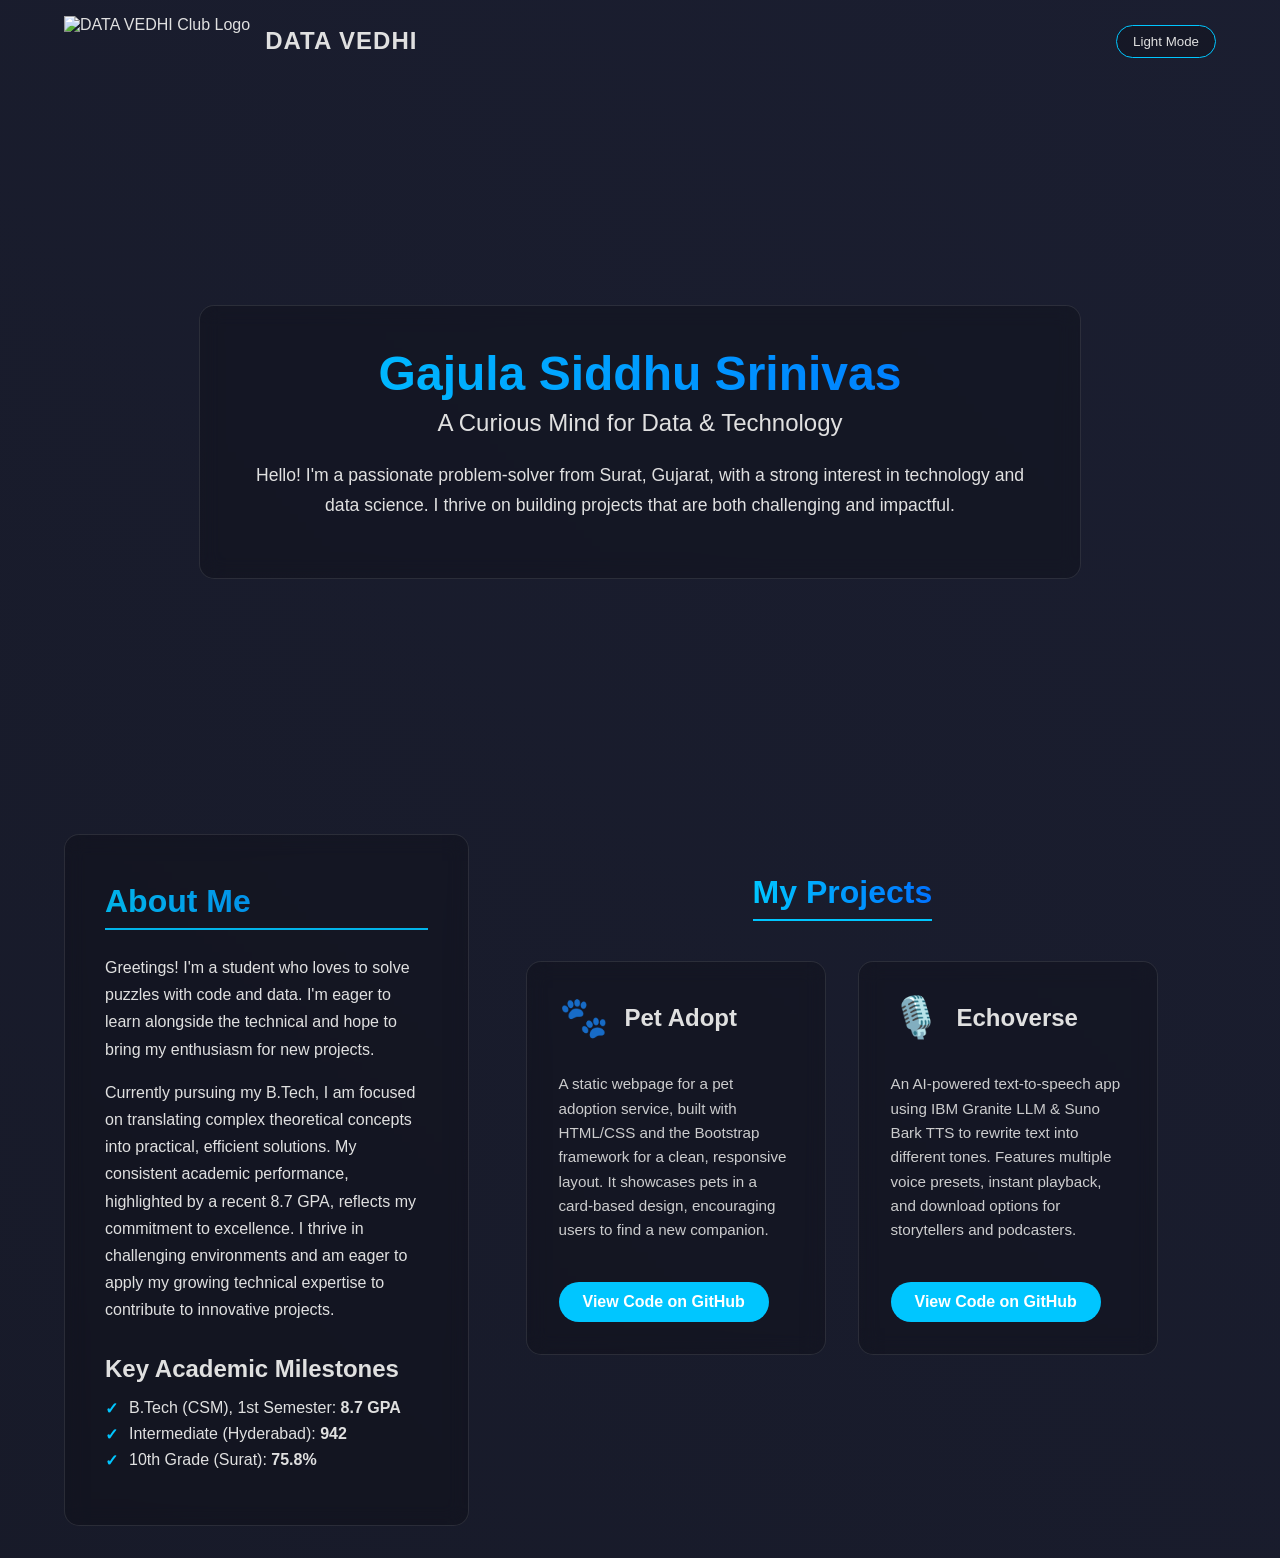
==== codex/index.html @ 25123a6f "Add files via upload" ====
<!DOCTYPE html>
<html lang="en">
<head>
    <meta charset="UTF-8">
    <meta name="viewport" content="width=device-width, initial-scale=1.0">
    <title>Gajula Siddhu Srinivas | Data Vedhi</title>
    <link rel="stylesheet" href="style.css">
</head>
<body>
    <nav>
      <div class="logo">
    <img src="C:\Users\super\Downloads\WhatsApp Image 2025-09-18 at 11.05.47 PM.jpeg" alt="DATA VEDHI Club Logo" class="club-logo">
    <span class="club-name">DATA VEDHI</span>
</div>
        <button id="theme-toggle">Toggle Mode</button>
    </nav>

    <main class="hero">
        <div class="hero-content">
            <h1 class="fade-in-1">Gajula Siddhu Srinivas</h1>
            <h2 class="fade-in-2">A Curious Mind for Data & Technology</h2>
            <p class="fade-in-3">
                Hello! I'm a passionate problem-solver from Surat, Gujarat, with a strong interest in technology and data science. I thrive on building projects that are both challenging and impactful. 
            </p>
        </div>
    </main>
     <section class="about-section">
    <div class="about-content fade-in-4">
        <h2>About Me</h2>
        <p class="fade-in-5">
           Greetings! I'm a student who loves to solve puzzles with code and data. I'm eager to learn alongside the technical and hope to bring my enthusiasm for new projects.
        </p>
        <p class="fade-in-6">
            Currently pursuing my B.Tech, I am focused on translating complex theoretical concepts into practical, efficient solutions. My consistent academic performance, highlighted by a recent 8.7 GPA, reflects my commitment to excellence. I thrive in challenging environments and am eager to apply my growing technical expertise to contribute to innovative projects.
        </p>
        
        <h3 class="fade-in-7">Key Academic Milestones</h3>
        <ul class="milestones fade-in-7">
            <li>B.Tech (CSM), 1st Semester: <strong>8.7 GPA</strong></li>
            <li>Intermediate (Hyderabad): <strong>942</strong></li>
            <li>10th Grade (Surat): <strong>75.8%</strong></li>
        </ul>
    </div>
    <section class="projects-section">
    <h2 class="fade-in-8">My Projects</h2>
    <div class="projects-grid">

        <div class="project-card fade-in-9">
            <div class="project-header">
                <span class="project-icon">🐾</span>
                <h3>Pet Adopt</h3>
            </div>
            <p>A static webpage for a pet adoption service, built with HTML/CSS and the Bootstrap framework for a clean, responsive layout. It showcases pets in a card-based design, encouraging users to find a new companion.</p>
            <div class="project-links">
                <a href="https://github.com/Siddhu-Srinivas/My-Project-.git" target="_blank">View Code on GitHub</a>
            </div>
        </div>

        <div class="project-card fade-in-10">
            <div class="project-header">
                <span class="project-icon">🎙️</span>
                <h3>Echoverse</h3>
            </div>
            <p>An AI-powered text-to-speech app using IBM Granite LLM & Suno Bark TTS to rewrite text into different tones. Features multiple voice presets, instant playback, and download options for storytellers and podcasters.</p>
            <div class="project-links">
                <a href="https://github.com/Siddhu-Srinivas/Echoverse.git" target="_blank">View Code on GitHub</a>
            </div>
        </div>

    </div>
</section>
</section>
    <script src="script.js"></script>
</body>
</html>
---- codex/style.css ----
/* --- CSS Variables for Theming --- */
:root {
    --bg-color-start: #12141d;
    --bg-color-end: #1f233a;
    --text-color: #e0e0e0;
    --primary-color: #00c6ff;
    --secondary-color: #0072ff;
    --card-bg: rgba(0, 0, 0, 0.2);
    --font-family: 'Poppins', sans-serif;
}

.light-mode {
    --bg-color-start: #f2f5f8;
    --bg-color-end: #d0d8e8;
    --text-color: #12141d;
    --primary-color: #0072ff;
    --secondary-color: #00c6ff;
    --card-bg: rgba(255, 255, 255, 0.5);
}

/* --- Base Styles & Animated Background --- */
body {
    margin: 0;
    font-family: var(--font-family);
    color: var(--text-color);
    background: linear-gradient(45deg, var(--bg-color-start), var(--bg-color-end));
    background-size: 400% 400%;
    animation: gradient-animation 15s ease infinite;
    transition: background 0.5s, color 0.5s;
    overflow-x: hidden;
}

@keyframes gradient-animation {
    0% { background-position: 0% 50%; }
    50% { background-position: 100% 50%; }
    100% { background-position: 0% 50%; }
}

/* --- Navbar --- */
nav {
    display: flex;
    justify-content: space-between;
    align-items: center;
    padding: 1rem 5%;
    box-shadow: #0072ff;
}

.logo {
    display: flex;       /* Aligns items in a row */
    align-items: center; /* Vertically centers them */
    gap: 15px;           /* Adds a nice space between the logo and text */
}
.club-name {
    font-size: 1.5rem;
    font-weight: 700;
    letter-spacing: 1px;
    color: var(--text-color); /* Ensures it changes with the theme */
}

.club-logo {
    height: 50px; /* Adjust height as needed for your logo */
    max-width: 100%; /* Ensures logo scales down on smaller screens */
    vertical-align: middle;
}

/* Adjust navbar padding if logo is very large */
nav {
    display: flex;
    justify-content: space-between;
    align-items: center;
    padding: 1rem 5%; /* You might need to adjust this, e.g., 0.5rem 5% if logo is tall */
}

#theme-toggle {
    background-color: var(--card-bg);
    color: var(--text-color);
    border: 1px solid var(--primary-color);
    padding: 0.5rem 1rem;
    border-radius: 20px;
    cursor: pointer;
    font-family: var(--font-family);
    transition: background-color 0.3s, transform 0.2s;
}

#theme-toggle:hover {
    background-color: var(--primary-color);
    color: #fff;
    transform: scale(1.05);
}

/* --- Hero Section --- */
.hero {
    display: flex;
    justify-content: center;
    align-items: center;
    min-height: 80vh;
    padding: 0 5%;
    text-align: center;
}

/* --- About Me Section Styles --- */
.about-section {
    padding: 2rem 5%;
    display: flex;
    justify-content: center;
}

.about-content {
    max-width: 800px;
    background: var(--card-bg);
    padding: 2.5rem;
    border-radius: 15px;
    backdrop-filter: blur(10px);
    border: 1px solid rgba(255, 255, 255, 0.1);
    text-align: left; /* Aligns text to the left for readability */
}

.about-content h2 {
    font-size: 2rem;
    font-weight: 600;
    margin-bottom: 1.5rem;
    background: linear-gradient(90deg, var(--primary-color), var(--secondary-color));
    background-clip: text;
    -webkit-background-clip: text;
    -webkit-text-fill-color: transparent;
    border-bottom: 2px solid var(--primary-color);
    padding-bottom: 0.5rem;
}

.about-content h3 {
    font-size: 1.5rem;
    font-weight: 600;
    margin-top: 2rem;
    margin-bottom: 1rem;
    color: var(--text-color);
}

.about-content p {
    font-size: 1rem;
    margin-bottom: 1rem;
}

/* --- Milestones List Styling --- */
.milestones {
    list-style: none;
    padding-left: 0;
}

.milestones li {
    padding-left: 1.5rem;
    position: relative;
    margin-bottom: 0.5rem;
    font-size: 1rem;
}

.milestones li::before {
    content: '✓'; /* Checkmark icon */
    position: absolute;
    left: 0;
    color: var(--primary-color);
    font-weight: bold;
}
/* --- Projects Section Styles --- */
.projects-section {
    padding: 2rem 5% 4rem 5%; /* Added more bottom padding */
    display: flex;
    flex-direction: column;
    align-items: center;
}

.projects-section h2 {
    font-size: 2rem;
    font-weight: 600;
    margin-bottom: 2.5rem;
    background: linear-gradient(90deg, var(--primary-color), var(--secondary-color));
    background-clip: text;
    -webkit-background-clip: text;
    -webkit-text-fill-color: transparent;
    border-bottom: 2px solid var(--primary-color);
    padding-bottom: 0.5rem;
    text-align: center;
}

.projects-grid {
    display: grid;
    grid-template-columns: repeat(auto-fit, minmax(300px, 1fr));
    gap: 2rem;
    width: 100%;
    max-width: 1200px;
}

.project-card {
    background: var(--card-bg);
    padding: 2rem;
    border-radius: 15px;
    backdrop-filter: blur(10px);
    border: 1px solid rgba(255, 255, 255, 0.1);
    display: flex;
    flex-direction: column;
    transition: transform 0.3s ease, box-shadow 0.3s ease;
}

.project-card:hover {
    transform: translateY(-10px);
    box-shadow: 0 10px 20px rgba(0, 0, 0, 0.2);
}

.project-header {
    display: flex;
    align-items: center;
    gap: 1rem;
    margin-bottom: 1rem;
}

.project-icon {
    font-size: 2.5rem;
}

.project-card h3 {
    font-size: 1.5rem;
    margin: 0;
    color: var(--text-color);
}

.project-card p {
    flex-grow: 1; /* Pushes the button to the bottom */
    line-height: 1.6;
    font-size: 0.95rem;
    opacity: 0.9;
}

.project-links {
    margin-top: 1.5rem;
}

.project-links a {
    display: inline-block;
    background: var(--primary-color);
    color: #fff;
    padding: 0.7rem 1.5rem;
    border-radius: 25px;
    text-decoration: none;
    font-weight: 600;
    transition: background 0.3s, transform 0.2s;
}

.project-links a:hover {
    background: var(--secondary-color);
    transform: scale(1.05);
}


/* --- Add new Fade-in Animation Classes --- */
.fade-in-8, .fade-in-9, .fade-in-10 {
    opacity: 0;
    animation: fadeIn 0.8s forwards;
}
.fade-in-8 { animation-delay: 0.2s; }
.fade-in-9 { animation-delay: 0.4s; }
.fade-in-10 { animation-delay: 0.6s; }

/* --- Add new Fade-in Animation Classes --- */
.fade-in-4, .fade-in-5, .fade-in-6, .fade-in-7 {
    opacity: 0;
    animation: fadeIn 0.8s forwards;
}
.fade-in-4 { animation-delay: 0.2s; } /* Adjust delay as you like */
.fade-in-5 { animation-delay: 0.4s; }
.fade-in-6 { animation-delay: 0.6s; }
.fade-in-7 { animation-delay: 0.8s; }

/* Adjust padding on mobile */
@media (max-width: 768px) {
    .about-content {
        padding: 2rem;
    }
    .about-content h2 {
        font-size: 1.8rem;
    }
}

.hero-content {
    max-width: 800px;
    background: var(--card-bg);
    padding: 2.5rem;
    border-radius: 15px;
    backdrop-filter: blur(10px);
    border: 1px solid rgba(255, 255, 255, 0.1);
}

h1 {
    font-size: 3rem;
    font-weight: 700;
    margin: 0;
    background: linear-gradient(90deg, var(--primary-color), var(--secondary-color));
    background-clip: text;
    -webkit-background-clip: text;
    color: transparent;
    -webkit-text-fill-color: transparent;
}

h2 {
    font-size: 1.5rem;
    font-weight: 400;
    margin: 0.5rem 0 1.5rem 0;
    color: var(--text-color);
    opacity: 0.9;
}

p {
    font-size: 1.1rem;
    font-weight: 300;
    line-height: 1.7;
}

/* --- Fade-in Animations --- */
.fade-in-1, .fade-in-2, .fade-in-3 {
    opacity: 0;
    animation: fadeIn 0.8s forwards;
}
.fade-in-1 { animation-delay: 0.2s; }
.fade-in-2 { animation-delay: 0.5s; }
.fade-in-3 { animation-delay: 0.8s; }

@keyframes fadeIn {
    from {
        opacity: 0;
        transform: translateY(20px);
    }
    to {
        opacity: 1;
        transform: translateY(0);
    }
}

/* --- Responsive Design for Mobile --- */
@media (max-width: 768px) {
    h1 {
        font-size: 2.2rem;
    }
    h2 {
        font-size: 1.2rem;
    }
    p {
        font-size: 1rem;
    }
    .hero-content {
        padding: 2rem;
    }
}
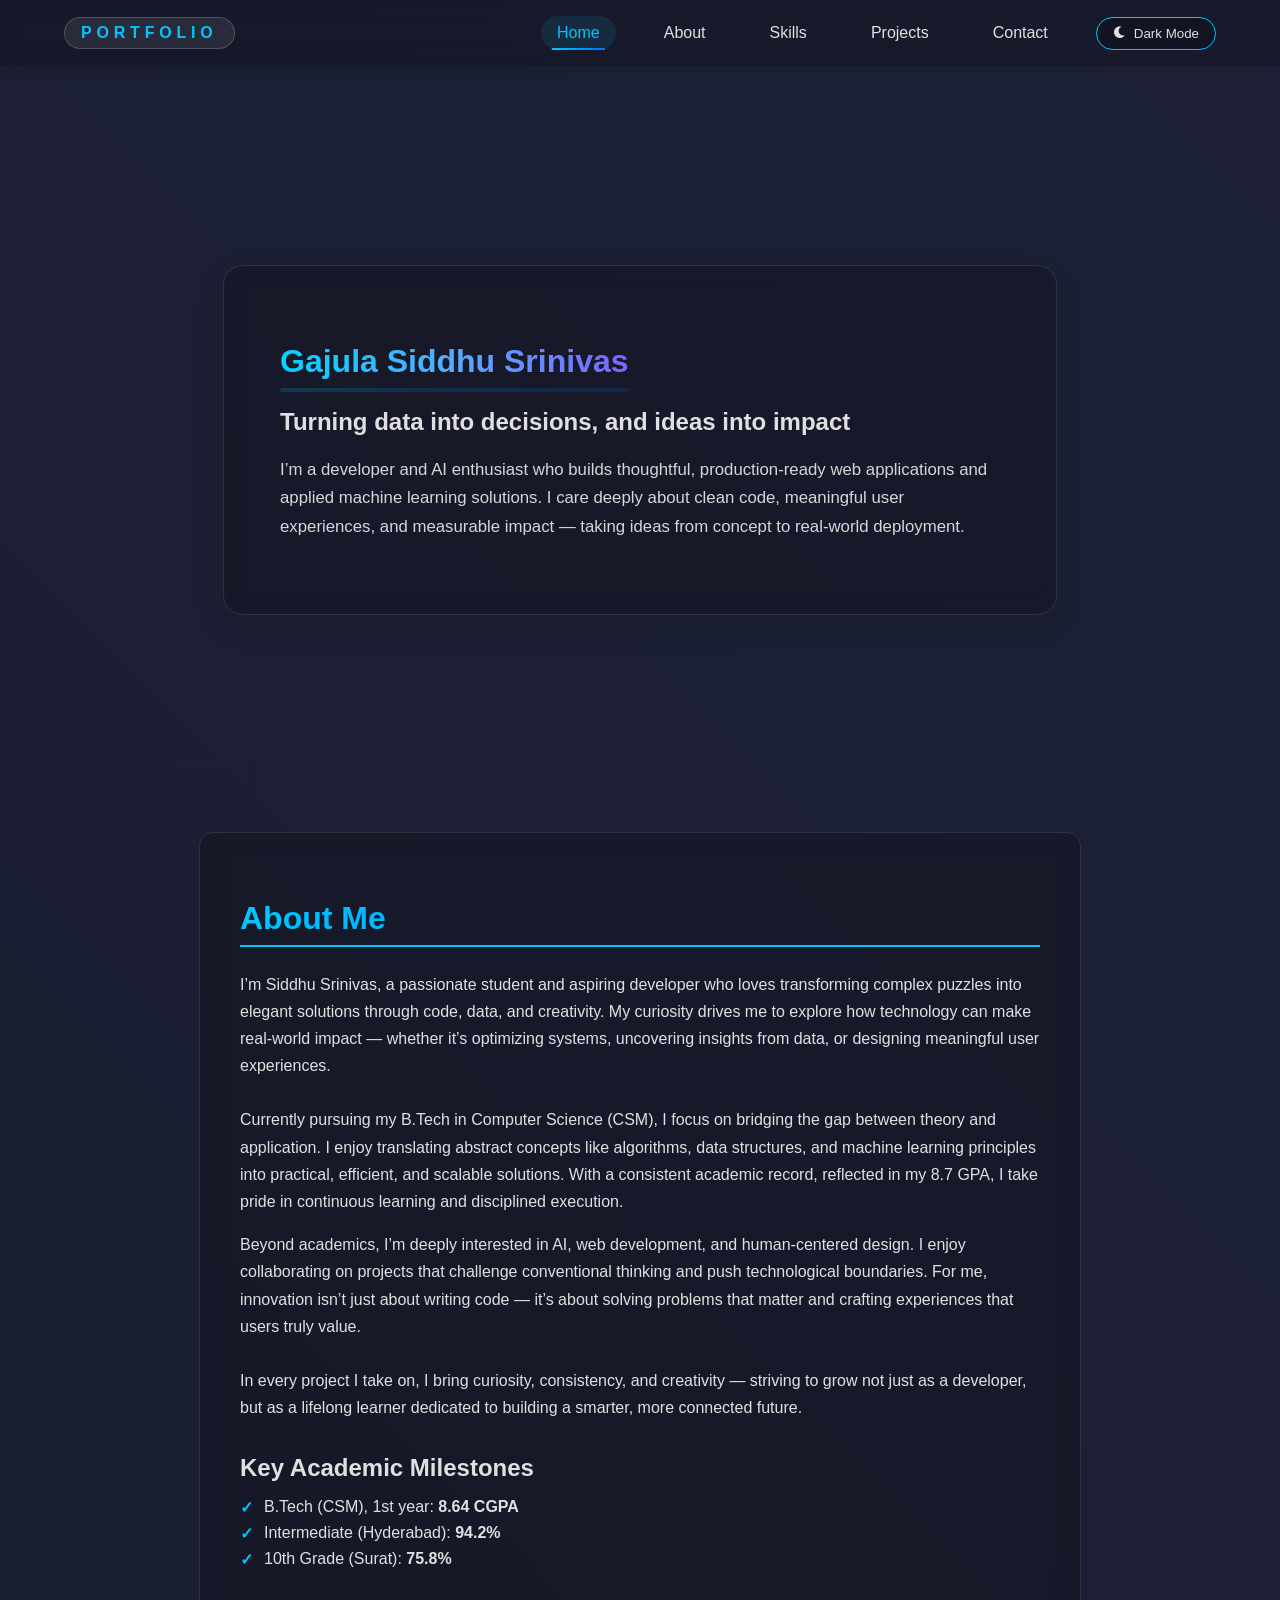
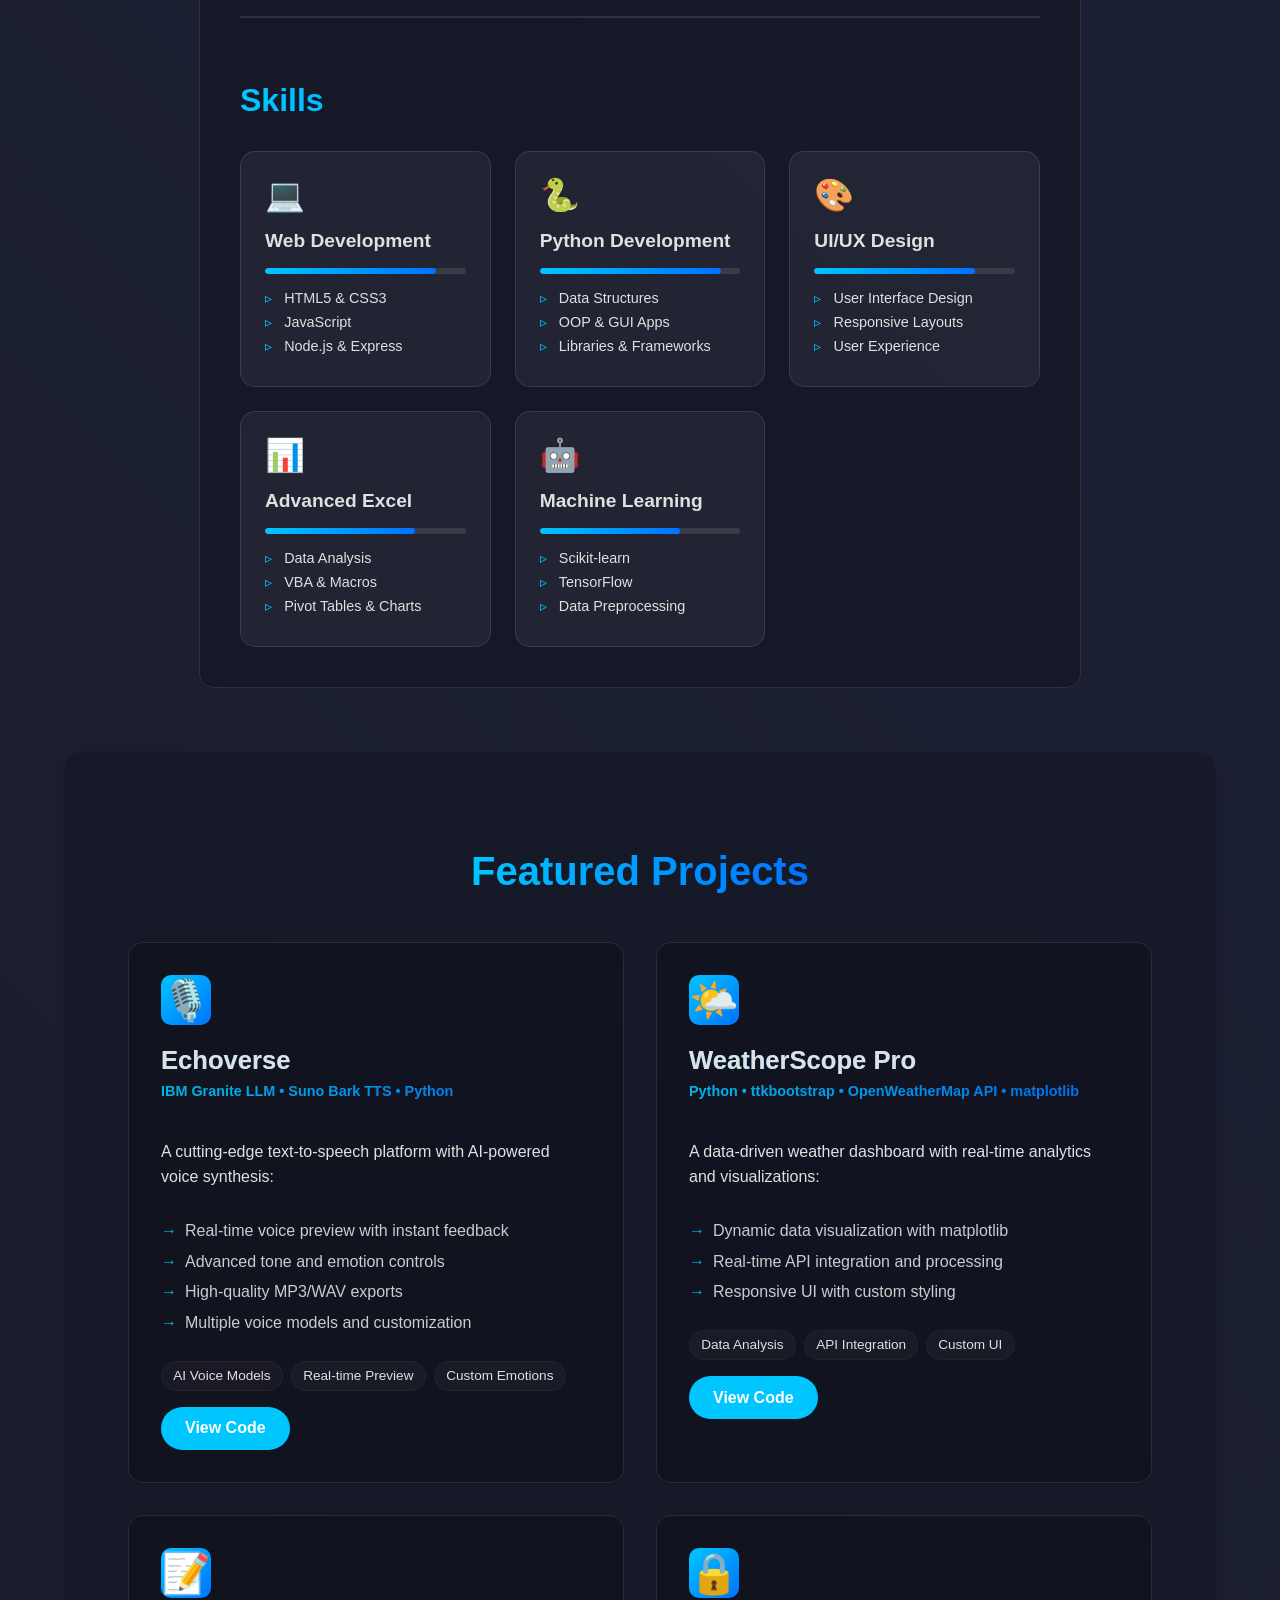
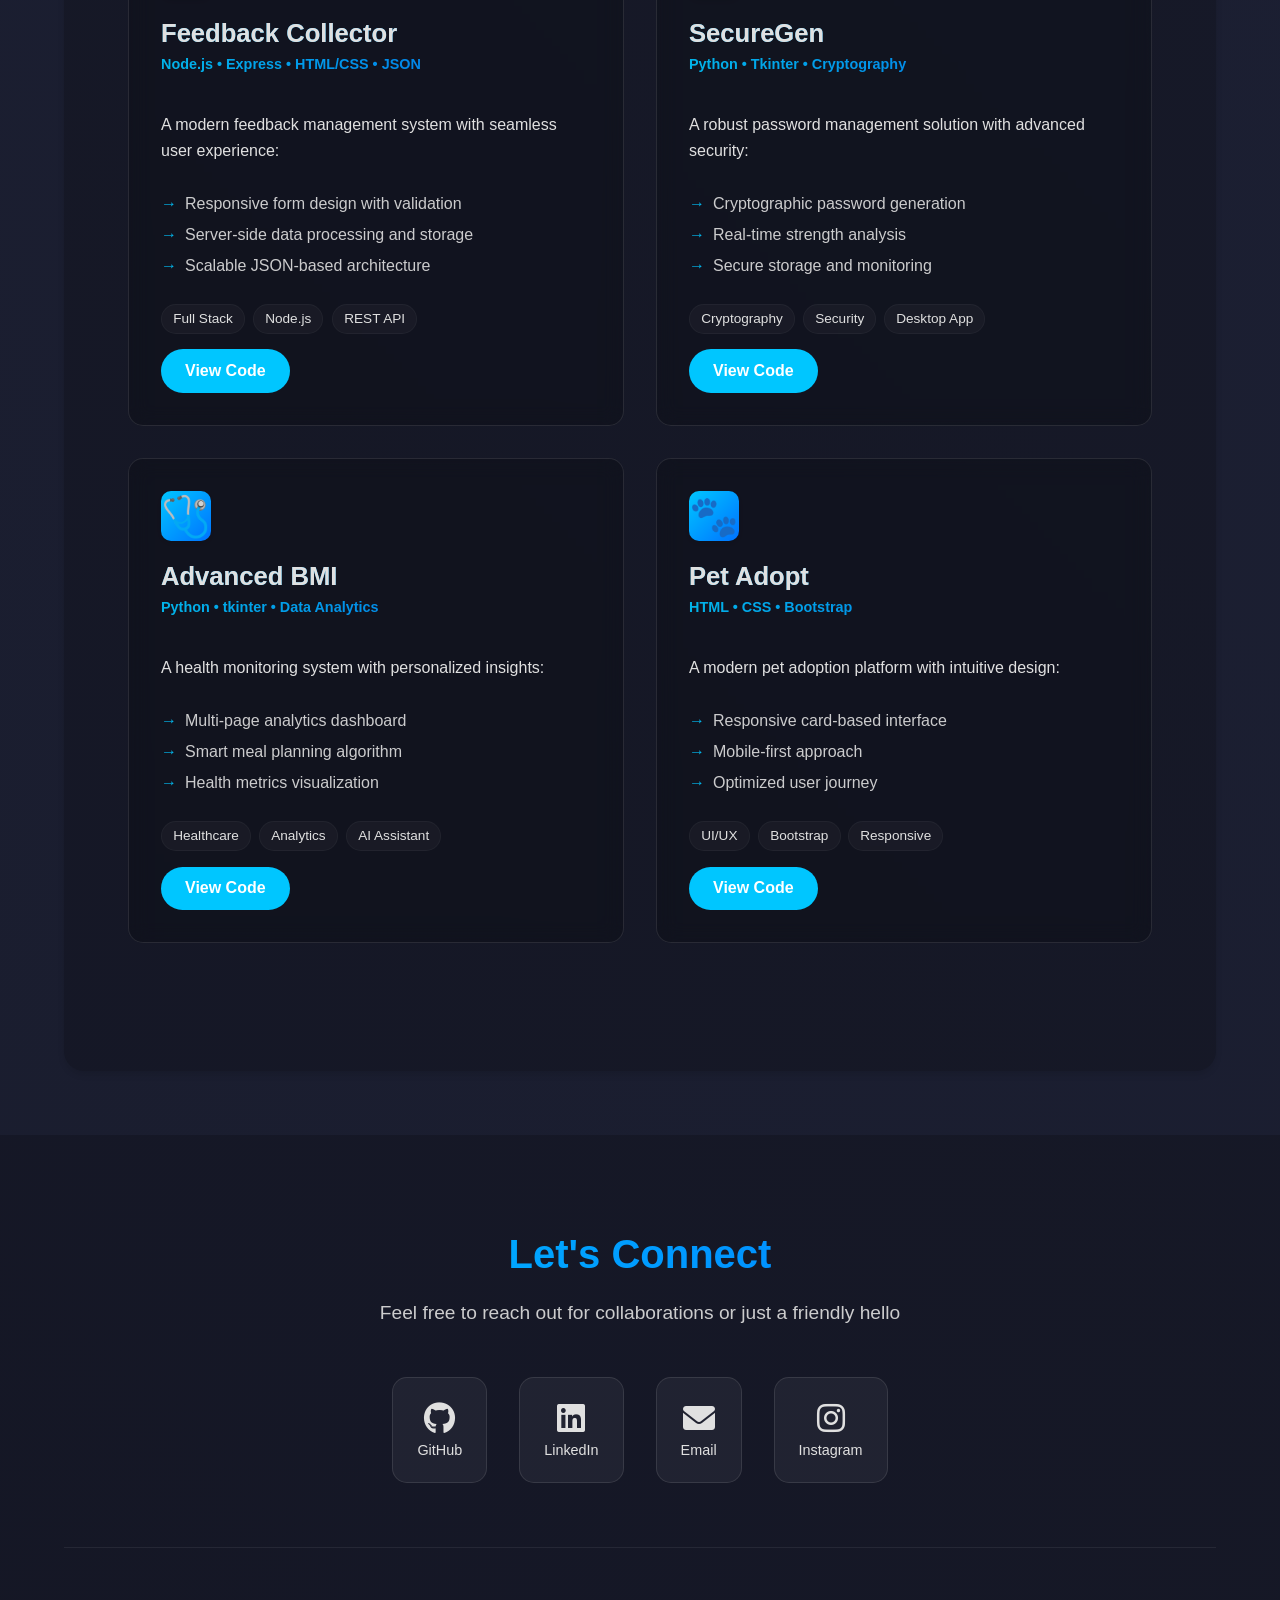
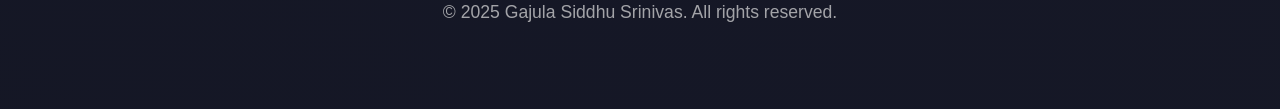
==== commit 7802d1a6: "Modify and improve a ui/ux and add additional feature" ====
--- a/codex/index.html
+++ b/codex/index.html
@@ -8,68 +8,361 @@
 </head>
 <body>
     <nav>
-      <div class="logo">
-    <img src="C:\Users\super\Downloads\WhatsApp Image 2025-09-18 at 11.05.47 PM.jpeg" alt="DATA VEDHI Club Logo" class="club-logo">
-    <span class="club-name">DATA VEDHI</span>
-</div>
-        <button id="theme-toggle">Toggle Mode</button>
+        <div class="logo">
+            
+            <span class="club-name">PORTFOLIO</span>
+        </div>
+        <div class="nav-links">
+            <a href="#" class="nav-item active">Home</a>
+            <a href="#about" class="nav-item">About</a>
+            <a href="#skills" class="nav-item">Skills</a>
+            <a href="#projects" class="nav-item">Projects</a>
+            <a href="#contact" class="nav-item">Contact</a>
+            <button id="theme-toggle">
+                <i class="fas fa-moon"></i>
+                <span class="toggle-text">Dark Mode</span>
+            </button>
+        </div>
+        <div class="menu-toggle">
+            <i class="fas fa-bars"></i>
+        </div>
     </nav>
 
     <main class="hero">
         <div class="hero-content">
-            <h1 class="fade-in-1">Gajula Siddhu Srinivas</h1>
-            <h2 class="fade-in-2">A Curious Mind for Data & Technology</h2>
-            <p class="fade-in-3">
-                Hello! I'm a passionate problem-solver from Surat, Gujarat, with a strong interest in technology and data science. I thrive on building projects that are both challenging and impactful. 
+            <h1 class="fade-in-1"><span class="name-highlight">Gajula Siddhu Srinivas</span></h1>
+            <h2 class="fade-in-2">Turning data into decisions, and ideas into impact</h2>
+            <p class="fade-in-3 hero-bio">
+               I’m a developer and AI enthusiast who builds thoughtful, production-ready web applications and applied machine learning solutions. I care deeply about clean code, meaningful user experiences, and measurable impact — taking ideas from concept to real-world deployment.
             </p>
         </div>
     </main>
-     <section class="about-section">
+    <section id="about" class="about-section">
     <div class="about-content fade-in-4">
         <h2>About Me</h2>
         <p class="fade-in-5">
-           Greetings! I'm a student who loves to solve puzzles with code and data. I'm eager to learn alongside the technical and hope to bring my enthusiasm for new projects.
+           I’m Siddhu Srinivas, a passionate student and aspiring developer who loves transforming complex puzzles into elegant solutions through code, data, and creativity. My curiosity drives me to explore how technology can make real-world impact — whether it’s optimizing systems, uncovering insights from data, or designing meaningful user experiences.<br><br>Currently pursuing my B.Tech in Computer Science (CSM), I focus on bridging the gap between theory and application. I enjoy translating abstract concepts like algorithms, data structures, and machine learning principles into practical, efficient, and scalable solutions. With a consistent academic record, reflected in my 8.7 GPA, I take pride in continuous learning and disciplined execution.<br>
         </p>
         <p class="fade-in-6">
-            Currently pursuing my B.Tech, I am focused on translating complex theoretical concepts into practical, efficient solutions. My consistent academic performance, highlighted by a recent 8.7 GPA, reflects my commitment to excellence. I thrive in challenging environments and am eager to apply my growing technical expertise to contribute to innovative projects.
+            Beyond academics, I’m deeply interested in AI, web development, and human-centered design. I enjoy collaborating on projects that challenge conventional thinking and push technological boundaries. For me, innovation isn’t just about writing code — it’s about solving problems that matter and crafting experiences that users truly value.<br><br>In every project I take on, I bring curiosity, consistency, and creativity — striving to grow not just as a developer, but as a lifelong learner dedicated to building a smarter, more connected future.<br>
         </p>
-        
         <h3 class="fade-in-7">Key Academic Milestones</h3>
         <ul class="milestones fade-in-7">
-            <li>B.Tech (CSM), 1st Semester: <strong>8.7 GPA</strong></li>
-            <li>Intermediate (Hyderabad): <strong>942</strong></li>
+            <li>B.Tech (CSM), 1st year: <strong>8.64 CGPA</strong></li>
+            <li>Intermediate (Hyderabad): <strong>94.2%</strong></li>
             <li>10th Grade (Surat): <strong>75.8%</strong></li>
         </ul>
-    </div>
-    <section class="projects-section">
-    <h2 class="fade-in-8">My Projects</h2>
-    <div class="projects-grid">
-
-        <div class="project-card fade-in-9">
-            <div class="project-header">
-                <span class="project-icon">🐾</span>
-                <h3>Pet Adopt</h3>
-            </div>
-            <p>A static webpage for a pet adoption service, built with HTML/CSS and the Bootstrap framework for a clean, responsive layout. It showcases pets in a card-based design, encouraging users to find a new companion.</p>
-            <div class="project-links">
-                <a href="https://github.com/Siddhu-Srinivas/My-Project-.git" target="_blank">View Code on GitHub</a>
-            </div>
-        </div>
-
-        <div class="project-card fade-in-10">
-            <div class="project-header">
-                <span class="project-icon">🎙️</span>
-                <h3>Echoverse</h3>
-            </div>
-            <p>An AI-powered text-to-speech app using IBM Granite LLM & Suno Bark TTS to rewrite text into different tones. Features multiple voice presets, instant playback, and download options for storytellers and podcasters.</p>
-            <div class="project-links">
-                <a href="https://github.com/Siddhu-Srinivas/Echoverse.git" target="_blank">View Code on GitHub</a>
-            </div>
-        </div>
-
+
+        <div id="skills" class="skills-section fade-in-8">
+            <h3>Skills</h3>
+            <div class="skills-grid">
+                <div class="skill-card" data-skill="web">
+                    <div class="skill-icon">💻</div>
+                    <h4>Web Development</h4>
+                    <div class="skill-bar">
+                        <div class="skill-level" style="width: 85%;"></div>
+                    </div>
+                    <ul class="skill-details">
+                        <li>HTML5 & CSS3</li>
+                        <li>JavaScript</li>
+                        <li>Node.js & Express</li>
+                    </ul>
+                </div>
+
+                <div class="skill-card" data-skill="python">
+                    <div class="skill-icon">🐍</div>
+                    <h4>Python Development</h4>
+                    <div class="skill-bar">
+                        <div class="skill-level" style="width: 90%;"></div>
+                    </div>
+                    <ul class="skill-details">
+                        <li>Data Structures</li>
+                        <li>OOP & GUI Apps</li>
+                        <li>Libraries & Frameworks</li>
+                    </ul>
+                </div>
+
+                <div class="skill-card" data-skill="ui">
+                    <div class="skill-icon">🎨</div>
+                    <h4>UI/UX Design</h4>
+                    <div class="skill-bar">
+                        <div class="skill-level" style="width: 80%;"></div>
+                    </div>
+                    <ul class="skill-details">
+                        <li>User Interface Design</li>
+                        <li>Responsive Layouts</li>
+                        <li>User Experience</li>
+                    </ul>
+                </div>
+
+                <div class="skill-card" data-skill="excel">
+                    <div class="skill-icon">📊</div>
+                    <h4>Advanced Excel</h4>
+                    <div class="skill-bar">
+                        <div class="skill-level" style="width: 75%;"></div>
+                    </div>
+                    <ul class="skill-details">
+                        <li>Data Analysis</li>
+                        <li>VBA & Macros</li>
+                        <li>Pivot Tables & Charts</li>
+                    </ul>
+                </div>
+
+                <div class="skill-card" data-skill="ml">
+                    <div class="skill-icon">🤖</div>
+                    <h4>Machine Learning</h4>
+                    <div class="skill-bar">
+                        <div class="skill-level" style="width: 70%;"></div>
+                    </div>
+                    <ul class="skill-details">
+                        <li>Scikit-learn</li>
+                        <li>TensorFlow</li>
+                        <li>Data Preprocessing</li>
+                    </ul>
+                </div>
+            </div>
+        </div>
     </div>
 </section>
-</section>
-    <script src="script.js"></script>
+    <section id="projects" class="projects-section">
+    <h2 class="fade-in-8">Featured Projects</h2>
+    
+    <div class="projects-grid">
+            <!-- AI & Machine Learning -->
+            <div class="project-card fade-in-9 hover-lift">
+    <div class="project-header animate-gradient">
+        <span class="project-icon pulse">🎙️</span>
+        <h3>Echoverse</h3>
+        <span class="tech-stack">IBM Granite LLM • Suno Bark TTS • Python</span>
+    </div>
+    <p>A cutting-edge text-to-speech platform with AI-powered voice synthesis:</p>
+    <ul class="project-features slide-in">
+        <li>Real-time voice preview with instant feedback</li>
+        <li>Advanced tone and emotion controls</li>
+        <li>High-quality MP3/WAV exports</li>
+        <li>Multiple voice models and customization</li>
+    </ul>
+    <div class="project-meta">
+        <div class="project-chips">
+            <span class="project-chip">AI Voice Models</span>
+            <span class="project-chip">Real-time Preview</span>
+            <span class="project-chip">Custom Emotions</span>
+        </div>
+        <div class="project-links">
+            <a href="https://github.com/Siddhu-Srinivas/Echoverse.git" target="_blank" class="github-link shimmer">View Code</a>
+        </div>
+    </div>
+</div>
+
+
+            <!-- Data Analytics -->
+            <div class="project-card fade-in-10 hover-lift">
+                <div class="project-header animate-gradient">
+                    <span class="project-icon pulse">🌤️</span>
+                    <h3> WeatherScope Pro</h3>
+                    <span class="tech-stack">Python • ttkbootstrap • OpenWeatherMap API • matplotlib</span>
+                </div>
+                <p>A data-driven weather dashboard with real-time analytics and visualizations:</p>
+                <ul class="project-features slide-in">
+                    <li>Dynamic data visualization with matplotlib</li>
+                    <li>Real-time API integration and processing</li>
+                    <li>Responsive UI with custom styling</li>
+                </ul>
+                <div class="project-meta">
+                    <div class="project-chips">
+                        <span class="project-chip">Data Analysis</span>
+                        <span class="project-chip">API Integration</span>
+                        <span class="project-chip">Custom UI</span>
+                    </div>
+                    <div class="project-links">
+                        <a href="https://github.com/Siddhu-Srinivas/OIBSIP_Python-Programming_task-4.git" target="_blank" class="github-link shimmer">View Code</a>
+                    </div>
+                </div>
+            </div>
+
+            <!-- Web Development -->
+            <div class="project-card fade-in-11 hover-lift">
+                <div class="project-header animate-gradient">
+                    <span class="project-icon pulse">📝</span>
+                    <h3> Feedback Collector</h3>
+                    <span class="tech-stack">Node.js • Express • HTML/CSS • JSON</span>
+                </div>
+                <p>A modern feedback management system with seamless user experience:</p>
+                <ul class="project-features slide-in">
+                    <li>Responsive form design with validation</li>
+                    <li>Server-side data processing and storage</li>
+                    <li>Scalable JSON-based architecture</li>
+                </ul>
+                <div class="project-meta">
+                    <div class="project-chips">
+                        <span class="project-chip">Full Stack</span>
+                        <span class="project-chip">Node.js</span>
+                        <span class="project-chip">REST API</span>
+                    </div>
+                    <div class="project-links">
+                        <a href="https://github.com/Siddhu-Srinivas/feedback-collector.git" target="_blank" class="github-link shimmer">View Code</a>
+                    </div>
+                </div>
+            </div>
+
+            <!-- Security -->
+            <div class="project-card fade-in-12 hover-lift">
+                <div class="project-header animate-gradient">
+                    <span class="project-icon pulse">🔒</span>
+                    <h3> SecureGen</h3>
+                    <span class="tech-stack">Python • Tkinter • Cryptography</span>
+                </div>
+                <p>A robust password management solution with advanced security:</p>
+                <ul class="project-features slide-in">
+                    <li>Cryptographic password generation</li>
+                    <li>Real-time strength analysis</li>
+                    <li>Secure storage and monitoring</li>
+                </ul>
+                <div class="project-meta">
+                    <div class="project-chips">
+                        <span class="project-chip">Cryptography</span>
+                        <span class="project-chip">Security</span>
+                        <span class="project-chip">Desktop App</span>
+                    </div>
+                    <div class="project-links">
+                        <a href="https://github.com/Siddhu-Srinivas/OIBSIP_Python-Programming_task-3.git" target="_blank" class="github-link shimmer">View Code</a>
+                    </div>
+                </div>
+            </div>
+
+            <!-- Healthcare -->
+            <div class="project-card fade-in-13 hover-lift">
+                <div class="project-header animate-gradient">
+                    <span class="project-icon pulse">🩺</span>
+                    <h3> Advanced BMI</h3>
+                    <span class="tech-stack">Python • tkinter • Data Analytics</span>
+                </div>
+                <p>A health monitoring system with personalized insights:</p>
+                <ul class="project-features slide-in">
+                    <li>Multi-page analytics dashboard</li>
+                    <li>Smart meal planning algorithm</li>
+                    <li>Health metrics visualization</li>
+                </ul>
+                <div class="project-meta">
+                    <div class="project-chips">
+                        <span class="project-chip">Healthcare</span>
+                        <span class="project-chip">Analytics</span>
+                        <span class="project-chip">AI Assistant</span>
+                    </div>
+                    <div class="project-links">
+                        <a href="https://github.com/Siddhu-Srinivas/OIBSIP_Python-Programming_task-2.git" target="_blank" class="github-link shimmer">View Code</a>
+                    </div>
+                </div>
+            </div>
+
+            <!-- UI/UX Design -->
+            <div class="project-card fade-in-14 hover-lift">
+                <div class="project-header animate-gradient">
+                    <span class="project-icon pulse">🐾</span>
+                    <h3> Pet Adopt</h3>
+                    <span class="tech-stack">HTML • CSS • Bootstrap</span>
+                </div>
+                <p>A modern pet adoption platform with intuitive design:</p>
+                <ul class="project-features slide-in">
+                    <li>Responsive card-based interface</li>
+                    <li>Mobile-first approach</li>
+                    <li>Optimized user journey</li>
+                </ul>
+                <div class="project-meta">
+                    <div class="project-chips">
+                        <span class="project-chip">UI/UX</span>
+                        <span class="project-chip">Bootstrap</span>
+                        <span class="project-chip">Responsive</span>
+                    </div>
+                    <div class="project-links">
+                        <a href="https://github.com/Siddhu-Srinivas/My-Project-.git" target="_blank" class="github-link shimmer">View Code</a>
+                    </div>
+                </div>
+            </div>
+    </div>
+    </section>
+
+    <!-- Social Media Section -->
+    <footer id="contact" class="social-section">
+        <div class="social-container fade-in-15">
+            <h2>Let's Connect</h2>
+            <p class="social-text">Feel free to reach out for collaborations or just a friendly hello</p>
+            <div class="social-icons">
+                <a href="https://github.com/Siddhu-Srinivas" class="social-icon github hover-lift" target="_blank">
+                    <i class="fab fa-github"></i>
+                    <span>GitHub</span>
+                </a>
+                <a href="https://www.linkedin.com/in/gajula-siddhu-srinivas-611439322/" class="social-icon linkedin hover-lift" target="_blank">
+                    <i class="fab fa-linkedin"></i>
+                    <span>LinkedIn</span>
+                </a>
+                <a href="mailto:gajulasiddhu06@gmail.com" class="social-icon email hover-lift">
+                    <i class="fas fa-envelope"></i>
+                    <span>Email</span>
+                </a>
+                <a href="https://www.instagram.com/itz_me_siddhu_6351?igsh=MXY0cGJlNTJtOTZmYQ==" class="social-icon instagram hover-lift" target="_blank">
+                    <i class="fab fa-instagram"></i>
+                    <span>Instagram</span>
+                </a>
+              
+            </div>
+        </div>
+        <div class="footer-bottom">
+            <p>© 2025 Gajula Siddhu Srinivas. All rights reserved.</p>
+        </div>
+    </footer>
+
+    <!-- Font Awesome for social icons -->
+    <link rel="stylesheet" href="https://cdnjs.cloudflare.com/ajax/libs/font-awesome/6.0.0/css/all.min.css">
+    <script>
+        // Theme toggle functionality
+        const themeToggle = document.getElementById('theme-toggle');
+        const toggleIcon = themeToggle.querySelector('i');
+        const toggleText = themeToggle.querySelector('.toggle-text');
+        
+        themeToggle.addEventListener('click', () => {
+            document.body.classList.toggle('light-mode');
+            if (document.body.classList.contains('light-mode')) {
+                toggleIcon.className = 'fas fa-sun';
+                toggleText.textContent = 'Light Mode';
+            } else {
+                toggleIcon.className = 'fas fa-moon';
+                toggleText.textContent = 'Dark Mode';
+            }
+        });
+
+        // Mobile menu toggle
+        const menuToggle = document.querySelector('.menu-toggle');
+        const navLinks = document.querySelector('.nav-links');
+        
+        menuToggle.addEventListener('click', () => {
+            navLinks.classList.toggle('active');
+        });
+
+        // Active nav item
+        const navItems = document.querySelectorAll('.nav-item');
+        navItems.forEach(item => {
+            item.addEventListener('click', () => {
+                navItems.forEach(i => i.classList.remove('active'));
+                item.classList.add('active');
+                navLinks.classList.remove('active'); // Close mobile menu when item is clicked
+            });
+        });
+
+        // Hide mobile menu on scroll
+        let lastScroll = 0;
+        window.addEventListener('scroll', () => {
+            const currentScroll = window.pageYOffset;
+            const nav = document.querySelector('nav');
+            
+            if (currentScroll > lastScroll && currentScroll > 100) {
+                nav.style.transform = 'translateY(-100%)';
+                navLinks.classList.remove('active');
+            } else {
+                nav.style.transform = 'translateY(0)';
+            }
+            lastScroll = currentScroll;
+        });
+    </script>
 </body>
 </html>
--- a/codex/style.css
+++ b/codex/style.css
@@ -1,350 +1,1550 @@
-/* --- CSS Variables for Theming --- */
-:root {
-    --bg-color-start: #12141d;
-    --bg-color-end: #1f233a;
-    --text-color: #e0e0e0;
-    --primary-color: #00c6ff;
-    --secondary-color: #0072ff;
-    --card-bg: rgba(0, 0, 0, 0.2);
-    --font-family: 'Poppins', sans-serif;
-}
-
-.light-mode {
-    --bg-color-start: #f2f5f8;
-    --bg-color-end: #d0d8e8;
-    --text-color: #12141d;
-    --primary-color: #0072ff;
-    --secondary-color: #00c6ff;
-    --card-bg: rgba(255, 255, 255, 0.5);
-}
-
-/* --- Base Styles & Animated Background --- */
-body {
-    margin: 0;
-    font-family: var(--font-family);
-    color: var(--text-color);
-    background: linear-gradient(45deg, var(--bg-color-start), var(--bg-color-end));
-    background-size: 400% 400%;
-    animation: gradient-animation 15s ease infinite;
-    transition: background 0.5s, color 0.5s;
-    overflow-x: hidden;
-}
-
-@keyframes gradient-animation {
-    0% { background-position: 0% 50%; }
-    50% { background-position: 100% 50%; }
-    100% { background-position: 0% 50%; }
-}
-
-/* --- Navbar --- */
-nav {
-    display: flex;
-    justify-content: space-between;
-    align-items: center;
-    padding: 1rem 5%;
-    box-shadow: #0072ff;
-}
-
-.logo {
-    display: flex;       /* Aligns items in a row */
-    align-items: center; /* Vertically centers them */
-    gap: 15px;           /* Adds a nice space between the logo and text */
-}
-.club-name {
-    font-size: 1.5rem;
-    font-weight: 700;
-    letter-spacing: 1px;
-    color: var(--text-color); /* Ensures it changes with the theme */
-}
-
-.club-logo {
-    height: 50px; /* Adjust height as needed for your logo */
-    max-width: 100%; /* Ensures logo scales down on smaller screens */
-    vertical-align: middle;
-}
-
-/* Adjust navbar padding if logo is very large */
-nav {
-    display: flex;
-    justify-content: space-between;
-    align-items: center;
-    padding: 1rem 5%; /* You might need to adjust this, e.g., 0.5rem 5% if logo is tall */
-}
-
-#theme-toggle {
-    background-color: var(--card-bg);
-    color: var(--text-color);
-    border: 1px solid var(--primary-color);
-    padding: 0.5rem 1rem;
-    border-radius: 20px;
-    cursor: pointer;
-    font-family: var(--font-family);
-    transition: background-color 0.3s, transform 0.2s;
-}
-
-#theme-toggle:hover {
-    background-color: var(--primary-color);
-    color: #fff;
-    transform: scale(1.05);
-}
-
-/* --- Hero Section --- */
-.hero {
-    display: flex;
-    justify-content: center;
-    align-items: center;
-    min-height: 80vh;
-    padding: 0 5%;
-    text-align: center;
-}
-
-/* --- About Me Section Styles --- */
-.about-section {
-    padding: 2rem 5%;
-    display: flex;
-    justify-content: center;
-}
-
-.about-content {
-    max-width: 800px;
-    background: var(--card-bg);
-    padding: 2.5rem;
-    border-radius: 15px;
-    backdrop-filter: blur(10px);
-    border: 1px solid rgba(255, 255, 255, 0.1);
-    text-align: left; /* Aligns text to the left for readability */
-}
-
-.about-content h2 {
-    font-size: 2rem;
-    font-weight: 600;
-    margin-bottom: 1.5rem;
-    background: linear-gradient(90deg, var(--primary-color), var(--secondary-color));
-    background-clip: text;
-    -webkit-background-clip: text;
-    -webkit-text-fill-color: transparent;
-    border-bottom: 2px solid var(--primary-color);
-    padding-bottom: 0.5rem;
-}
-
-.about-content h3 {
-    font-size: 1.5rem;
-    font-weight: 600;
-    margin-top: 2rem;
-    margin-bottom: 1rem;
-    color: var(--text-color);
-}
-
-.about-content p {
-    font-size: 1rem;
-    margin-bottom: 1rem;
-}
-
-/* --- Milestones List Styling --- */
-.milestones {
-    list-style: none;
-    padding-left: 0;
-}
-
-.milestones li {
-    padding-left: 1.5rem;
-    position: relative;
-    margin-bottom: 0.5rem;
-    font-size: 1rem;
-}
-
-.milestones li::before {
-    content: '✓'; /* Checkmark icon */
-    position: absolute;
-    left: 0;
-    color: var(--primary-color);
-    font-weight: bold;
-}
-/* --- Projects Section Styles --- */
-.projects-section {
-    padding: 2rem 5% 4rem 5%; /* Added more bottom padding */
-    display: flex;
-    flex-direction: column;
-    align-items: center;
-}
-
-.projects-section h2 {
-    font-size: 2rem;
-    font-weight: 600;
-    margin-bottom: 2.5rem;
-    background: linear-gradient(90deg, var(--primary-color), var(--secondary-color));
-    background-clip: text;
-    -webkit-background-clip: text;
-    -webkit-text-fill-color: transparent;
-    border-bottom: 2px solid var(--primary-color);
-    padding-bottom: 0.5rem;
-    text-align: center;
-}
-
-.projects-grid {
-    display: grid;
-    grid-template-columns: repeat(auto-fit, minmax(300px, 1fr));
-    gap: 2rem;
-    width: 100%;
-    max-width: 1200px;
-}
-
-.project-card {
-    background: var(--card-bg);
-    padding: 2rem;
-    border-radius: 15px;
-    backdrop-filter: blur(10px);
-    border: 1px solid rgba(255, 255, 255, 0.1);
-    display: flex;
-    flex-direction: column;
-    transition: transform 0.3s ease, box-shadow 0.3s ease;
-}
-
-.project-card:hover {
-    transform: translateY(-10px);
-    box-shadow: 0 10px 20px rgba(0, 0, 0, 0.2);
-}
-
-.project-header {
-    display: flex;
-    align-items: center;
-    gap: 1rem;
-    margin-bottom: 1rem;
-}
-
-.project-icon {
-    font-size: 2.5rem;
-}
-
-.project-card h3 {
-    font-size: 1.5rem;
-    margin: 0;
-    color: var(--text-color);
-}
-
-.project-card p {
-    flex-grow: 1; /* Pushes the button to the bottom */
-    line-height: 1.6;
-    font-size: 0.95rem;
-    opacity: 0.9;
-}
-
-.project-links {
-    margin-top: 1.5rem;
-}
-
-.project-links a {
-    display: inline-block;
-    background: var(--primary-color);
-    color: #fff;
-    padding: 0.7rem 1.5rem;
-    border-radius: 25px;
-    text-decoration: none;
-    font-weight: 600;
-    transition: background 0.3s, transform 0.2s;
-}
-
-.project-links a:hover {
-    background: var(--secondary-color);
-    transform: scale(1.05);
-}
-
-
-/* --- Add new Fade-in Animation Classes --- */
-.fade-in-8, .fade-in-9, .fade-in-10 {
-    opacity: 0;
-    animation: fadeIn 0.8s forwards;
-}
-.fade-in-8 { animation-delay: 0.2s; }
-.fade-in-9 { animation-delay: 0.4s; }
-.fade-in-10 { animation-delay: 0.6s; }
-
-/* --- Add new Fade-in Animation Classes --- */
-.fade-in-4, .fade-in-5, .fade-in-6, .fade-in-7 {
-    opacity: 0;
-    animation: fadeIn 0.8s forwards;
-}
-.fade-in-4 { animation-delay: 0.2s; } /* Adjust delay as you like */
-.fade-in-5 { animation-delay: 0.4s; }
-.fade-in-6 { animation-delay: 0.6s; }
-.fade-in-7 { animation-delay: 0.8s; }
-
-/* Adjust padding on mobile */
-@media (max-width: 768px) {
-    .about-content {
-        padding: 2rem;
-    }
-    .about-content h2 {
-        font-size: 1.8rem;
-    }
-}
-
-.hero-content {
-    max-width: 800px;
-    background: var(--card-bg);
-    padding: 2.5rem;
-    border-radius: 15px;
-    backdrop-filter: blur(10px);
-    border: 1px solid rgba(255, 255, 255, 0.1);
-}
-
-h1 {
-    font-size: 3rem;
-    font-weight: 700;
-    margin: 0;
-    background: linear-gradient(90deg, var(--primary-color), var(--secondary-color));
-    background-clip: text;
-    -webkit-background-clip: text;
-    color: transparent;
-    -webkit-text-fill-color: transparent;
-}
-
-h2 {
-    font-size: 1.5rem;
-    font-weight: 400;
-    margin: 0.5rem 0 1.5rem 0;
-    color: var(--text-color);
-    opacity: 0.9;
-}
-
-p {
-    font-size: 1.1rem;
-    font-weight: 300;
-    line-height: 1.7;
-}
-
-/* --- Fade-in Animations --- */
-.fade-in-1, .fade-in-2, .fade-in-3 {
-    opacity: 0;
-    animation: fadeIn 0.8s forwards;
-}
-.fade-in-1 { animation-delay: 0.2s; }
-.fade-in-2 { animation-delay: 0.5s; }
-.fade-in-3 { animation-delay: 0.8s; }
-
-@keyframes fadeIn {
-    from {
-        opacity: 0;
-        transform: translateY(20px);
-    }
-    to {
-        opacity: 1;
-        transform: translateY(0);
-    }
-}
-
-/* --- Responsive Design for Mobile --- */
-@media (max-width: 768px) {
-    h1 {
-        font-size: 2.2rem;
-    }
-    h2 {
-        font-size: 1.2rem;
-    }
-    p {
-        font-size: 1rem;
-    }
-    .hero-content {
-        padding: 2rem;
-    }
+/* --- CSS Variables for Theming --- */
+:root {
+    --bg-color-start: #12141d;
+    --bg-color-end: #1f233a;
+    --text-color: #e0e0e0;
+    --primary-color: #00c6ff;
+    --secondary-color: #0072ff;
+    --primary-color-rgb: 0, 198, 255;
+    --card-bg: rgba(0, 0, 0, 0.2);
+    --font-family: 'Poppins', sans-serif;
+}
+
+.light-mode {
+    --bg-color-start: #f2f5f8;
+    --bg-color-end: #d0d8e8;
+    --text-color: #12141d;
+    --primary-color: #0072ff;
+    --secondary-color: #00c6ff;
+    --primary-color-rgb: 0, 114, 255;
+    --card-bg: rgba(255, 255, 255, 0.5);
+}
+
+.light-mode .hero-bio {
+    color: #12141d;
+}
+
+/* --- Base Styles & Animated Background --- */
+body {
+    margin: 0;
+    font-family: var(--font-family);
+    color: var(--text-color);
+    background: linear-gradient(45deg, var(--bg-color-start), var(--bg-color-end));
+    background-size: 400% 400%;
+    animation: gradient-animation 15s ease infinite;
+    transition: background 0.5s, color 0.5s;
+    overflow-x: hidden;
+    padding-top: 80px; /* Add padding to prevent content from being hidden under fixed navbar */
+    scroll-behavior: smooth; /* Enable smooth scrolling */
+}
+
+@keyframes gradient-animation {
+    0% { background-position: 0% 50%; }
+    50% { background-position: 100% 50%; }
+    100% { background-position: 0% 50%; }
+}
+
+/* --- Navbar --- */
+nav {
+    display: flex;
+    justify-content: space-between;
+    align-items: center;
+    padding: 1rem 5%;
+    background: var(--card-bg);
+    backdrop-filter: blur(10px);
+    position: fixed;
+    top: 0;
+    left: 0;
+    right: 0;
+    z-index: 1000;
+    box-shadow: 0 2px 10px rgba(0, 0, 0, 0.1);
+    transition: all 0.3s ease;
+}
+
+.logo {
+    display: flex;
+    align-items: center;
+    gap: 15px;
+}
+
+.logo-text {
+    font-size: 1.8rem;
+    font-weight: 800;
+    background: linear-gradient(135deg, var(--primary-color), var(--secondary-color));
+    -webkit-background-clip: text;
+    background-clip: text;
+    -webkit-text-fill-color: transparent;
+    letter-spacing: -1px;
+}
+
+.club-name {
+    display: inline-flex;
+    align-items: center;
+    gap: 0.6rem;
+    padding: 0.4rem 1rem;
+    font-size: 1rem;
+    font-weight: 700;
+    letter-spacing: 0.3rem;
+    text-transform: uppercase;
+    color: var(--primary-color);
+    background: rgba(255, 255, 255, 0.08);
+    border-radius: 999px;
+    border: 1px solid rgba(255, 255, 255, 0.18);
+    position: relative;
+    overflow: hidden;
+}
+
+.club-name::after {
+    content: '';
+    position: absolute;
+    inset: 0;
+    background: linear-gradient(120deg, rgba(0, 198, 255, 0.25), rgba(0, 114, 255, 0.15));
+    opacity: 0;
+    transition: opacity 0.4s ease;
+}
+
+.light-mode .club-name::after {
+    background: linear-gradient(120deg, rgba(0, 114, 255, 0.18), rgba(0, 198, 255, 0.22));
+}
+
+.club-name span {
+    position: relative;
+    z-index: 1;
+}
+
+.logo:hover .club-name::after {
+    opacity: 1;
+}
+
+.nav-links {
+    display: flex;
+    align-items: center;
+    gap: 2rem;
+    position: relative;
+}
+
+.nav-item {
+    color: var(--text-color);
+    text-decoration: none;
+    font-weight: 500;
+    font-size: 1rem;
+    padding: 0.5rem 1rem;
+    border-radius: 20px;
+    transition: all 0.3s ease;
+    position: relative;
+    z-index: 1;
+}
+
+.nav-indicator {
+    position: absolute;
+    bottom: -0.4rem;
+    left: 0;
+    height: 3px;
+    width: 0;
+    border-radius: 999px;
+    background: linear-gradient(90deg, var(--primary-color), var(--secondary-color));
+    transition: transform 0.4s ease, width 0.4s ease, opacity 0.3s ease;
+    opacity: 0;
+    pointer-events: none;
+    transform: translateX(0);
+}
+
+.nav-item::after {
+    content: '';
+    position: absolute;
+    bottom: 0;
+    left: 50%;
+    transform: translateX(-50%);
+    width: 0;
+    height: 2px;
+    background: linear-gradient(90deg, var(--primary-color), var(--secondary-color));
+    transition: width 0.3s ease;
+}
+
+.nav-item:hover::after,
+.nav-item.active::after {
+    width: 70%;
+}
+
+.nav-item:hover,
+.nav-item.active {
+    color: var(--primary-color);
+    background: rgba(0, 198, 255, 0.1);
+}
+
+#theme-toggle {
+    display: flex;
+    align-items: center;
+    gap: 0.5rem;
+    background: var(--card-bg);
+    color: var(--text-color);
+    border: 1px solid var(--primary-color);
+    padding: 0.5rem 1rem;
+    border-radius: 20px;
+    cursor: pointer;
+    font-family: var(--font-family);
+    transition: all 0.3s ease;
+}
+
+#theme-toggle:hover {
+    background: var(--primary-color);
+    color: #fff;
+    transform: scale(1.05);
+}
+
+.menu-toggle {
+    display: none;
+    font-size: 1.5rem;
+    cursor: pointer;
+    color: var(--text-color);
+}
+
+/* Responsive navbar */
+@media (max-width: 768px) {
+    .nav-links {
+        display: none;
+        position: absolute;
+        top: 100%;
+        left: 0;
+        right: 0;
+        background: var(--card-bg);
+        padding: 1rem;
+        flex-direction: column;
+        gap: 1rem;
+        box-shadow: 0 2px 10px rgba(0, 0, 0, 0.1);
+    }
+
+    .nav-links.active {
+        display: flex;
+    }
+
+    .nav-indicator {
+        display: none;
+    }
+
+    .menu-toggle {
+        display: block;
+    }
+    
+    .logo-text {
+        font-size: 1.5rem;
+    }
+    
+    .club-name {
+        font-size: 1rem;
+    }
+
+    #theme-toggle {
+        width: 100%;
+        justify-content: center;
+    }
+}
+
+.club-logo {
+    height: 50px; /* Adjust height as needed for your logo */
+    max-width: 100%; /* Ensures logo scales down on smaller screens */
+    vertical-align: middle;
+}
+
+/* Adjust navbar padding if logo is very large */
+nav {
+    display: flex;
+    justify-content: space-between;
+    align-items: center;
+    padding: 1rem 5%; /* You might need to adjust this, e.g., 0.5rem 5% if logo is tall */
+}
+
+#theme-toggle {
+    background-color: var(--card-bg);
+    color: var(--text-color);
+    border: 1px solid var(--primary-color);
+    padding: 0.5rem 1rem;
+    border-radius: 20px;
+    cursor: pointer;
+    font-family: var(--font-family);
+    transition: background-color 0.3s, transform 0.2s;
+}
+
+#theme-toggle:hover {
+    background-color: var(--primary-color);
+    color: #fff;
+    transform: scale(1.05);
+}
+
+/* --- Hero Section --- */
+.hero {
+    display: flex;
+    justify-content: center;
+    align-items: center;
+    min-height: 80vh;
+    padding: 0 5%;
+    text-align: center;
+}
+
+/* --- About Me Section Styles --- */
+.about-section {
+    padding: 2rem 5%;
+    display: flex;
+    justify-content: center;
+}
+
+.about-content {
+    max-width: 800px;
+    background: var(--card-bg);
+    padding: 2.5rem;
+    border-radius: 15px;
+    backdrop-filter: blur(10px);
+    border: 1px solid rgba(255, 255, 255, 0.1);
+    text-align: left; /* Aligns text to the left for readability */
+}
+
+.about-content h2 {
+    font-size: 2rem;
+    font-weight: 600;
+    margin-bottom: 1.5rem;
+    background: linear-gradient(90deg, var(--primary-color), var(--secondary-color));
+    background-clip: text;
+    -webkit-background-clip: text;
+    -webkit-text-fill-color: transparent;
+    border-bottom: 2px solid var(--primary-color);
+    padding-bottom: 0.5rem;
+}
+
+.about-content h3 {
+    font-size: 1.5rem;
+    font-weight: 600;
+    margin-top: 2rem;
+    margin-bottom: 1rem;
+    color: var(--text-color);
+}
+
+.about-content p {
+    font-size: 1rem;
+    margin-bottom: 1rem;
+}
+
+/* --- Milestones List Styling --- */
+.milestones {
+    list-style: none;
+    padding-left: 0;
+}
+
+.milestones li {
+    padding-left: 1.5rem;
+    position: relative;
+    margin-bottom: 0.5rem;
+    font-size: 1rem;
+}
+
+.milestones li::before {
+    content: '✓'; /* Checkmark icon */
+    position: absolute;
+    left: 0;
+    color: var(--primary-color);
+    font-weight: bold;
+}
+
+/* --- Skills Section Styling --- */
+.skills-section {
+    margin-top: 3rem;
+    padding-top: 2rem;
+    border-top: 2px solid rgba(255, 255, 255, 0.1);
+}
+
+.skills-section h3 {
+    font-size: 2rem;
+    margin-bottom: 2rem;
+    background: linear-gradient(90deg, var(--primary-color), var(--secondary-color));
+    background-clip: text;
+    -webkit-background-clip: text;
+    -webkit-text-fill-color: transparent;
+}
+
+.skills-grid {
+    display: grid;
+    grid-template-columns: repeat(auto-fit, minmax(250px, 1fr));
+    gap: 1.5rem;
+}
+
+.skill-card {
+    background: rgba(255, 255, 255, 0.05);
+    border-radius: 15px;
+    padding: 1.5rem;
+    transition: all 0.3s ease;
+    position: relative;
+    overflow: hidden;
+    border: 1px solid rgba(255, 255, 255, 0.1);
+}
+
+.skill-card::before {
+    content: '';
+    position: absolute;
+    top: 0;
+    left: 0;
+    width: 100%;
+    height: 100%;
+    background: linear-gradient(45deg, transparent, rgba(255, 255, 255, 0.05), transparent);
+    transform: translateX(-100%);
+    transition: transform 0.6s;
+}
+
+.skill-card:hover::before {
+    transform: translateX(100%);
+}
+
+.skill-card:hover {
+    transform: translateY(-5px);
+    box-shadow: 0 10px 20px rgba(0, 0, 0, 0.2);
+    border-color: var(--primary-color);
+}
+
+.skill-icon {
+    font-size: 2rem;
+    margin-bottom: 1rem;
+    animation: float 3s ease-in-out infinite;
+}
+
+@keyframes float {
+    0% { transform: translateY(0px); }
+    50% { transform: translateY(-10px); }
+    100% { transform: translateY(0px); }
+}
+
+.skill-card h4 {
+    font-size: 1.2rem;
+    margin: 0 0 1rem 0;
+    color: var(--text-color);
+}
+
+.skill-bar {
+    background: rgba(255, 255, 255, 0.1);
+    height: 6px;
+    border-radius: 3px;
+    margin-bottom: 1rem;
+    overflow: hidden;
+}
+
+.skill-level {
+    height: 100%;
+    background: linear-gradient(90deg, var(--primary-color), var(--secondary-color));
+    border-radius: 3px;
+    transform-origin: left;
+    animation: skillFill 1.5s ease-out forwards;
+}
+
+@keyframes skillFill {
+    from { transform: scaleX(0); }
+    to { transform: scaleX(1); }
+}
+
+.skill-details {
+    list-style: none;
+    padding: 0;
+    margin: 0;
+}
+
+.skill-details li {
+    font-size: 0.9rem;
+    margin-bottom: 0.5rem;
+    padding-left: 1.2rem;
+    position: relative;
+    opacity: 0;
+    animation: fadeInUp 0.5s ease forwards;
+}
+
+.skill-details li::before {
+    content: "▹";
+    position: absolute;
+    left: 0;
+    color: var(--primary-color);
+}
+
+.skill-details li:nth-child(1) { animation-delay: 0.2s; }
+.skill-details li:nth-child(2) { animation-delay: 0.4s; }
+.skill-details li:nth-child(3) { animation-delay: 0.6s; }
+
+@keyframes fadeInUp {
+    from {
+        opacity: 0;
+        transform: translateY(10px);
+    }
+    to {
+        opacity: 1;
+        transform: translateY(0);
+    }
+}
+
+/* Responsive adjustments for skills section */
+@media (max-width: 768px) {
+    .skills-grid {
+        grid-template-columns: 1fr;
+    }
+    
+    .skill-card {
+        margin: 0 1rem;
+    }
+}
+
+/* Social Media Section Styles */
+.social-section {
+    padding: 4rem 5%;
+    background: var(--card-bg);
+    margin-top: 4rem;
+}
+
+.social-container {
+    max-width: 1200px;
+    margin: 0 auto;
+    text-align: center;
+}
+
+.social-section h2 {
+    font-size: 2.5rem;
+    margin-bottom: 1rem;
+    background: linear-gradient(90deg, var(--primary-color), var(--secondary-color));
+    background-clip: text;
+    -webkit-background-clip: text;
+    -webkit-text-fill-color: transparent;
+}
+
+.social-text {
+    font-size: 1.2rem;
+    color: var(--text-color);
+    margin-bottom: 3rem;
+    opacity: 0.9;
+}
+
+.social-icons {
+    display: flex;
+    justify-content: center;
+    gap: 2rem;
+    flex-wrap: wrap;
+}
+
+.social-icon {
+    display: flex;
+    flex-direction: column;
+    align-items: center;
+    color: var(--text-color);
+    text-decoration: none;
+    padding: 1.5rem;
+    border-radius: 15px;
+    background: rgba(255, 255, 255, 0.05);
+    transition: all 0.3s ease;
+    border: 1px solid rgba(255, 255, 255, 0.1);
+}
+
+.social-icon i {
+    font-size: 2rem;
+    margin-bottom: 0.5rem;
+    transition: transform 0.3s ease;
+}
+
+.social-icon span {
+    font-size: 0.9rem;
+    font-weight: 500;
+}
+
+.social-icon:hover {
+    transform: translateY(-5px);
+    border-color: var(--primary-color);
+}
+
+.social-icon:hover i {
+    transform: scale(1.1);
+}
+
+/* Social Icon Specific Colors */
+.social-icon.github:hover {
+    background: #24292e;
+    color: #fff;
+}
+
+.social-icon.linkedin:hover {
+    background: #0077b5;
+    color: #fff;
+}
+
+.social-icon.email:hover {
+    background: #ea4335;
+    color: #fff;
+}
+
+.social-icon.instagram:hover {
+    background: linear-gradient(45deg, #405de6, #5851db, #833ab4, #c13584, #e1306c, #fd1d1d);
+    color: #fff;
+}
+
+.social-icon.twitter:hover {
+    background: #1da1f2;
+    color: #fff;
+}
+
+.footer-bottom {
+    margin-top: 4rem;
+    padding-top: 2rem;
+    border-top: 1px solid rgba(255, 255, 255, 0.1);
+    text-align: center;
+    color: var(--text-color);
+    opacity: 0.7;
+    font-size: 0.9rem;
+}
+
+/* Responsive adjustments for social section */
+@media (max-width: 768px) {
+    .social-section {
+        padding: 3rem 1rem;
+    }
+
+    .social-icons {
+        gap: 1rem;
+    }
+
+    .social-icon {
+        padding: 1rem;
+    }
+
+    .social-icon i {
+        font-size: 1.5rem;
+    }
+
+    .social-section h2 {
+        font-size: 2rem;
+    }
+
+    .social-text {
+        font-size: 1rem;
+        margin-bottom: 2rem;
+    }
+}
+/* --- Projects Section Styles --- */
+.projects-section {
+    padding: 4rem 5%;
+    display: flex;
+    flex-direction: column;
+    align-items: center;
+    background: var(--card-bg);
+    margin: 2rem 5%;
+    border-radius: 20px;
+    box-shadow: 0 4px 6px rgba(0, 0, 0, 0.1);
+}
+
+.projects-section h2 {
+    font-size: 2.5rem;
+    font-weight: 700;
+    margin-bottom: 3rem;
+    background: linear-gradient(90deg, var(--primary-color), var(--secondary-color));
+    background-clip: text;
+    -webkit-background-clip: text;
+    -webkit-text-fill-color: transparent;
+    text-align: center;
+}
+
+.project-categories {
+    width: 100%;
+    max-width: 1400px;
+}
+
+.category-title {
+    font-size: 1.8rem;
+    font-weight: 600;
+    margin: 3rem 0 2rem;
+    color: var(--text-color);
+    padding-left: 1rem;
+    border-left: 4px solid var(--primary-color);
+}
+
+.projects-grid {
+    display: grid;
+    grid-template-columns: repeat(2, 1fr);
+    gap: 2rem;
+    margin-bottom: 4rem;
+    max-width: 1400px;
+    margin-left: auto;
+    margin-right: auto;
+}
+
+.project-card {
+    background: var(--card-bg);
+    padding: 2rem;
+    border-radius: 15px;
+    backdrop-filter: blur(10px);
+    border: 1px solid rgba(255, 255, 255, 0.1);
+    display: flex;
+    flex-direction: column;
+    transition: all 0.4s cubic-bezier(0.4, 0, 0.2, 1);
+    position: relative;
+    overflow: hidden;
+}
+
+.project-card::before {
+    content: '';
+    position: absolute;
+    top: 0;
+    left: 0;
+    right: 0;
+    height: 100%;
+    background: linear-gradient(45deg, transparent, rgba(var(--primary-color-rgb), 0.1), transparent);
+    transform: translateX(-100%);
+    transition: transform 0.6s ease;
+}
+
+.project-card:hover {
+    transform: translateY(-8px) scale(1.02);
+    box-shadow: 0 15px 30px rgba(0, 0, 0, 0.3);
+    border-color: var(--primary-color);
+}
+
+.project-card:hover::before {
+    transform: translateX(100%);
+}
+
+/* Featured / professional first card styles */
+.project-card.featured {
+    background: linear-gradient(180deg, rgba(255,255,255,0.02), rgba(255,255,255,0.01));
+    border-radius: 18px;
+    padding: 2.25rem;
+    box-shadow: 0 20px 40px rgba(2,6,23,0.6), inset 0 1px 0 rgba(255,255,255,0.02);
+    border: 1px solid rgba(255,255,255,0.06);
+}
+
+.project-card.featured .project-header {
+    align-items: center;
+    gap: 1rem;
+}
+
+.project-card.featured .project-icon {
+    font-size: 3rem;
+    padding: 0.6rem;
+    background: linear-gradient(135deg, rgba(0,198,255,0.12), rgba(0,114,255,0.08));
+    border-radius: 12px;
+}
+
+.project-tagline {
+    font-size: 1.05rem;
+    color: rgba(224,224,224,0.95);
+    margin: 0.5rem 0 0.5rem;
+    font-weight: 500;
+    opacity: 0.95;
+}
+
+.project-desc {
+    font-size: 0.98rem;
+    color: var(--text-color);
+    margin-bottom: 1rem;
+    line-height: 1.6;
+    opacity: 0.95;
+    min-height: 54px; /* reserve space while typing */
+}
+
+.project-chips {
+    display: flex;
+    gap: 0.5rem;
+    flex-wrap: wrap;
+    margin-bottom: 1rem;
+}
+
+.project-chip {
+    background: rgba(255,255,255,0.03);
+    border: 1px solid rgba(255,255,255,0.04);
+    padding: 0.4rem 0.7rem;
+    border-radius: 999px;
+    font-size: 0.85rem;
+    color: var(--text-color);
+    transition: transform 0.25s ease, background 0.25s ease;
+}
+
+/* typing style used inside the featured card description */
+.project-desc-type {
+    display: inline-block;
+    white-space: normal; /* allow wrapping */
+    overflow: hidden; /* content written by JS, no CSS width animation needed */
+    font-weight: 400;
+    letter-spacing: 0.1px;
+    color: var(--text-color);
+    padding-right: 6px;
+    border-right: 2px solid rgba(0,198,255,0.95);
+    vertical-align: middle;
+    animation: descFade 0.6s ease-out both;
+}
+
+.project-desc-type::after {
+    content: '';
+    display: inline-block;
+    width: 2px;
+    height: 1em;
+    background: var(--primary-color);
+    margin-left: 6px;
+    vertical-align: middle;
+    animation: cursor-blink 1s step-end infinite;
+}
+
+/* make sure chips and CTAs don't overflow on narrow screens */
+@media (max-width: 640px) {
+    .project-chips { gap: 0.4rem; }
+    .project-chip { font-size: 0.8rem; padding: 0.35rem 0.6rem; }
+    .project-desc { font-size: 0.95rem; }
+}
+
+.project-card.featured:hover .project-chip {
+    transform: translateY(-4px);
+}
+
+.live-link {
+    display: inline-flex;
+    align-items: center;
+    gap: 0.5rem;
+    padding: 0.7rem 1.1rem;
+    border-radius: 20px;
+    border: 1px solid rgba(255,255,255,0.12);
+    color: var(--text-color);
+    text-decoration: none;
+    background: transparent;
+    transition: all 0.25s ease;
+}
+
+.live-link:hover {
+    background: linear-gradient(90deg, rgba(0,198,255,0.12), rgba(0,114,255,0.12));
+    transform: translateY(-3px);
+    box-shadow: 0 8px 20px rgba(0,198,255,0.06);
+}
+
+/* Staggered entrance for chips */
+.project-chip:nth-child(1) { animation: chipIn 0.45s ease forwards 0.2s; }
+.project-chip:nth-child(2) { animation: chipIn 0.45s ease forwards 0.35s; }
+.project-chip:nth-child(3) { animation: chipIn 0.45s ease forwards 0.5s; }
+
+@keyframes chipIn {
+    from { opacity: 0; transform: translateY(8px) scale(0.98); }
+    to { opacity: 1; transform: translateY(0) scale(1); }
+}
+
+
+/* New Animation Classes */
+.hover-lift {
+    transition: transform 0.3s ease-in-out;
+}
+
+.hover-lift:hover {
+    transform: translateY(-8px);
+}
+
+.animate-gradient {
+    background: linear-gradient(45deg, var(--primary-color), var(--secondary-color));
+    background-size: 200% 200%;
+    animation: gradient-shift 3s ease infinite;
+    -webkit-background-clip: text;
+    background-clip: text;
+    color: transparent;
+}
+
+@keyframes gradient-shift {
+    0% { background-position: 0% 50%; }
+    50% { background-position: 100% 50%; }
+    100% { background-position: 0% 50%; }
+}
+
+.pulse {
+    animation: pulse 1.8s ease-in-out infinite;
+    will-change: transform, box-shadow;
+}
+
+@keyframes pulse {
+    0% {
+        transform: translateY(0) scale(1);
+        box-shadow: 0 0 0 rgba(0,0,0,0);
+    }
+    40% {
+        transform: translateY(-3px) scale(1.06);
+        box-shadow: 0 10px 25px rgba(0,198,255,0.12);
+    }
+    60% {
+        transform: translateY(0) scale(1.03);
+        box-shadow: 0 6px 18px rgba(0,198,255,0.08);
+    }
+    100% {
+        transform: translateY(0) scale(1);
+        box-shadow: 0 0 0 rgba(0,0,0,0);
+    }
+}
+
+.slide-in {
+    opacity: 0;
+    transform: translateX(-20px);
+    animation: slideIn 0.5s forwards;
+}
+
+@keyframes slideIn {
+    to {
+        opacity: 1;
+        transform: translateX(0);
+    }
+}
+
+.shimmer {
+    position: relative;
+    overflow: hidden;
+}
+
+.shimmer::after {
+    content: '';
+    position: absolute;
+    top: 0;
+    right: 0;
+    bottom: 0;
+    left: 0;
+    background: linear-gradient(
+        to right,
+        rgba(255, 255, 255, 0) 0%,
+        rgba(255, 255, 255, 0.2) 50%,
+        rgba(255, 255, 255, 0) 100%
+    );
+    transform: translateX(-100%);
+    animation: shimmer 2s infinite;
+}
+
+@keyframes shimmer {
+    100% { transform: translateX(100%); }
+}
+
+.project-header {
+    display: flex;
+    flex-direction: column;
+    gap: 0.5rem;
+    margin-bottom: 1.5rem;
+    position: relative;
+}
+
+.project-icon {
+    font-size: 2.5rem;
+    margin-bottom: 0.8rem;
+    display: inline-flex;
+    align-items: center;
+    justify-content: center;
+    width: 50px;
+    height: 50px;
+    border-radius: 10px;
+    background: linear-gradient(135deg, var(--primary-color), var(--secondary-color));
+    transition: transform 0.5s cubic-bezier(0.34, 1.56, 0.64, 1), background 0.25s ease, box-shadow 0.25s ease;
+    box-shadow: 0 2px 6px rgba(0,0,0,0.12);
+    z-index: 2; /* make sure icon sits above decorative pseudo elements */
+    will-change: transform, box-shadow;
+    color: #fff;
+}
+
+.project-card:hover .project-icon {
+    transform: scale(1.2) rotate(8deg);
+    background: rgba(255, 255, 255, 0.06);
+    animation: iconPulse 1.5s ease-in-out infinite;
+}
+
+@keyframes iconPulse {
+    0% {
+        box-shadow: 0 0 0 0 rgba(0, 198, 255, 0.8);
+        transform: scale(1.2) rotate(8deg);
+    }
+    50% {
+        box-shadow: 0 0 20px 5px rgba(0, 0, 0, 0.6);
+        transform: scale(1.3) rotate(8deg);
+    }
+    100% {
+        box-shadow: 0 0 0 0 rgba(0, 198, 255, 0);
+        transform: scale(1.2) rotate(8deg);
+    }
+}
+
+
+/* emoji badge inside project titles */
+.project-emoji {
+    display: inline-flex;
+    align-items: center;
+    justify-content: center;
+    width: 36px;
+    height: 36px;
+    margin-right: 10px;
+    border-radius: 8px;
+    background: rgba(255, 255, 255, 0.08);
+    font-size: 1.3rem;
+    box-shadow: 0 2px 6px rgba(0,0,0,0.12);
+    transition: all 0.3s ease;
+}
+
+.project-card:hover .project-emoji {
+    background: rgba(255, 255, 255, 0.12);
+    transform: scale(1.1);
+}
+
+.project-header .project-emoji {
+    margin-right: 12px;
+}
+.project-card h3 {
+    font-size: 1.6rem;
+    margin: 0;
+    color: var(--text-color);
+    font-weight: 600;
+}
+
+.tech-stack {
+    font-size: 0.9rem;
+    background: linear-gradient(90deg, var(--primary-color), var(--secondary-color));
+    -webkit-background-clip: text;
+    background-clip: text;
+    -webkit-text-fill-color: transparent;
+    font-weight: 600;
+    opacity: 0.9;
+    transition: opacity 0.3s ease;
+}
+
+.project-card:hover .tech-stack {
+    opacity: 1;
+}
+
+.project-features {
+    list-style: none;
+    padding: 0;
+    margin: 1rem 0;
+}
+
+.project-features li {
+    margin-bottom: 0.8rem;
+    padding-left: 1.5rem;
+    position: relative;
+    opacity: 0.9;
+    transform: translateX(0);
+    transition: all 0.3s ease;
+}
+
+.project-features li::before {
+    content: "→";
+    color: var(--primary-color);
+    font-weight: bold;
+    position: absolute;
+    left: 0;
+    transition: transform 0.3s ease;
+}
+
+.project-card:hover .project-features li {
+    opacity: 1;
+    transform: translateX(5px);
+}
+
+.project-card:hover .project-features li::before {
+    transform: translateX(3px);
+}
+
+.project-features li:nth-child(1) { transition-delay: 0.1s; }
+.project-features li:nth-child(2) { transition-delay: 0.2s; }
+.project-features li:nth-child(3) { transition-delay: 0.3s; }
+
+.project-card p {
+    line-height: 1.6;
+    font-size: 1rem;
+    margin-bottom: 1rem;
+    color: var(--text-color);
+}
+
+.project-links {
+    margin-top: auto;
+    display: flex;
+    gap: 1rem;
+}
+
+.github-link {
+    display: inline-flex;
+    align-items: center;
+    gap: 0.5rem;
+    background: var(--primary-color);
+    color: #fff;
+    padding: 0.8rem 1.5rem;
+    border-radius: 25px;
+    text-decoration: none;
+    font-weight: 600;
+    transition: all 0.3s ease;
+}
+
+.github-link:hover {
+    background: var(--secondary-color);
+    transform: scale(1.05);
+}
+
+/* Responsive adjustments */
+@media (max-width: 1200px) {
+    .projects-grid {
+        grid-template-columns: repeat(2, 1fr);
+        gap: 1.5rem;
+        padding: 0 1rem;
+    }
+}
+
+@media (max-width: 768px) {
+    .projects-grid {
+        grid-template-columns: 1fr;
+        gap: 1.5rem;
+    }
+    
+    .project-card {
+        margin: 0;
+    }
+    
+    .category-title {
+        font-size: 1.5rem;
+        margin: 2rem 1rem 1.5rem;
+    }
+}
+
+
+/* --- Add new Fade-in Animation Classes --- */
+.fade-in-8, .fade-in-9, .fade-in-10 {
+    opacity: 0;
+    animation: fadeIn 0.8s forwards;
+}
+.fade-in-8 { animation-delay: 0.2s; }
+.fade-in-9 { animation-delay: 0.4s; }
+.fade-in-10 { animation-delay: 0.6s; }
+
+/* --- Add new Fade-in Animation Classes --- */
+.fade-in-4, .fade-in-5, .fade-in-6, .fade-in-7 {
+    opacity: 0;
+    animation: fadeIn 0.8s forwards;
+}
+.fade-in-4 { animation-delay: 0.2s; } /* Adjust delay as you like */
+.fade-in-5 { animation-delay: 0.4s; }
+.fade-in-6 { animation-delay: 0.6s; }
+.fade-in-7 { animation-delay: 0.8s; }
+
+/* Adjust padding on mobile */
+@media (max-width: 768px) {
+    .about-content {
+        padding: 2rem;
+    }
+    .about-content h2 {
+        font-size: 1.8rem;
+    }
+}
+
+.hero-content {
+    max-width: 900px;
+    background: var(--card-bg);
+    padding: 3.5rem;
+    border-radius: 20px;
+    backdrop-filter: blur(10px);
+    border: 1px solid rgba(255, 255, 255, 0.1);
+    text-align: left;
+    box-shadow: 0 10px 30px rgba(0, 0, 0, 0.1);
+}
+
+.hero-header {
+    text-align: center;
+    margin-bottom: 2.5rem;
+}
+
+.hero-header h1 {
+    font-size: 3.5rem;
+    font-weight: 700;
+    margin: 0;
+    background: linear-gradient(135deg, var(--primary-color), var(--secondary-color));
+    background-clip: text;
+    -webkit-background-clip: text;
+    color: transparent;
+    -webkit-text-fill-color: transparent;
+    letter-spacing: -1px;
+}
+
+.hero-eyebrow {
+    display: inline-flex;
+    align-items: center;
+    gap: 0.4rem;
+    padding: 0.35rem 0.9rem;
+    border-radius: 999px;
+    background: rgba(255, 255, 255, 0.08);
+    border: 1px solid rgba(255, 255, 255, 0.18);
+    font-size: 0.85rem;
+    letter-spacing: 0.15rem;
+    text-transform: uppercase;
+    color: var(--text-color);
+    opacity: 0.75;
+    margin-bottom: 1.25rem;
+}
+
+.hero-tagline {
+    text-align: center;
+    margin: 0 0 1.75rem 0;
+    font-size: 1.35rem;
+    font-weight: 500;
+    color: var(--text-color);
+    opacity: 0.85;
+}
+
+/* Highlight the full name with a stronger gradient and subtle underline */
+.name-highlight {
+    background: linear-gradient(90deg, #00d4ff 0%, #5aa9ff 50%, #7b66ff 100%);
+    -webkit-background-clip: text;
+    background-clip: text;
+    -webkit-text-fill-color: transparent;
+    position: relative;
+    padding-bottom: 6px;
+    display: inline-block;
+}
+
+.name-highlight::after {
+    content: '';
+    position: absolute;
+    left: 0;
+    bottom: 0;
+    height: 4px;
+    width: 100%;
+    background: linear-gradient(90deg, rgba(0,198,255,0.18), rgba(0,114,255,0.14));
+    border-radius: 4px;
+    transform: translateY(6px);
+    transition: transform 0.35s ease, opacity 0.35s ease;
+    opacity: 0.95;
+}
+
+.name-highlight:hover::after {
+    transform: translateY(0);
+    opacity: 1;
+}
+
+.subtitle {
+    font-size: 1.2rem;
+    color: var(--text-color);
+    opacity: 0.9;
+    margin-top: 0.5rem;
+    font-weight: 500;
+}
+
+.typing-wrapper {
+    text-align: center;
+    margin: 2rem 0;
+    min-height: 60px;
+    perspective: 1000px;
+}
+
+.typing-container {
+    display: inline-flex;
+    align-items: center;
+    gap: 0.75rem;
+    padding: 1rem 2.5rem;
+    border-radius: 30px;
+    background: rgba(255, 255, 255, 0.05);
+    border: 1px solid rgba(255, 255, 255, 0.1);
+    box-shadow: 0 5px 15px rgba(0, 0, 0, 0.1);
+    transition: all 0.4s cubic-bezier(0.4, 0, 0.2, 1);
+    position: relative;
+    overflow: hidden;
+}
+
+.typing-container::before {
+    content: '';
+    position: absolute;
+    top: 0;
+    left: 0;
+    right: 0;
+    bottom: 0;
+    background: linear-gradient(45deg, 
+        rgba(255, 255, 255, 0) 0%,
+        rgba(255, 255, 255, 0.05) 50%,
+        rgba(255, 255, 255, 0) 100%
+    );
+    transform: translateX(-100%);
+    transition: transform 0.6s ease;
+}
+
+.typing-container:hover {
+    transform: translateY(-2px);
+    box-shadow: 0 8px 20px rgba(0, 0, 0, 0.15);
+}
+
+.static-text {
+    font-size: 1.4rem;
+    color: var(--text-color);
+    font-weight: 500;
+    opacity: 0;
+    animation: fadeInText 1s ease forwards;
+    white-space: nowrap;
+    overflow: hidden;
+    border-right: 2px solid var(--primary-color);
+    width: 0;
+    animation: typing 1s steps(14, end) forwards, blink .75s step-end infinite;
+}
+
+.dynamic-text {
+    font-size: 1.4rem;
+    font-weight: 600;
+    background: linear-gradient(135deg, var(--primary-color), var(--secondary-color));
+    background-clip: text;
+    -webkit-background-clip: text;
+    color: transparent;
+    position: relative;
+    min-width: 240px;
+    display: inline-block;
+}
+
+.dynamic-text::after {
+    content: "";
+    position: absolute;
+    right: -4px;
+    top: 0;
+    height: 100%;
+    width: 3px;
+    background: var(--primary-color);
+    animation: cursor-blink 1s step-end infinite;
+}
+
+@keyframes cursor-blink {
+    from, to { 
+        background: var(--primary-color);
+        opacity: 1;
+    }
+    50% { 
+        background: transparent;
+        opacity: 0;
+    }
+}
+
+@keyframes typing {
+    from { width: 0 }
+    to { width: 140px }
+}
+
+@keyframes blink {
+    from, to { border-color: transparent }
+    50% { border-color: var(--primary-color) }
+}
+
+@keyframes fadeInText {
+    from {
+        opacity: 0;
+    }
+    to {
+        opacity: 1;
+    }
+}
+
+/* Custom animation for text reveal */
+.reveal-text {
+    opacity: 0;
+    animation: revealText 0.5s ease forwards;
+}
+
+@keyframes revealText {
+    from {
+        opacity: 0;
+        transform: translateY(10px);
+    }
+    to {
+        opacity: 1;
+        transform: translateY(0);
+    }
+}
+
+/* Responsive adjustments for typing effect */
+@media (max-width: 768px) {
+    .typing-container {
+        padding: 0.6rem 1.5rem;
+        gap: 0.5rem;
+    }
+
+    .static-text, .dynamic-text {
+        font-size: 1.2rem;
+    }
+
+    .dynamic-text {
+        min-width: 200px;
+    }
+}
+
+.hero-description {
+    text-align: center;
+    max-width: 700px;
+    margin: 0 auto;
+    margin-bottom: 3rem;
+}
+
+/* professional hero bio */
+.hero-bio {
+    font-size: 1.05rem;
+    color: rgba(224,224,224,0.95);
+    margin-top: 0.75rem;
+    max-width: 720px;
+    margin-left: auto;
+    margin-right: auto;
+    line-height: 1.7;
+    opacity: 0;
+    transform: translateY(8px);
+    animation: heroBioIn 0.8s ease forwards 0.6s;
+}
+
+@keyframes heroBioIn {
+    to { opacity: 1; transform: translateY(0); }
+}
+
+.professional-desc {
+    font-size: 1.05rem;
+    line-height: 1.8;
+    color: var(--text-color);
+    opacity: 0.95;
+    min-height: 60px; /* reserve space during typing */
+    display: flex;
+    align-items: center;
+    justify-content: center;
+    padding: 0 1rem;
+}
+
+/* Typewriting styles for the hero description */
+.typewrite-desc {
+    display: inline-block;
+    font-weight: 400;
+    color: var(--text-color);
+    max-width: 100%;
+    white-space: nowrap;
+    overflow: hidden;
+    border-right: 2px solid var(--primary-color);
+    padding-right: 6px;
+    letter-spacing: 0.1px;
+    font-size: 1.05rem;
+    animation: descFade 0.6s ease-out both;
+}
+
+.typewrite-desc::after {
+    content: '';
+    display: inline-block;
+    width: 2px;
+    height: 1.2em;
+    background: var(--primary-color);
+    margin-left: 6px;
+    vertical-align: middle;
+    animation: cursor-blink 1s step-end infinite;
+}
+
+@keyframes descFade {
+    from { opacity: 0; transform: translateY(6px); }
+    to { opacity: 1; transform: translateY(0); }
+}
+
+.hero-stats {
+    display: flex;
+    justify-content: center;
+    gap: 3rem;
+    margin: 2.5rem 0;
+    flex-wrap: wrap;
+}
+
+.stat-item {
+    text-align: center;
+    background: rgba(255, 255, 255, 0.06);
+    padding: 1.1rem 1.6rem;
+    border-radius: 18px;
+    border: 1px solid rgba(255, 255, 255, 0.1);
+    min-width: 160px;
+    transition: transform 0.3s ease, border-color 0.3s ease, background 0.3s ease;
+}
+
+.stat-item:hover {
+    transform: translateY(-4px);
+    border-color: var(--primary-color);
+    background: rgba(255, 255, 255, 0.12);
+}
+
+.stat-number {
+    font-size: 2rem;
+    font-weight: 700;
+    color: var(--primary-color);
+    display: block;
+}
+
+.stat-label {
+    font-size: 0.9rem;
+    color: var(--text-color);
+    opacity: 0.8;
+}
+
+.hero-tags {
+    display: flex;
+    justify-content: center;
+    gap: 1rem;
+    flex-wrap: wrap;
+}
+
+.tag {
+    background: rgba(var(--primary-color-rgb), 0.1);
+    padding: 0.6rem 1.2rem;
+    border-radius: 25px;
+    font-size: 0.9rem;
+    font-weight: 500;
+    color: var(--primary-color);
+    border: 1px solid rgba(var(--primary-color-rgb), 0.2);
+    transition: all 0.3s ease;
+}
+
+.tag:hover {
+    background: rgba(var(--primary-color-rgb), 0.2);
+    transform: translateY(-2px);
+    box-shadow: 0 5px 15px rgba(var(--primary-color-rgb), 0.2);
+}
+
+/* Responsive adjustments */
+@media (max-width: 768px) {
+    .hero-content {
+        padding: 2rem;
+    }
+
+    .hero-header h1 {
+        font-size: 2.5rem;
+    }
+
+    .typing-container {
+        flex-direction: column;
+        gap: 0.2rem;
+    }
+
+    .hero-stats {
+        gap: 2rem;
+    }
+
+    .stat-number {
+        font-size: 1.8rem;
+    }
+}
+
+p {
+    font-size: 1.1rem;
+    font-weight: 300;
+    line-height: 1.7;
+}
+
+/* --- Fade-in Animations --- */
+.fade-in-1, .fade-in-2, .fade-in-3 {
+    opacity: 0;
+    animation: fadeIn 0.8s forwards;
+}
+.fade-in-1 { animation-delay: 0.2s; }
+.fade-in-2 { animation-delay: 0.5s; }
+.fade-in-3 { animation-delay: 0.8s; }
+
+@keyframes fadeIn {
+    from {
+        opacity: 0;
+        transform: translateY(20px);
+    }
+    to {
+        opacity: 1;
+        transform: translateY(0);
+    }
+}
+
+/* --- Responsive Design for Mobile --- */
+@media (max-width: 768px) {
+    h1 {
+        font-size: 2.2rem;
+    }
+    h2 {
+        font-size: 1.2rem;
+    }
+    p {
+        font-size: 1rem;
+    }
+    .hero-content {
+        padding: 2rem;
+    }
 }
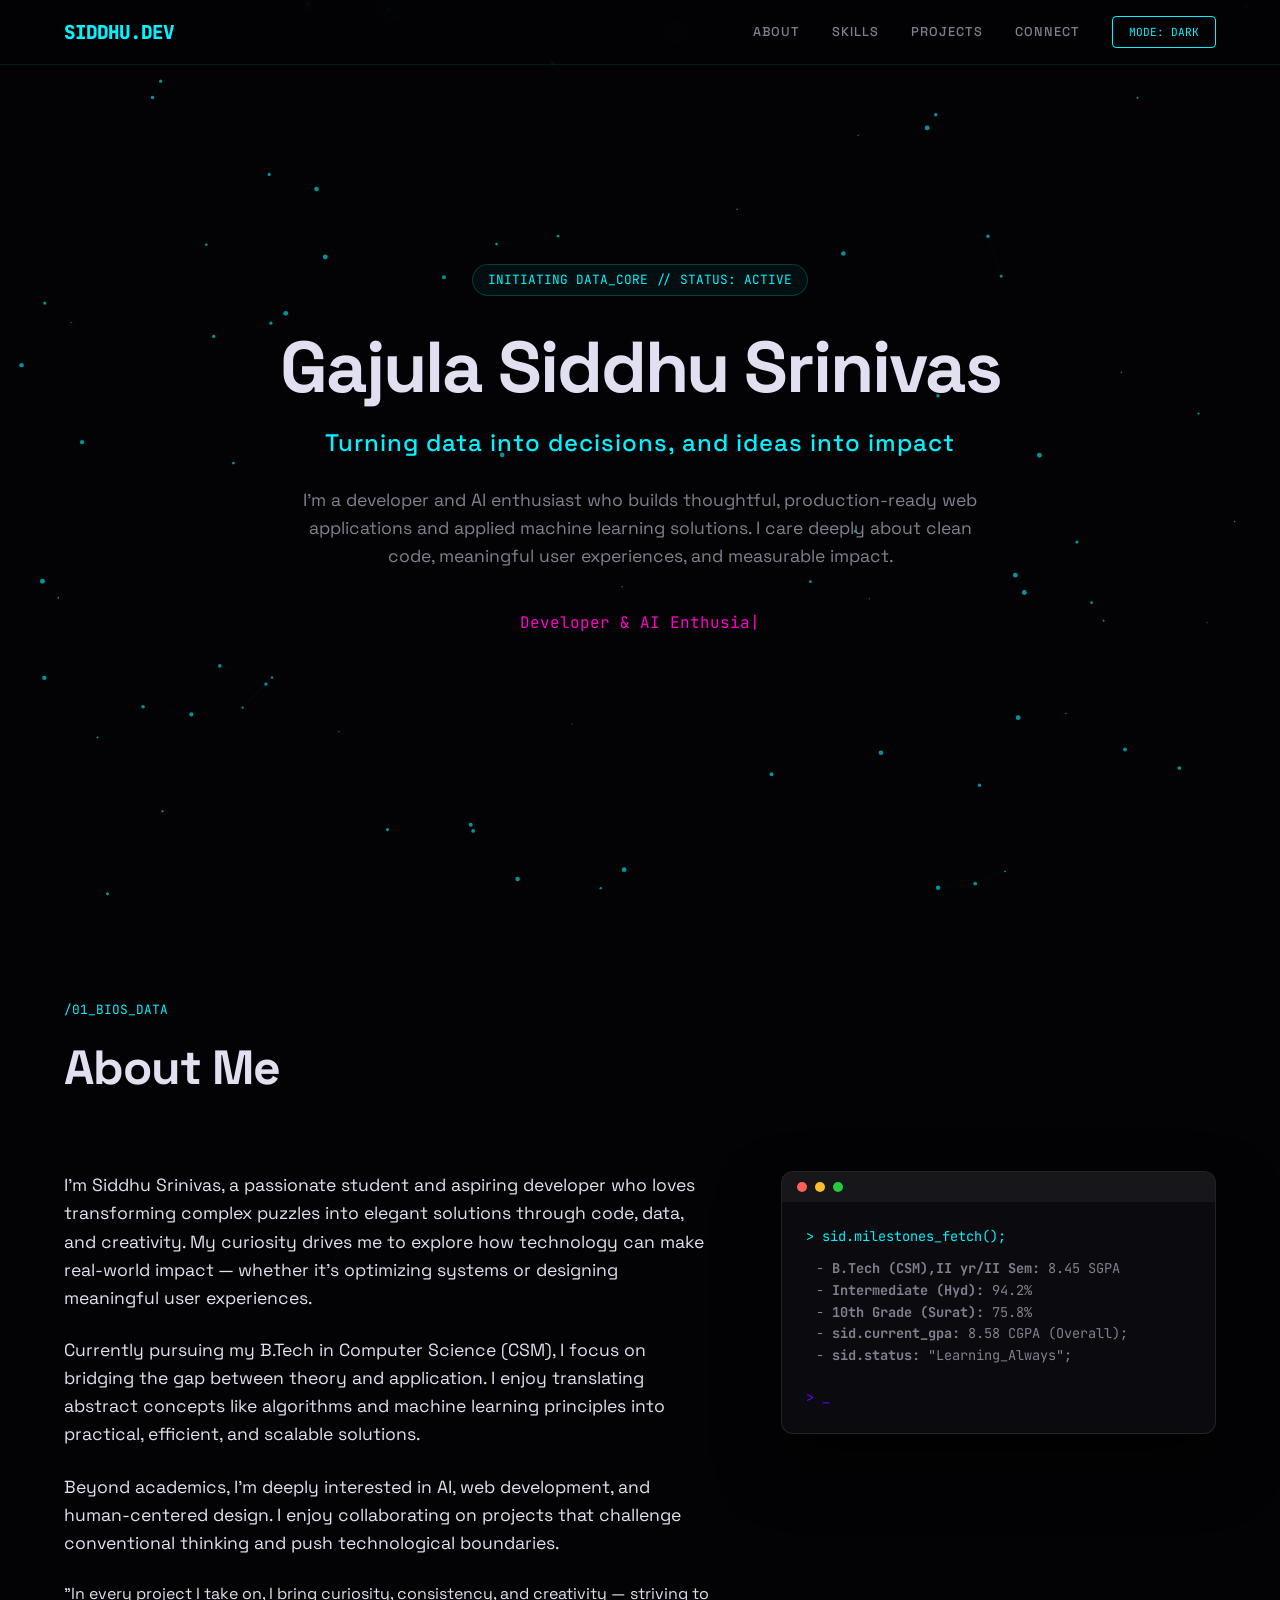
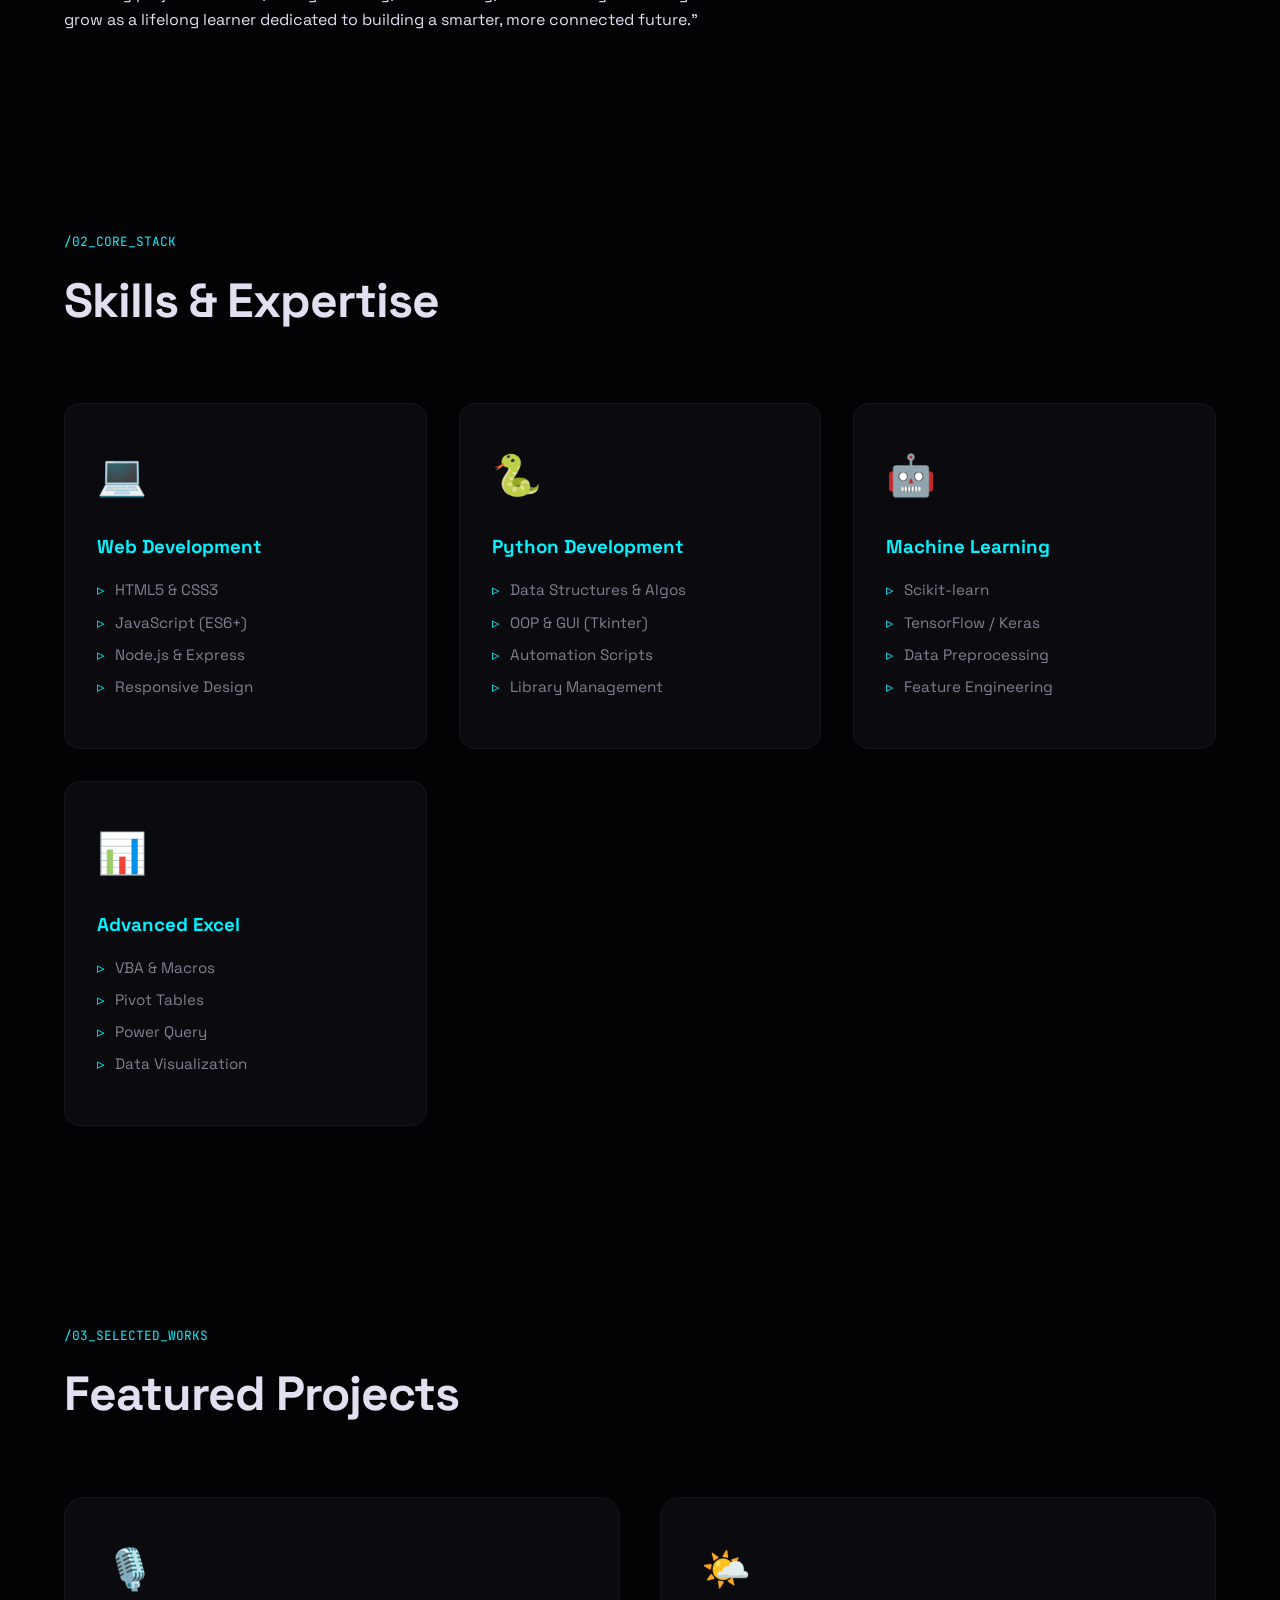
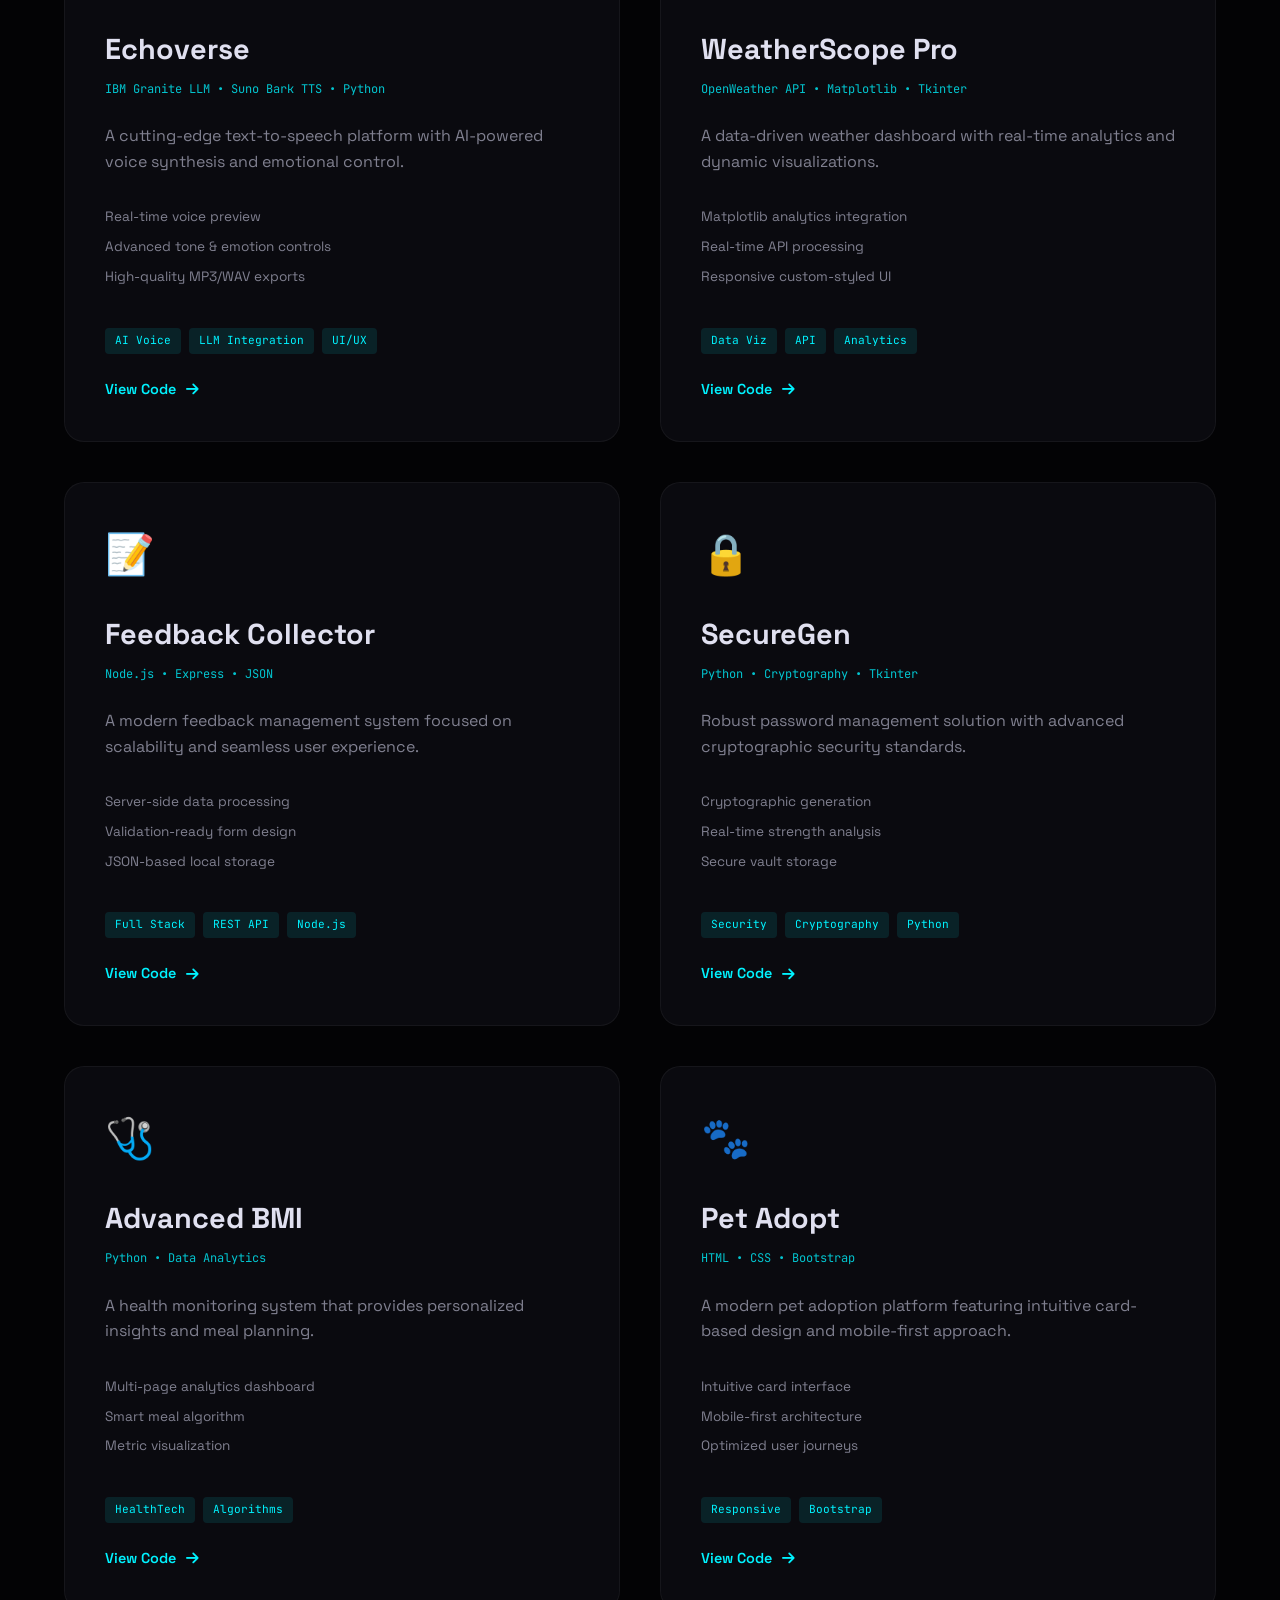
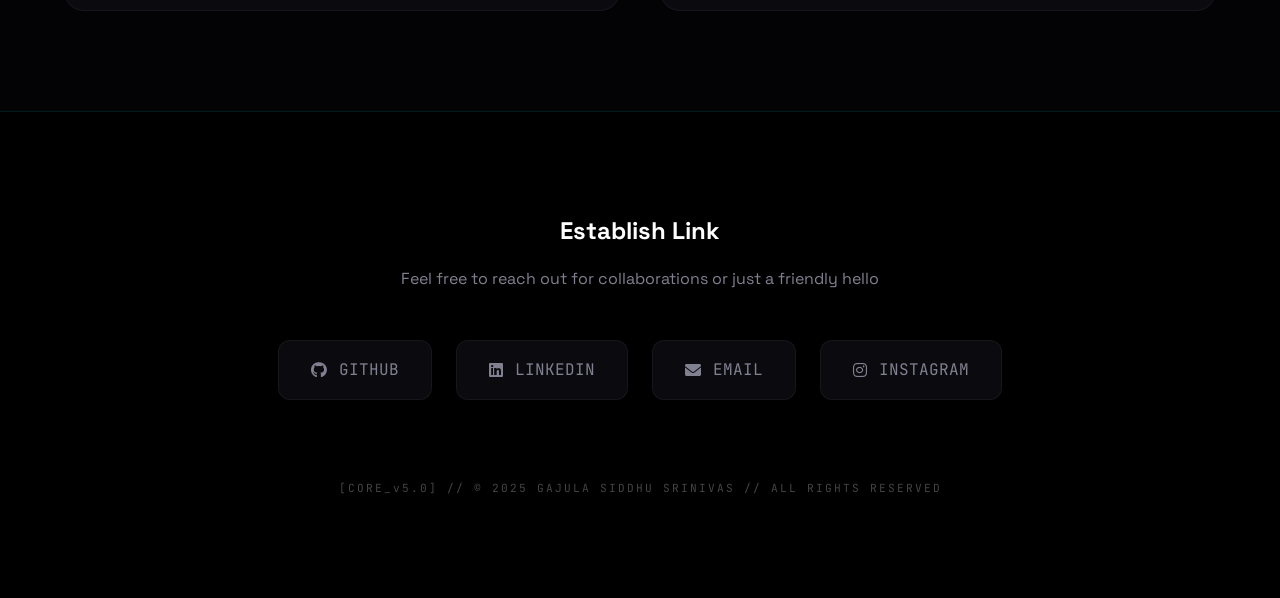
==== commit 007d493a: "Update my Portfolio" ====
--- a/codex/index.html
+++ b/codex/index.html
@@ -3,366 +3,817 @@
 <head>
     <meta charset="UTF-8">
     <meta name="viewport" content="width=device-width, initial-scale=1.0">
-    <title>Gajula Siddhu Srinivas | Data Vedhi</title>
-    <link rel="stylesheet" href="style.css">
+    <title>Gajula Siddhu Srinivas | Portfolio</title>
+    <link href="https://fonts.googleapis.com/css2?family=Space+Grotesk:wght@300;400;500;600;700&family=JetBrains+Mono:wght@400;700&display=swap" rel="stylesheet">
+    <link rel="stylesheet" href="https://cdnjs.cloudflare.com/ajax/libs/font-awesome/6.0.0/css/all.min.css">
+    
+    <style>
+        :root {
+            --bg: #030305;
+            --surface: #0a0a0f;
+            --primary: #00f3ff;
+            --secondary: #7000ff;
+            --accent: #ff00c8;
+            --text: #e0e0f0;
+            --text-dim: #808090;
+            --neon-glow: 0 0 15px rgba(0, 243, 255, 0.4);
+            --transition: all 0.3s cubic-bezier(0.23, 1, 0.32, 1);
+        }
+
+        .light-mode {
+            --bg: #f0f2f5;
+            --surface: #ffffff;
+            --primary: #0066ff;
+            --secondary: #6200ea;
+            --accent: #d500f9;
+            --text: #1a1a2e;
+            --text-dim: #505060;
+            --neon-glow: 0 5px 15px rgba(0, 102, 255, 0.1);
+        }
+
+        * {
+            margin: 0;
+            padding: 0;
+            box-sizing: border-box;
+            cursor: crosshair;
+        }
+
+        html {
+            scroll-behavior: smooth;
+        }
+
+        body {
+            font-family: 'Space Grotesk', sans-serif;
+            background-color: var(--bg);
+            color: var(--text);
+            overflow-x: hidden;
+            line-height: 1.6;
+        }
+
+        /* --- Neural Background --- */
+        #neural-canvas {
+            position: fixed;
+            top: 0;
+            left: 0;
+            width: 100%;
+            height: 100%;
+            z-index: -1;
+            opacity: 0.6;
+            pointer-events: none;
+        }
+
+        .scanline {
+            width: 100%;
+            height: 100px;
+            z-index: 9999;
+            background: linear-gradient(0deg, rgba(0, 0, 0, 0) 0%, rgba(0, 243, 255, 0.02) 50%, rgba(0, 0, 0, 0) 100%);
+            opacity: 0.1;
+            position: fixed;
+            bottom: 100%;
+            pointer-events: none;
+            animation: scanline 8s linear infinite;
+        }
+
+        @keyframes scanline {
+            0% { bottom: 100%; }
+            100% { bottom: -100px; }
+        }
+
+        /* --- Navigation --- */
+        nav {
+            position: fixed;
+            top: 0;
+            width: 100%;
+            padding: 1rem 5%;
+            display: flex;
+            justify-content: space-between;
+            align-items: center;
+            background: rgba(3, 3, 5, 0.8);
+            backdrop-filter: blur(10px);
+            border-bottom: 1px solid rgba(0, 243, 255, 0.1);
+            z-index: 1000;
+        }
+
+        .brand {
+            font-family: 'JetBrains Mono', monospace;
+            font-weight: 800;
+            color: var(--primary);
+            text-decoration: none;
+            letter-spacing: -1px;
+            font-size: 1.2rem;
+            display: flex;
+            align-items: center;
+            gap: 10px;
+        }
+
+        .nav-links {
+            display: flex;
+            gap: 2rem;
+            align-items: center;
+        }
+
+        .nav-item {
+            text-decoration: none;
+            color: var(--text-dim);
+            font-weight: 500;
+            font-size: 0.8rem;
+            text-transform: uppercase;
+            letter-spacing: 1px;
+            transition: var(--transition);
+        }
+
+        .nav-item:hover {
+            color: var(--primary);
+            text-shadow: var(--neon-glow);
+        }
+
+        #theme-toggle {
+            background: transparent;
+            border: 1px solid var(--primary);
+            color: var(--primary);
+            padding: 0.5rem 1rem;
+            border-radius: 4px;
+            font-family: 'JetBrains Mono', monospace;
+            font-size: 0.7rem;
+            cursor: pointer;
+            transition: var(--transition);
+        }
+
+        /* --- Hero Section --- */
+        .hero {
+            height: 100vh;
+            display: flex;
+            flex-direction: column;
+            justify-content: center;
+            align-items: center;
+            padding: 0 5%;
+            text-align: center;
+        }
+
+        .system-status {
+            font-family: 'JetBrains Mono', monospace;
+            font-size: 0.8rem;
+            color: var(--primary);
+            margin-bottom: 2rem;
+            background: rgba(0, 243, 255, 0.05);
+            padding: 5px 15px;
+            border-radius: 20px;
+            border: 1px solid rgba(0, 243, 255, 0.2);
+        }
+
+        .hero h1 {
+            font-size: clamp(2.5rem, 8vw, 4.5rem);
+            font-weight: 800;
+            line-height: 1.1;
+            margin-bottom: 1rem;
+            letter-spacing: -2px;
+        }
+
+        .hero h2 {
+            font-size: clamp(1rem, 3vw, 1.5rem);
+            color: var(--primary);
+            max-width: 800px;
+            margin-bottom: 1.5rem;
+            font-weight: 500;
+            letter-spacing: 1px;
+        }
+
+        .hero-intro {
+            max-width: 700px;
+            color: var(--text-dim);
+            font-size: 1.1rem;
+            margin-bottom: 2.5rem;
+        }
+
+        .typing-container {
+            font-family: 'JetBrains Mono', monospace;
+            font-size: 1rem;
+            color: var(--accent);
+            min-height: 1.6em;
+        }
+
+        /* --- Global Section Styling --- */
+        section {
+            padding: 100px 5%;
+            max-width: 1400px;
+            margin: 0 auto;
+        }
+
+        .section-header {
+            margin-bottom: 4rem;
+        }
+
+        .section-tag {
+            font-family: 'JetBrains Mono', monospace;
+            color: var(--primary);
+            font-size: 0.8rem;
+            display: block;
+            margin-bottom: 10px;
+        }
+
+        .section-title {
+            font-size: clamp(2rem, 4vw, 3rem);
+            font-weight: 700;
+            letter-spacing: -1px;
+        }
+
+        /* --- About Grid --- */
+        .about-grid {
+            display: grid;
+            grid-template-columns: 1.2fr 0.8fr;
+            gap: 4rem;
+            align-items: start;
+        }
+
+        .bio-content p {
+            font-size: 1.1rem;
+            margin-bottom: 1.5rem;
+            color: var(--text);
+        }
+
+        .terminal-window {
+            background: var(--surface);
+            border: 1px solid rgba(255, 255, 255, 0.1);
+            border-radius: 12px;
+            overflow: hidden;
+            box-shadow: 0 30px 60px rgba(0,0,0,0.5);
+        }
+
+        .terminal-header {
+            background: rgba(255, 255, 255, 0.05);
+            padding: 10px 15px;
+            display: flex;
+            gap: 8px;
+        }
+
+        .dot { width: 10px; height: 10px; border-radius: 50%; }
+        .red { background: #ff5f56; }
+        .yellow { background: #ffbd2e; }
+        .green { background: #27c93f; }
+
+        .terminal-body {
+            padding: 1.5rem;
+            font-family: 'JetBrains Mono', monospace;
+            font-size: 0.85rem;
+            color: var(--text-dim);
+        }
+
+        /* --- Skills Grid --- */
+        .skills-grid {
+            display: grid;
+            grid-template-columns: repeat(auto-fit, minmax(280px, 1fr));
+            gap: 2rem;
+        }
+
+        .skill-card {
+            background: var(--surface);
+            padding: 2.5rem 2rem;
+            border-radius: 16px;
+            border: 1px solid rgba(255, 255, 255, 0.05);
+            transition: var(--transition);
+            position: relative;
+            overflow: hidden;
+        }
+
+        .skill-card:hover {
+            transform: translateY(-10px);
+            border-color: var(--primary);
+            box-shadow: var(--neon-glow);
+        }
+
+        .skill-icon {
+            font-size: 2.5rem;
+            margin-bottom: 1.5rem;
+            display: block;
+        }
+
+        .skill-card h3 {
+            margin-bottom: 1rem;
+            color: var(--primary);
+        }
+
+        .skill-list {
+            list-style: none;
+            color: var(--text-dim);
+            font-size: 0.95rem;
+        }
+
+        .skill-list li {
+            margin-bottom: 0.5rem;
+            display: flex;
+            align-items: center;
+            gap: 10px;
+        }
+
+        .skill-list li::before {
+            content: '▹';
+            color: var(--primary);
+        }
+
+        /* --- Projects Grid --- */
+        .projects-grid {
+            display: grid;
+            grid-template-columns: repeat(auto-fill, minmax(380px, 1fr));
+            gap: 2.5rem;
+        }
+
+        .project-card {
+            background: var(--surface);
+            border-radius: 20px;
+            border: 1px solid rgba(255, 255, 255, 0.05);
+            padding: 2.5rem;
+            display: flex;
+            flex-direction: column;
+            transition: var(--transition);
+            position: relative;
+        }
+
+        .project-card:hover {
+            border-color: var(--secondary);
+            box-shadow: 0 20px 40px rgba(112, 0, 255, 0.1);
+        }
+
+        .project-emoji {
+            font-size: 2.5rem;
+            margin-bottom: 1.5rem;
+        }
+
+        .project-card h3 {
+            font-size: 1.8rem;
+            margin-bottom: 0.5rem;
+            color: var(--text);
+        }
+
+        .project-tech {
+            font-family: 'JetBrains Mono', monospace;
+            font-size: 0.75rem;
+            color: var(--primary);
+            margin-bottom: 1.5rem;
+            opacity: 0.8;
+        }
+
+        .project-desc {
+            color: var(--text-dim);
+            margin-bottom: 2rem;
+            flex-grow: 1;
+        }
+
+        .project-features {
+            list-style: none;
+            margin-bottom: 2rem;
+        }
+
+        .project-features li {
+            font-size: 0.85rem;
+            color: var(--text-dim);
+            margin-bottom: 0.5rem;
+            display: flex;
+            align-items: center;
+            gap: 8px;
+        }
+
+        .badge-grid {
+            display: flex;
+            flex-wrap: wrap;
+            gap: 8px;
+            margin-top: auto;
+        }
+
+        .tech-badge {
+            padding: 4px 10px;
+            background: rgba(0, 243, 255, 0.1);
+            color: var(--primary);
+            border-radius: 4px;
+            font-size: 0.7rem;
+            font-family: 'JetBrains Mono', monospace;
+        }
+
+        .view-code {
+            display: inline-flex;
+            align-items: center;
+            gap: 10px;
+            color: var(--primary);
+            text-decoration: none;
+            margin-top: 1.5rem;
+            font-weight: 600;
+            font-size: 0.9rem;
+            transition: 0.3s;
+        }
+
+        .view-code:hover {
+            gap: 15px;
+            text-shadow: var(--neon-glow);
+        }
+
+        /* --- Contact --- */
+        .nexus-footer {
+            padding: 100px 5%;
+            background: #000;
+            border-top: 1px solid rgba(0, 243, 255, 0.1);
+            text-align: center;
+        }
+
+        .social-grid {
+            display: flex;
+            justify-content: center;
+            flex-wrap: wrap;
+            gap: 1.5rem;
+            margin-top: 3rem;
+        }
+
+        .social-node {
+            padding: 1rem 2rem;
+            border-radius: 12px;
+            display: flex;
+            align-items: center;
+            gap: 12px;
+            color: var(--text-dim);
+            background: var(--surface);
+            border: 1px solid rgba(255, 255, 255, 0.05);
+            text-decoration: none;
+            transition: var(--transition);
+            font-family: 'JetBrains Mono', monospace;
+        }
+
+        .social-node:hover {
+            color: var(--primary);
+            border-color: var(--primary);
+            transform: translateY(-5px);
+            box-shadow: var(--neon-glow);
+        }
+
+        @media (max-width: 992px) {
+            .about-grid { grid-template-columns: 1fr; }
+            .projects-grid { grid-template-columns: 1fr; }
+        }
+
+        @keyframes pulse {
+            0%, 100% { opacity: 1; transform: scale(1); }
+            50% { opacity: 0.5; transform: scale(1.1); }
+        }
+
+        .reveal {
+            opacity: 0;
+            transform: translateY(30px);
+            transition: 0.8s cubic-bezier(0.23, 1, 0.32, 1);
+        }
+
+        .reveal.active {
+            opacity: 1;
+            transform: translateY(0);
+        }
+    </style>
 </head>
 <body>
+
+    <canvas id="neural-canvas"></canvas>
+    <div class="scanline"></div>
+
     <nav>
-        <div class="logo">
-            
-            <span class="club-name">PORTFOLIO</span>
-        </div>
+        <a href="#" class="brand">SIDDHU.DEV</a>
         <div class="nav-links">
-            <a href="#" class="nav-item active">Home</a>
             <a href="#about" class="nav-item">About</a>
             <a href="#skills" class="nav-item">Skills</a>
             <a href="#projects" class="nav-item">Projects</a>
-            <a href="#contact" class="nav-item">Contact</a>
-            <button id="theme-toggle">
-                <i class="fas fa-moon"></i>
-                <span class="toggle-text">Dark Mode</span>
-            </button>
-        </div>
-        <div class="menu-toggle">
-            <i class="fas fa-bars"></i>
+            <a href="#contact" class="nav-item">Connect</a>
+            <button id="theme-toggle">MODE: DARK</button>
         </div>
     </nav>
 
     <main class="hero">
-        <div class="hero-content">
-            <h1 class="fade-in-1"><span class="name-highlight">Gajula Siddhu Srinivas</span></h1>
-            <h2 class="fade-in-2">Turning data into decisions, and ideas into impact</h2>
-            <p class="fade-in-3 hero-bio">
-               I’m a developer and AI enthusiast who builds thoughtful, production-ready web applications and applied machine learning solutions. I care deeply about clean code, meaningful user experiences, and measurable impact — taking ideas from concept to real-world deployment.
-            </p>
+        <div class="system-status">INITIATING DATA_CORE // STATUS: ACTIVE</div>
+        <h1 class="reveal active">Gajula Siddhu Srinivas</h1>
+        <h2 class="reveal active">Turning data into decisions, and ideas into impact</h2>
+        <p class="hero-intro reveal active">
+            I’m a developer and AI enthusiast who builds thoughtful, production-ready web applications and applied machine learning solutions. I care deeply about clean code, meaningful user experiences, and measurable impact.
+        </p>
+        <div class="typing-container">
+            <span id="typed-text"></span><span class="cursor">|</span>
         </div>
     </main>
-    <section id="about" class="about-section">
-    <div class="about-content fade-in-4">
-        <h2>About Me</h2>
-        <p class="fade-in-5">
-           I’m Siddhu Srinivas, a passionate student and aspiring developer who loves transforming complex puzzles into elegant solutions through code, data, and creativity. My curiosity drives me to explore how technology can make real-world impact — whether it’s optimizing systems, uncovering insights from data, or designing meaningful user experiences.<br><br>Currently pursuing my B.Tech in Computer Science (CSM), I focus on bridging the gap between theory and application. I enjoy translating abstract concepts like algorithms, data structures, and machine learning principles into practical, efficient, and scalable solutions. With a consistent academic record, reflected in my 8.7 GPA, I take pride in continuous learning and disciplined execution.<br>
+
+    <section id="about">
+        <div class="section-header reveal">
+            <span class="section-tag">/01_BIOS_DATA</span>
+            <h2 class="section-title">About Me</h2>
+        </div>
+        <div class="about-grid">
+            <div class="bio-content reveal">
+                <p>I’m Siddhu Srinivas, a passionate student and aspiring developer who loves transforming complex puzzles into elegant solutions through code, data, and creativity. My curiosity drives me to explore how technology can make real-world impact — whether it’s optimizing systems or designing meaningful user experiences.</p>
+                
+                <p>Currently pursuing my B.Tech in Computer Science (CSM), I focus on bridging the gap between theory and application. I enjoy translating abstract concepts like algorithms and machine learning principles into practical, efficient, and scalable solutions.</p>
+
+                <p>Beyond academics, I’m deeply interested in AI, web development, and human-centered design. I enjoy collaborating on projects that challenge conventional thinking and push technological boundaries.</p>
+
+                <div class="quote-block">
+                    "In every project I take on, I bring curiosity, consistency, and creativity — striving to grow as a lifelong learner dedicated to building a smarter, more connected future."
+                </div>
+            </div>
+
+            <div class="terminal-window reveal">
+                <div class="terminal-header">
+                    <div class="dot red"></div>
+                    <div class="dot yellow"></div>
+                    <div class="dot green"></div>
+                </div>
+                <div class="terminal-body">
+                    <div style="color: var(--primary); margin-bottom: 10px;">> sid.milestones_fetch();</div>
+                    <div style="padding-left: 10px;">
+                        - <strong>B.Tech (CSM),II yr/II Sem:</strong> 8.45 SGPA<br>
+                        - <strong>Intermediate (Hyd):</strong> 94.2%<br>
+                        - <strong>10th Grade (Surat):</strong> 75.8%<br>
+                        - <strong>sid.current_gpa:</strong> 8.58 CGPA (Overall);<br>
+                        - <strong>sid.status:</strong> "Learning_Always";
+                    </div>
+                    <div style="color: var(--secondary); margin-top: 20px;">> _</div>
+                </div>
+            </div>
+        </div>
+    </section>
+
+    <section id="skills">
+        <div class="section-header reveal">
+            <span class="section-tag">/02_CORE_STACK</span>
+            <h2 class="section-title">Skills & Expertise</h2>
+        </div>
+        <div class="skills-grid reveal">
+            <div class="skill-card">
+                <span class="skill-icon">💻</span>
+                <h3>Web Development</h3>
+                <ul class="skill-list">
+                    <li>HTML5 & CSS3</li>
+                    <li>JavaScript (ES6+)</li>
+                    <li>Node.js & Express</li>
+                    <li>Responsive Design</li>
+                </ul>
+            </div>
+            <div class="skill-card">
+                <span class="skill-icon">🐍</span>
+                <h3>Python Development</h3>
+                <ul class="skill-list">
+                    <li>Data Structures & Algos</li>
+                    <li>OOP & GUI (Tkinter)</li>
+                    <li>Automation Scripts</li>
+                    <li>Library Management</li>
+                </ul>
+            </div>
+            <div class="skill-card">
+                <span class="skill-icon">🤖</span>
+                <h3>Machine Learning</h3>
+                <ul class="skill-list">
+                    <li>Scikit-learn</li>
+                    <li>TensorFlow / Keras</li>
+                    <li>Data Preprocessing</li>
+                    <li>Feature Engineering</li>
+                </ul>
+            </div>
+            <div class="skill-card">
+                <span class="skill-icon">📊</span>
+                <h3>Advanced Excel</h3>
+                <ul class="skill-list">
+                    <li>VBA & Macros</li>
+                    <li>Pivot Tables</li>
+                    <li>Power Query</li>
+                    <li>Data Visualization</li>
+                </ul>
+            </div>
+        </div>
+    </section>
+
+    <section id="projects">
+        <div class="section-header reveal">
+            <span class="section-tag">/03_SELECTED_WORKS</span>
+            <h2 class="section-title">Featured Projects</h2>
+        </div>
+        
+        <div class="projects-grid reveal">
+            <!-- Project 1 -->
+            <div class="project-card">
+                <div class="project-emoji">🎙️</div>
+                <h3>Echoverse</h3>
+                <p class="project-tech">IBM Granite LLM • Suno Bark TTS • Python</p>
+                <p class="project-desc">A cutting-edge text-to-speech platform with AI-powered voice synthesis and emotional control.</p>
+                <ul class="project-features">
+                    <li>Real-time voice preview</li>
+                    <li>Advanced tone & emotion controls</li>
+                    <li>High-quality MP3/WAV exports</li>
+                </ul>
+                <div class="badge-grid">
+                    <span class="tech-badge">AI Voice</span>
+                    <span class="tech-badge">LLM Integration</span>
+                    <span class="tech-badge">UI/UX</span>
+                </div>
+                <a href="https://github.com/Siddhu-Srinivas/Echoverse" class="view-code">View Code <i class="fas fa-arrow-right"></i></a>
+            </div>
+
+            <!-- Project 2 -->
+            <div class="project-card">
+                <div class="project-emoji">🌤️</div>
+                <h3>WeatherScope Pro</h3>
+                <p class="project-tech">OpenWeather API • Matplotlib • Tkinter</p>
+                <p class="project-desc">A data-driven weather dashboard with real-time analytics and dynamic visualizations.</p>
+                <ul class="project-features">
+                    <li>Matplotlib analytics integration</li>
+                    <li>Real-time API processing</li>
+                    <li>Responsive custom-styled UI</li>
+                </ul>
+                <div class="badge-grid">
+                    <span class="tech-badge">Data Viz</span>
+                    <span class="tech-badge">API</span>
+                    <span class="tech-badge">Analytics</span>
+                </div>
+                <a href="https://github.com/Siddhu-Srinivas/OIBSIP_Python-Programming_task-4" class="view-code">View Code <i class="fas fa-arrow-right"></i></a>
+            </div>
+
+            <!-- Project 3 -->
+            <div class="project-card">
+                <div class="project-emoji">📝</div>
+                <h3>Feedback Collector</h3>
+                <p class="project-tech">Node.js • Express • JSON</p>
+                <p class="project-desc">A modern feedback management system focused on scalability and seamless user experience.</p>
+                <ul class="project-features">
+                    <li>Server-side data processing</li>
+                    <li>Validation-ready form design</li>
+                    <li>JSON-based local storage</li>
+                </ul>
+                <div class="badge-grid">
+                    <span class="tech-badge">Full Stack</span>
+                    <span class="tech-badge">REST API</span>
+                    <span class="tech-badge">Node.js</span>
+                </div>
+                <a href="https://github.com/Siddhu-Srinivas/feedback-collector" class="view-code">View Code <i class="fas fa-arrow-right"></i></a>
+            </div>
+
+            <!-- Project 4 -->
+            <div class="project-card">
+                <div class="project-emoji">🔒</div>
+                <h3>SecureGen</h3>
+                <p class="project-tech">Python • Cryptography • Tkinter</p>
+                <p class="project-desc">Robust password management solution with advanced cryptographic security standards.</p>
+                <ul class="project-features">
+                    <li>Cryptographic generation</li>
+                    <li>Real-time strength analysis</li>
+                    <li>Secure vault storage</li>
+                </ul>
+                <div class="badge-grid">
+                    <span class="tech-badge">Security</span>
+                    <span class="tech-badge">Cryptography</span>
+                    <span class="tech-badge">Python</span>
+                </div>
+                <a href="https://github.com/Siddhu-Srinivas/OIBSIP_Python-Programming_task-3" class="view-code">View Code <i class="fas fa-arrow-right"></i></a>
+            </div>
+
+            <!-- Project 5 -->
+            <div class="project-card">
+                <div class="project-emoji">🩺</div>
+                <h3>Advanced BMI</h3>
+                <p class="project-tech">Python • Data Analytics</p>
+                <p class="project-desc">A health monitoring system that provides personalized insights and meal planning.</p>
+                <ul class="project-features">
+                    <li>Multi-page analytics dashboard</li>
+                    <li>Smart meal algorithm</li>
+                    <li>Metric visualization</li>
+                </ul>
+                <div class="badge-grid">
+                    <span class="tech-badge">HealthTech</span>
+                    <span class="tech-badge">Algorithms</span>
+                </div>
+                <a href="https://github.com/Siddhu-Srinivas/OIBSIP_Python-Programming_task-2" class="view-code">View Code <i class="fas fa-arrow-right"></i></a>
+            </div>
+
+            <!-- Project 6 -->
+            <div class="project-card">
+                <div class="project-emoji">🐾</div>
+                <h3>Pet Adopt</h3>
+                <p class="project-tech">HTML • CSS • Bootstrap</p>
+                <p class="project-desc">A modern pet adoption platform featuring intuitive card-based design and mobile-first approach.</p>
+                <ul class="project-features">
+                    <li>Intuitive card interface</li>
+                    <li>Mobile-first architecture</li>
+                    <li>Optimized user journeys</li>
+                </ul>
+                <div class="badge-grid">
+                    <span class="tech-badge">Responsive</span>
+                    <span class="tech-badge">Bootstrap</span>
+                </div>
+                <a href="https://github.com/Siddhu-Srinivas/My-Project-" class="view-code">View Code <i class="fas fa-arrow-right"></i></a>
+            </div>
+        </div>
+    </section>
+
+    <footer class="nexus-footer" id="contact">
+        <h2 class="reveal" style="color: white;">Establish Link</h2>
+        <p class="reveal" style="color: var(--text-dim); margin-top: 1rem;">Feel free to reach out for collaborations or just a friendly hello</p>
+        
+        <div class="social-grid reveal">
+            <a href="https://github.com/Siddhu-Srinivas" class="social-node"><i class="fab fa-github"></i> GITHUB</a>
+            <a href="https://www.linkedin.com/in/gajula-siddhu-srinivas-611439322/" class="social-node"><i class="fab fa-linkedin"></i> LINKEDIN</a>
+            <a href="mailto:gajulasiddhusrinivas@gmail.com" class="social-node"><i class="fas fa-envelope"></i> EMAIL</a>
+            <a href="https://www.instagram.com/itz_me_siddhu_6351?igsh=MXY0cGJlNTJtOTZmYQ%3D%3D" class="social-node"><i class="fab fa-instagram"></i> INSTAGRAM</a>
+        </div>
+        
+        <p style="margin-top: 5rem; opacity: 0.3; font-family: 'JetBrains Mono', monospace; font-size: 0.7rem; letter-spacing: 2px;">
+            [CORE_v5.0] // © 2025 GAJULA SIDDHU SRINIVAS // ALL RIGHTS RESERVED
         </p>
-        <p class="fade-in-6">
-            Beyond academics, I’m deeply interested in AI, web development, and human-centered design. I enjoy collaborating on projects that challenge conventional thinking and push technological boundaries. For me, innovation isn’t just about writing code — it’s about solving problems that matter and crafting experiences that users truly value.<br><br>In every project I take on, I bring curiosity, consistency, and creativity — striving to grow not just as a developer, but as a lifelong learner dedicated to building a smarter, more connected future.<br>
-        </p>
-        <h3 class="fade-in-7">Key Academic Milestones</h3>
-        <ul class="milestones fade-in-7">
-            <li>B.Tech (CSM), 1st year: <strong>8.64 CGPA</strong></li>
-            <li>Intermediate (Hyderabad): <strong>94.2%</strong></li>
-            <li>10th Grade (Surat): <strong>75.8%</strong></li>
-        </ul>
-
-        <div id="skills" class="skills-section fade-in-8">
-            <h3>Skills</h3>
-            <div class="skills-grid">
-                <div class="skill-card" data-skill="web">
-                    <div class="skill-icon">💻</div>
-                    <h4>Web Development</h4>
-                    <div class="skill-bar">
-                        <div class="skill-level" style="width: 85%;"></div>
-                    </div>
-                    <ul class="skill-details">
-                        <li>HTML5 & CSS3</li>
-                        <li>JavaScript</li>
-                        <li>Node.js & Express</li>
-                    </ul>
-                </div>
-
-                <div class="skill-card" data-skill="python">
-                    <div class="skill-icon">🐍</div>
-                    <h4>Python Development</h4>
-                    <div class="skill-bar">
-                        <div class="skill-level" style="width: 90%;"></div>
-                    </div>
-                    <ul class="skill-details">
-                        <li>Data Structures</li>
-                        <li>OOP & GUI Apps</li>
-                        <li>Libraries & Frameworks</li>
-                    </ul>
-                </div>
-
-                <div class="skill-card" data-skill="ui">
-                    <div class="skill-icon">🎨</div>
-                    <h4>UI/UX Design</h4>
-                    <div class="skill-bar">
-                        <div class="skill-level" style="width: 80%;"></div>
-                    </div>
-                    <ul class="skill-details">
-                        <li>User Interface Design</li>
-                        <li>Responsive Layouts</li>
-                        <li>User Experience</li>
-                    </ul>
-                </div>
-
-                <div class="skill-card" data-skill="excel">
-                    <div class="skill-icon">📊</div>
-                    <h4>Advanced Excel</h4>
-                    <div class="skill-bar">
-                        <div class="skill-level" style="width: 75%;"></div>
-                    </div>
-                    <ul class="skill-details">
-                        <li>Data Analysis</li>
-                        <li>VBA & Macros</li>
-                        <li>Pivot Tables & Charts</li>
-                    </ul>
-                </div>
-
-                <div class="skill-card" data-skill="ml">
-                    <div class="skill-icon">🤖</div>
-                    <h4>Machine Learning</h4>
-                    <div class="skill-bar">
-                        <div class="skill-level" style="width: 70%;"></div>
-                    </div>
-                    <ul class="skill-details">
-                        <li>Scikit-learn</li>
-                        <li>TensorFlow</li>
-                        <li>Data Preprocessing</li>
-                    </ul>
-                </div>
-            </div>
-        </div>
-    </div>
-</section>
-    <section id="projects" class="projects-section">
-    <h2 class="fade-in-8">Featured Projects</h2>
-    
-    <div class="projects-grid">
-            <!-- AI & Machine Learning -->
-            <div class="project-card fade-in-9 hover-lift">
-    <div class="project-header animate-gradient">
-        <span class="project-icon pulse">🎙️</span>
-        <h3>Echoverse</h3>
-        <span class="tech-stack">IBM Granite LLM • Suno Bark TTS • Python</span>
-    </div>
-    <p>A cutting-edge text-to-speech platform with AI-powered voice synthesis:</p>
-    <ul class="project-features slide-in">
-        <li>Real-time voice preview with instant feedback</li>
-        <li>Advanced tone and emotion controls</li>
-        <li>High-quality MP3/WAV exports</li>
-        <li>Multiple voice models and customization</li>
-    </ul>
-    <div class="project-meta">
-        <div class="project-chips">
-            <span class="project-chip">AI Voice Models</span>
-            <span class="project-chip">Real-time Preview</span>
-            <span class="project-chip">Custom Emotions</span>
-        </div>
-        <div class="project-links">
-            <a href="https://github.com/Siddhu-Srinivas/Echoverse.git" target="_blank" class="github-link shimmer">View Code</a>
-        </div>
-    </div>
-</div>
-
-
-            <!-- Data Analytics -->
-            <div class="project-card fade-in-10 hover-lift">
-                <div class="project-header animate-gradient">
-                    <span class="project-icon pulse">🌤️</span>
-                    <h3> WeatherScope Pro</h3>
-                    <span class="tech-stack">Python • ttkbootstrap • OpenWeatherMap API • matplotlib</span>
-                </div>
-                <p>A data-driven weather dashboard with real-time analytics and visualizations:</p>
-                <ul class="project-features slide-in">
-                    <li>Dynamic data visualization with matplotlib</li>
-                    <li>Real-time API integration and processing</li>
-                    <li>Responsive UI with custom styling</li>
-                </ul>
-                <div class="project-meta">
-                    <div class="project-chips">
-                        <span class="project-chip">Data Analysis</span>
-                        <span class="project-chip">API Integration</span>
-                        <span class="project-chip">Custom UI</span>
-                    </div>
-                    <div class="project-links">
-                        <a href="https://github.com/Siddhu-Srinivas/OIBSIP_Python-Programming_task-4.git" target="_blank" class="github-link shimmer">View Code</a>
-                    </div>
-                </div>
-            </div>
-
-            <!-- Web Development -->
-            <div class="project-card fade-in-11 hover-lift">
-                <div class="project-header animate-gradient">
-                    <span class="project-icon pulse">📝</span>
-                    <h3> Feedback Collector</h3>
-                    <span class="tech-stack">Node.js • Express • HTML/CSS • JSON</span>
-                </div>
-                <p>A modern feedback management system with seamless user experience:</p>
-                <ul class="project-features slide-in">
-                    <li>Responsive form design with validation</li>
-                    <li>Server-side data processing and storage</li>
-                    <li>Scalable JSON-based architecture</li>
-                </ul>
-                <div class="project-meta">
-                    <div class="project-chips">
-                        <span class="project-chip">Full Stack</span>
-                        <span class="project-chip">Node.js</span>
-                        <span class="project-chip">REST API</span>
-                    </div>
-                    <div class="project-links">
-                        <a href="https://github.com/Siddhu-Srinivas/feedback-collector.git" target="_blank" class="github-link shimmer">View Code</a>
-                    </div>
-                </div>
-            </div>
-
-            <!-- Security -->
-            <div class="project-card fade-in-12 hover-lift">
-                <div class="project-header animate-gradient">
-                    <span class="project-icon pulse">🔒</span>
-                    <h3> SecureGen</h3>
-                    <span class="tech-stack">Python • Tkinter • Cryptography</span>
-                </div>
-                <p>A robust password management solution with advanced security:</p>
-                <ul class="project-features slide-in">
-                    <li>Cryptographic password generation</li>
-                    <li>Real-time strength analysis</li>
-                    <li>Secure storage and monitoring</li>
-                </ul>
-                <div class="project-meta">
-                    <div class="project-chips">
-                        <span class="project-chip">Cryptography</span>
-                        <span class="project-chip">Security</span>
-                        <span class="project-chip">Desktop App</span>
-                    </div>
-                    <div class="project-links">
-                        <a href="https://github.com/Siddhu-Srinivas/OIBSIP_Python-Programming_task-3.git" target="_blank" class="github-link shimmer">View Code</a>
-                    </div>
-                </div>
-            </div>
-
-            <!-- Healthcare -->
-            <div class="project-card fade-in-13 hover-lift">
-                <div class="project-header animate-gradient">
-                    <span class="project-icon pulse">🩺</span>
-                    <h3> Advanced BMI</h3>
-                    <span class="tech-stack">Python • tkinter • Data Analytics</span>
-                </div>
-                <p>A health monitoring system with personalized insights:</p>
-                <ul class="project-features slide-in">
-                    <li>Multi-page analytics dashboard</li>
-                    <li>Smart meal planning algorithm</li>
-                    <li>Health metrics visualization</li>
-                </ul>
-                <div class="project-meta">
-                    <div class="project-chips">
-                        <span class="project-chip">Healthcare</span>
-                        <span class="project-chip">Analytics</span>
-                        <span class="project-chip">AI Assistant</span>
-                    </div>
-                    <div class="project-links">
-                        <a href="https://github.com/Siddhu-Srinivas/OIBSIP_Python-Programming_task-2.git" target="_blank" class="github-link shimmer">View Code</a>
-                    </div>
-                </div>
-            </div>
-
-            <!-- UI/UX Design -->
-            <div class="project-card fade-in-14 hover-lift">
-                <div class="project-header animate-gradient">
-                    <span class="project-icon pulse">🐾</span>
-                    <h3> Pet Adopt</h3>
-                    <span class="tech-stack">HTML • CSS • Bootstrap</span>
-                </div>
-                <p>A modern pet adoption platform with intuitive design:</p>
-                <ul class="project-features slide-in">
-                    <li>Responsive card-based interface</li>
-                    <li>Mobile-first approach</li>
-                    <li>Optimized user journey</li>
-                </ul>
-                <div class="project-meta">
-                    <div class="project-chips">
-                        <span class="project-chip">UI/UX</span>
-                        <span class="project-chip">Bootstrap</span>
-                        <span class="project-chip">Responsive</span>
-                    </div>
-                    <div class="project-links">
-                        <a href="https://github.com/Siddhu-Srinivas/My-Project-.git" target="_blank" class="github-link shimmer">View Code</a>
-                    </div>
-                </div>
-            </div>
-    </div>
-    </section>
-
-    <!-- Social Media Section -->
-    <footer id="contact" class="social-section">
-        <div class="social-container fade-in-15">
-            <h2>Let's Connect</h2>
-            <p class="social-text">Feel free to reach out for collaborations or just a friendly hello</p>
-            <div class="social-icons">
-                <a href="https://github.com/Siddhu-Srinivas" class="social-icon github hover-lift" target="_blank">
-                    <i class="fab fa-github"></i>
-                    <span>GitHub</span>
-                </a>
-                <a href="https://www.linkedin.com/in/gajula-siddhu-srinivas-611439322/" class="social-icon linkedin hover-lift" target="_blank">
-                    <i class="fab fa-linkedin"></i>
-                    <span>LinkedIn</span>
-                </a>
-                <a href="mailto:gajulasiddhu06@gmail.com" class="social-icon email hover-lift">
-                    <i class="fas fa-envelope"></i>
-                    <span>Email</span>
-                </a>
-                <a href="https://www.instagram.com/itz_me_siddhu_6351?igsh=MXY0cGJlNTJtOTZmYQ==" class="social-icon instagram hover-lift" target="_blank">
-                    <i class="fab fa-instagram"></i>
-                    <span>Instagram</span>
-                </a>
-              
-            </div>
-        </div>
-        <div class="footer-bottom">
-            <p>© 2025 Gajula Siddhu Srinivas. All rights reserved.</p>
-        </div>
     </footer>
 
-    <!-- Font Awesome for social icons -->
-    <link rel="stylesheet" href="https://cdnjs.cloudflare.com/ajax/libs/font-awesome/6.0.0/css/all.min.css">
     <script>
-        // Theme toggle functionality
-        const themeToggle = document.getElementById('theme-toggle');
-        const toggleIcon = themeToggle.querySelector('i');
-        const toggleText = themeToggle.querySelector('.toggle-text');
-        
-        themeToggle.addEventListener('click', () => {
+        // --- Neural Canvas Logic ---
+        const canvas = document.getElementById('neural-canvas');
+        const ctx = canvas.getContext('2d');
+        let particles = [];
+
+        function initCanvas() {
+            canvas.width = window.innerWidth;
+            canvas.height = window.innerHeight;
+            particles = [];
+            for (let i = 0; i < 80; i++) {
+                particles.push({
+                    x: Math.random() * canvas.width,
+                    y: Math.random() * canvas.height,
+                    size: Math.random() * 2 + 0.5,
+                    speedX: Math.random() * 0.4 - 0.2,
+                    speedY: Math.random() * 0.4 - 0.2
+                });
+            }
+        }
+
+        function animateCanvas() {
+            ctx.clearRect(0, 0, canvas.width, canvas.height);
+            particles.forEach((p, i) => {
+                p.x += p.speedX;
+                p.y += p.speedY;
+
+                if (p.x > canvas.width) p.x = 0;
+                if (p.x < 0) p.x = canvas.width;
+                if (p.y > canvas.height) p.y = 0;
+                if (p.y < 0) p.y = canvas.height;
+
+                ctx.fillStyle = getComputedStyle(document.documentElement).getPropertyValue('--primary');
+                ctx.beginPath();
+                ctx.arc(p.x, p.y, p.size, 0, Math.PI * 2);
+                ctx.fill();
+
+                for (let j = i; j < particles.length; j++) {
+                    const p2 = particles[j];
+                    const dist = Math.hypot(p.x - p2.x, p.y - p2.y);
+                    if (dist < 120) {
+                        ctx.strokeStyle = `rgba(0, 243, 255, ${0.15 - dist/800})`;
+                        ctx.lineWidth = 0.5;
+                        ctx.beginPath();
+                        ctx.moveTo(p.x, p.y);
+                        ctx.lineTo(p2.x, p2.y);
+                        ctx.stroke();
+                    }
+                }
+            });
+            requestAnimationFrame(animateCanvas);
+        }
+
+        window.addEventListener('resize', initCanvas);
+        initCanvas();
+        animateCanvas();
+
+        // --- Typing Logic ---
+        const typedText = document.getElementById('typed-text');
+        const roles = ["Developer & AI Enthusiast", "B.Tech CSM Student", "Solution Architect", "Lifelong Learner"];
+        let roleIdx = 0;
+        let charIdx = 0;
+        let isDel = false;
+
+        function type() {
+            const current = roles[roleIdx];
+            typedText.textContent = isDel ? current.substring(0, charIdx - 1) : current.substring(0, charIdx + 1);
+            charIdx = isDel ? charIdx - 1 : charIdx + 1;
+
+            if (!isDel && charIdx === current.length) {
+                isDel = true;
+                setTimeout(type, 2000);
+            } else if (isDel && charIdx === 0) {
+                isDel = false;
+                roleIdx = (roleIdx + 1) % roles.length;
+                setTimeout(type, 500);
+            } else {
+                setTimeout(type, isDel ? 50 : 100);
+            }
+        }
+        type();
+
+        // --- Theme Engine ---
+        const themeBtn = document.getElementById('theme-toggle');
+        themeBtn.addEventListener('click', () => {
             document.body.classList.toggle('light-mode');
-            if (document.body.classList.contains('light-mode')) {
-                toggleIcon.className = 'fas fa-sun';
-                toggleText.textContent = 'Light Mode';
-            } else {
-                toggleIcon.className = 'fas fa-moon';
-                toggleText.textContent = 'Dark Mode';
-            }
+            themeBtn.textContent = document.body.classList.contains('light-mode') ? "MODE: LIGHT" : "MODE: DARK";
         });
 
-        // Mobile menu toggle
-        const menuToggle = document.querySelector('.menu-toggle');
-        const navLinks = document.querySelector('.nav-links');
-        
-        menuToggle.addEventListener('click', () => {
-            navLinks.classList.toggle('active');
-        });
-
-        // Active nav item
-        const navItems = document.querySelectorAll('.nav-item');
-        navItems.forEach(item => {
-            item.addEventListener('click', () => {
-                navItems.forEach(i => i.classList.remove('active'));
-                item.classList.add('active');
-                navLinks.classList.remove('active'); // Close mobile menu when item is clicked
+        // --- Scroll Reveal ---
+        function reveal() {
+            document.querySelectorAll('.reveal').forEach(el => {
+                if (el.getBoundingClientRect().top < window.innerHeight - 50) el.classList.add('active');
             });
-        });
-
-        // Hide mobile menu on scroll
-        let lastScroll = 0;
-        window.addEventListener('scroll', () => {
-            const currentScroll = window.pageYOffset;
-            const nav = document.querySelector('nav');
-            
-            if (currentScroll > lastScroll && currentScroll > 100) {
-                nav.style.transform = 'translateY(-100%)';
-                navLinks.classList.remove('active');
-            } else {
-                nav.style.transform = 'translateY(0)';
-            }
-            lastScroll = currentScroll;
-        });
+        }
+        window.addEventListener('scroll', reveal);
+        reveal();
     </script>
 </body>
 </html>
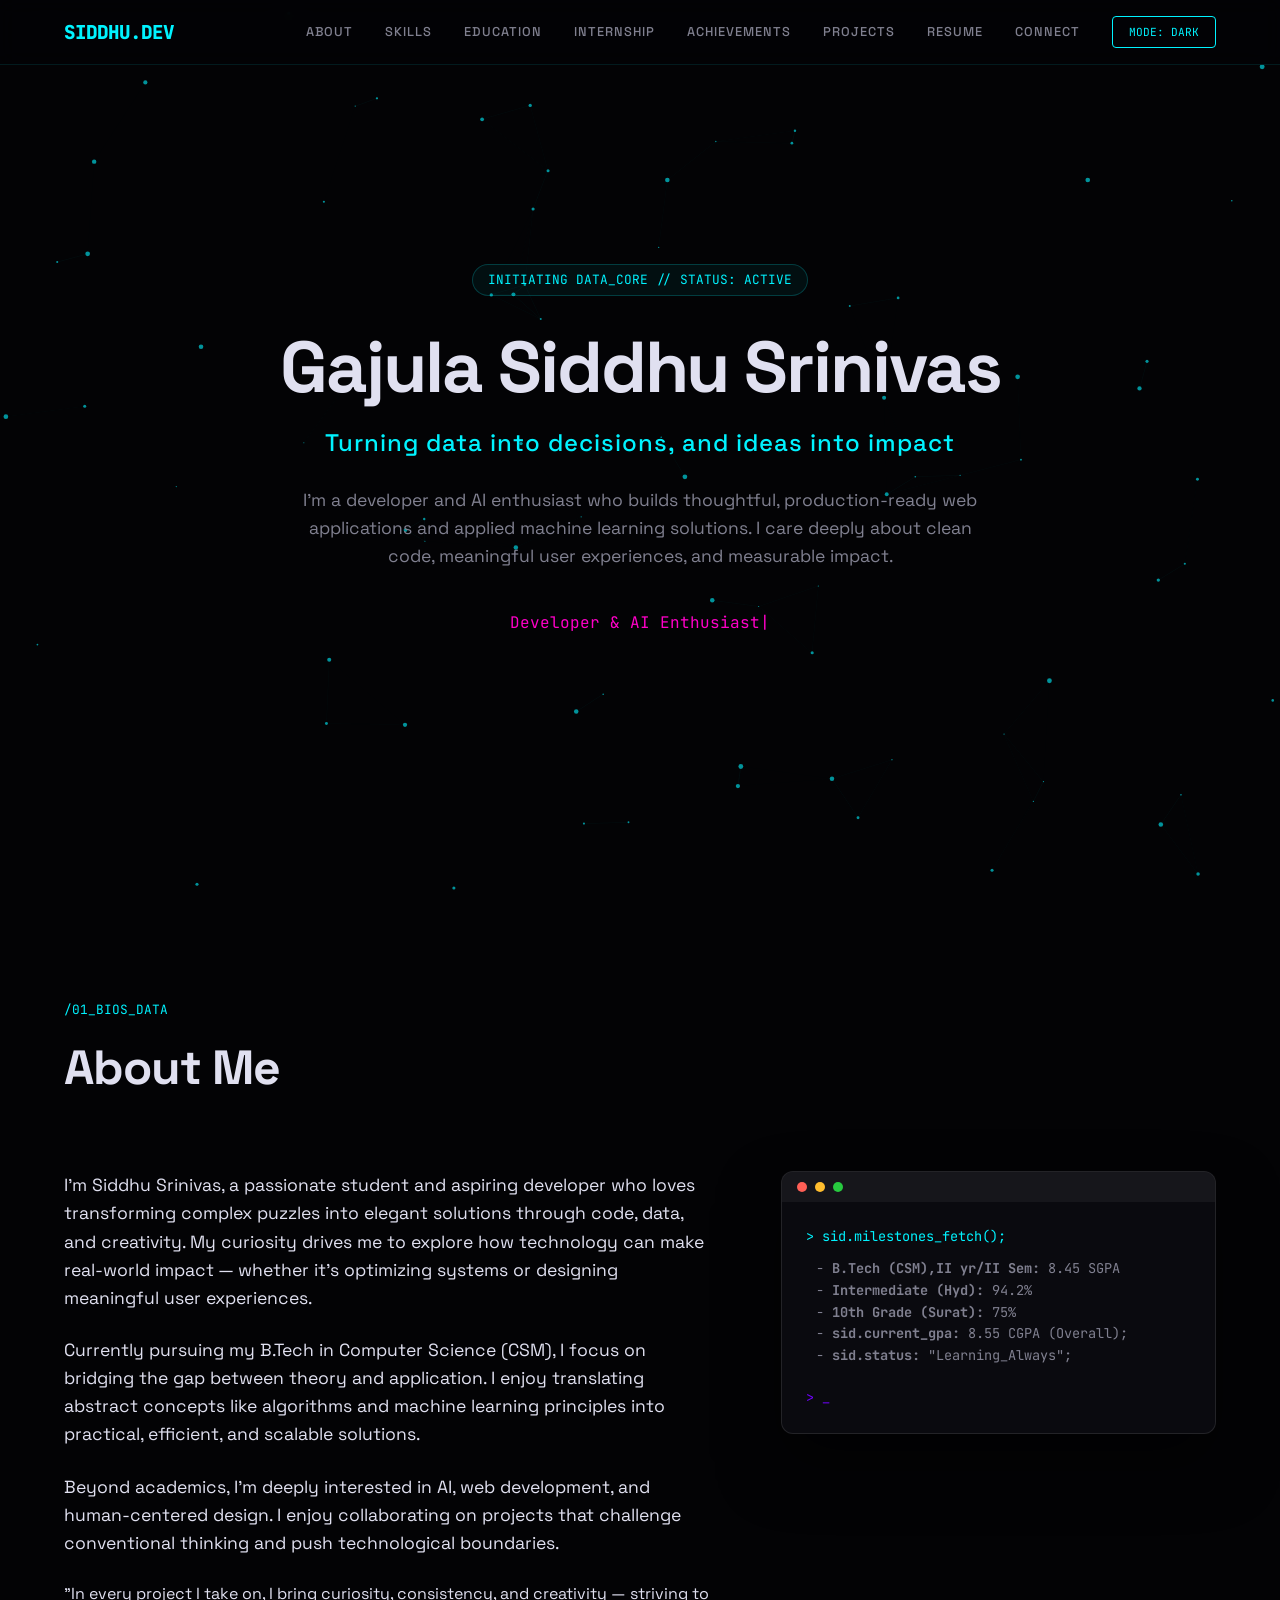
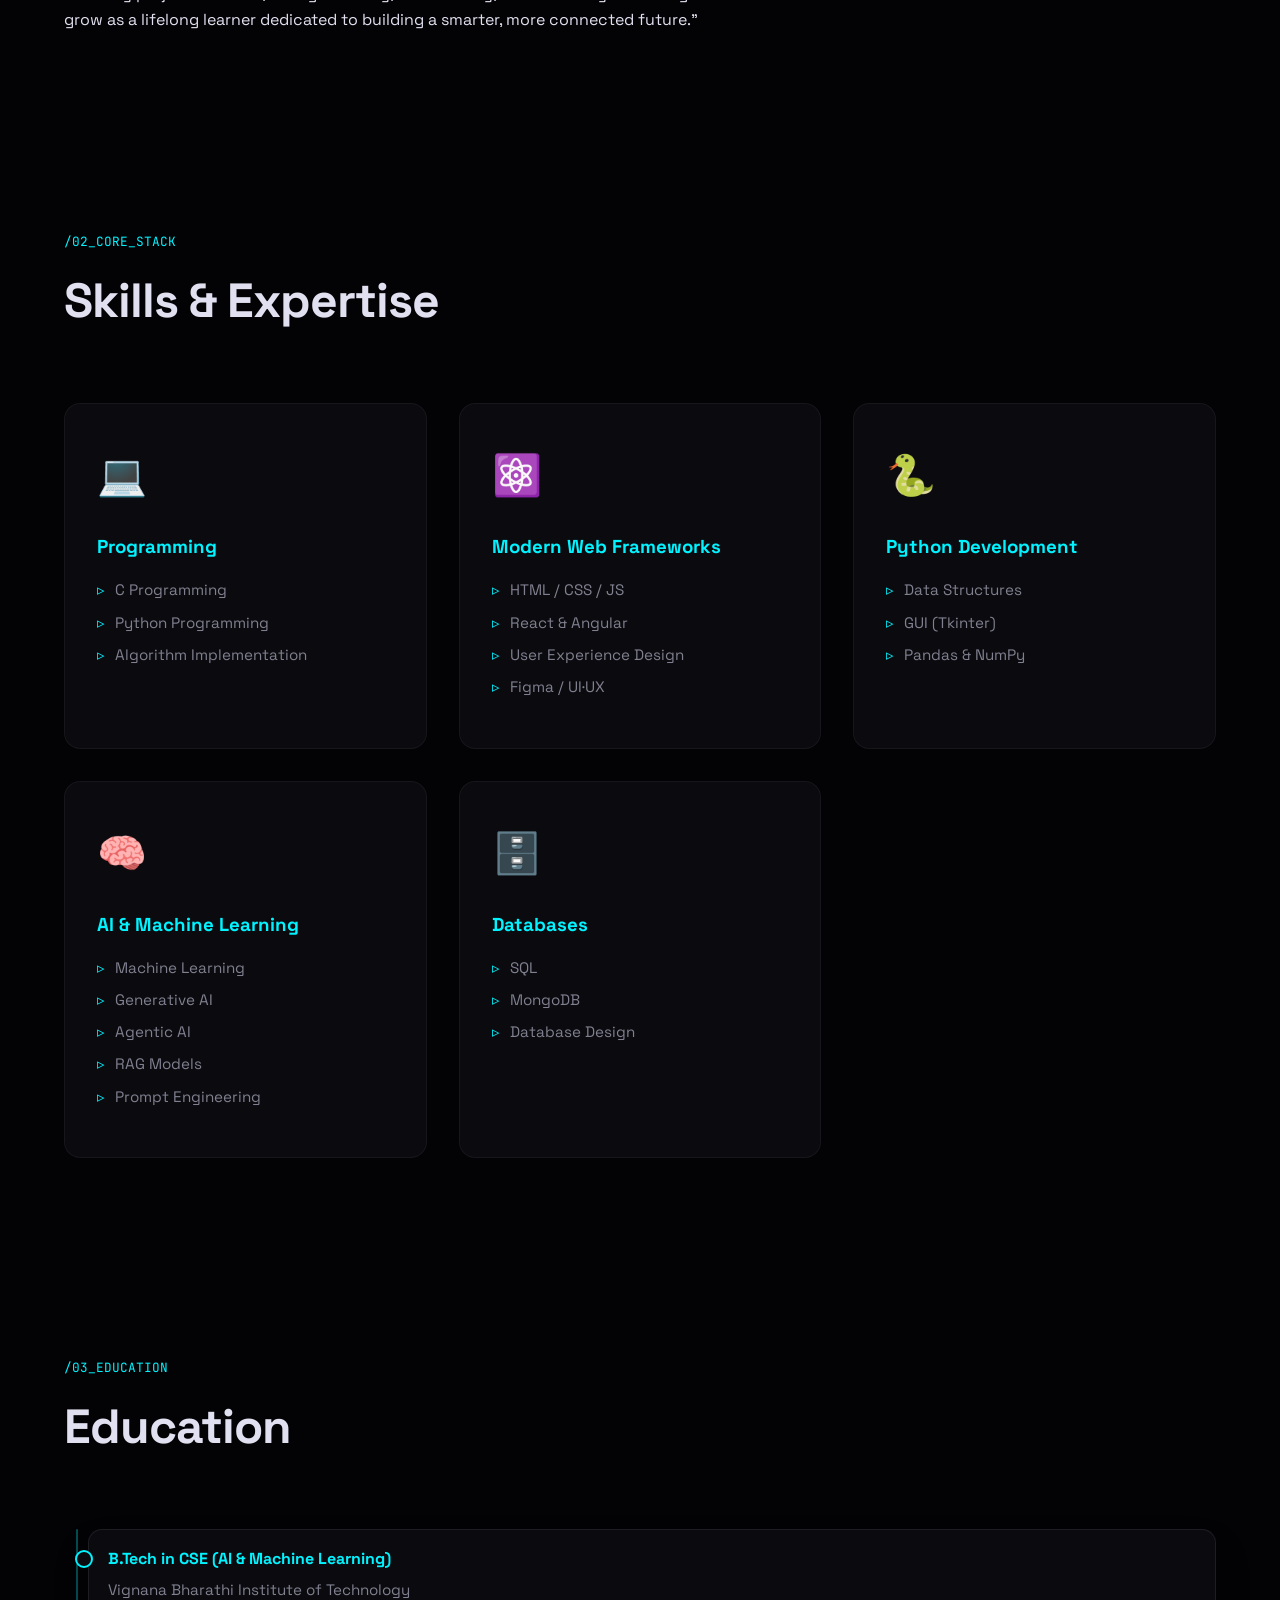
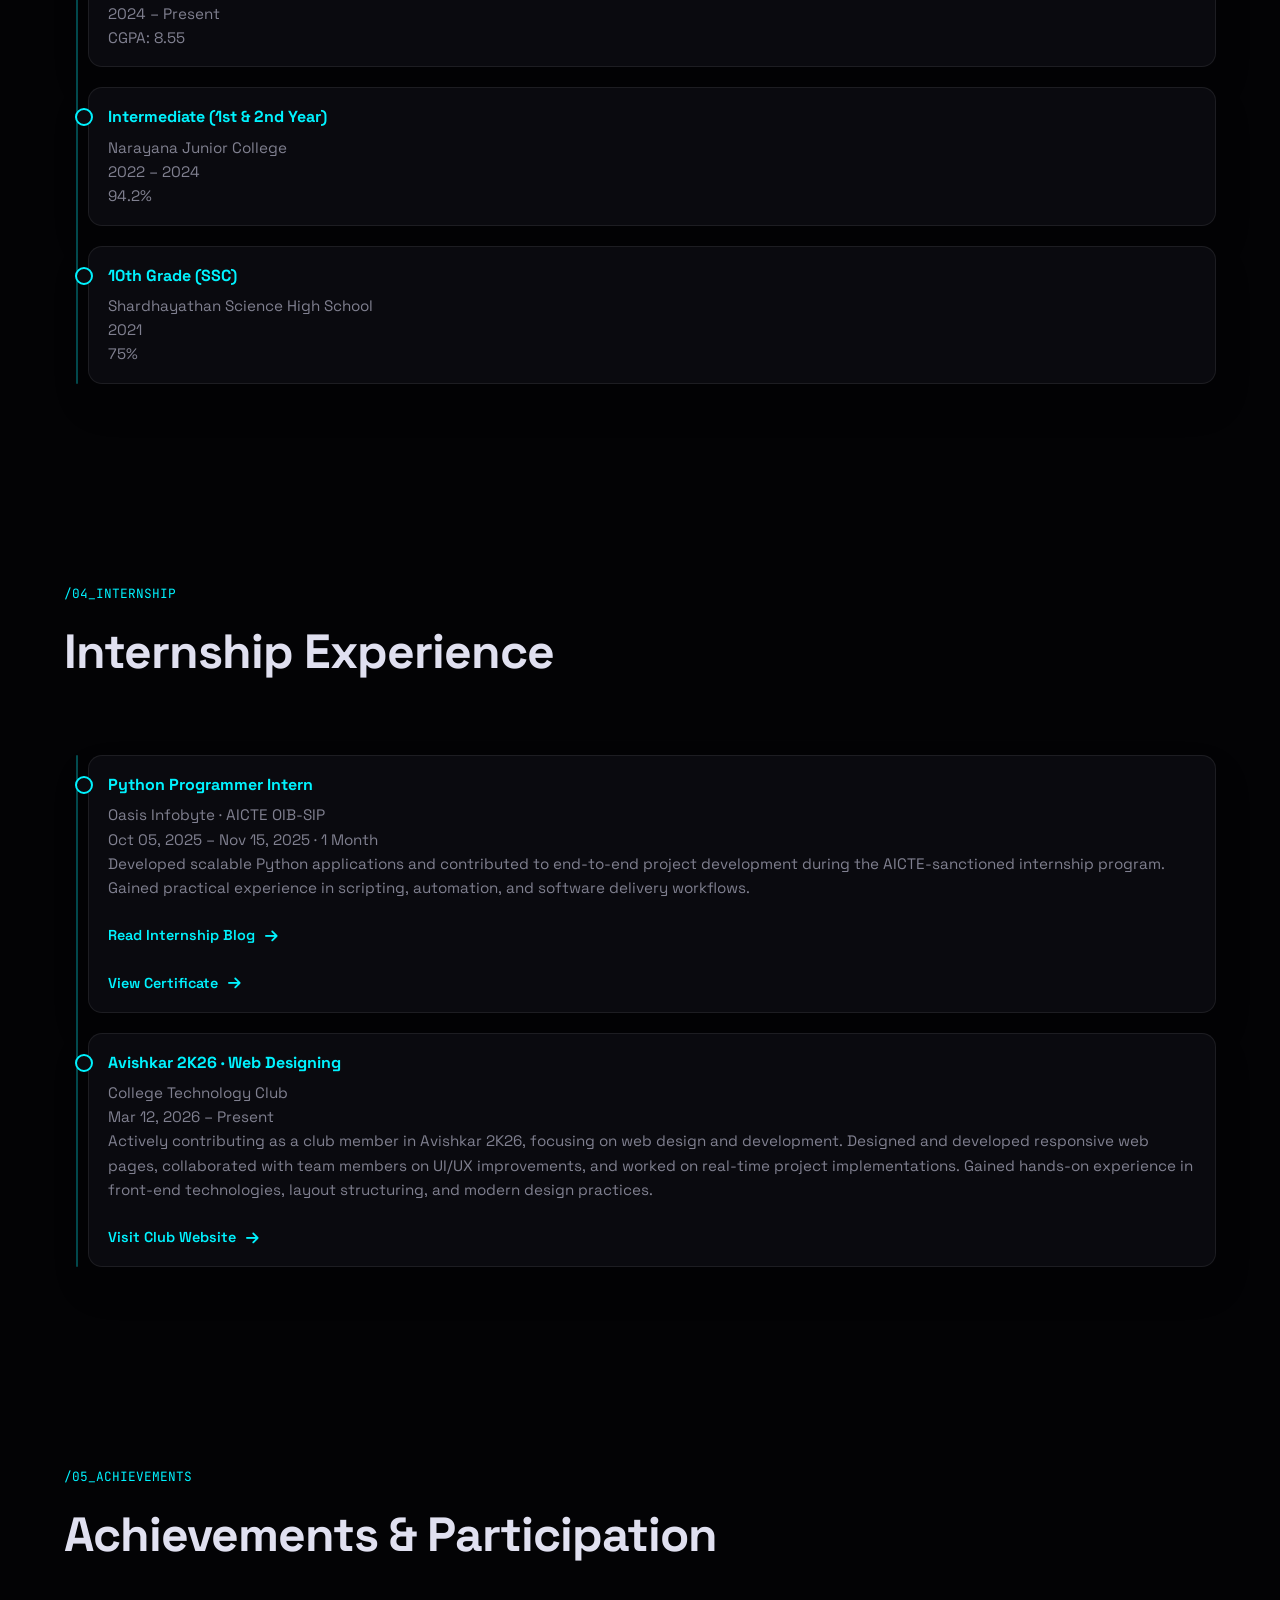
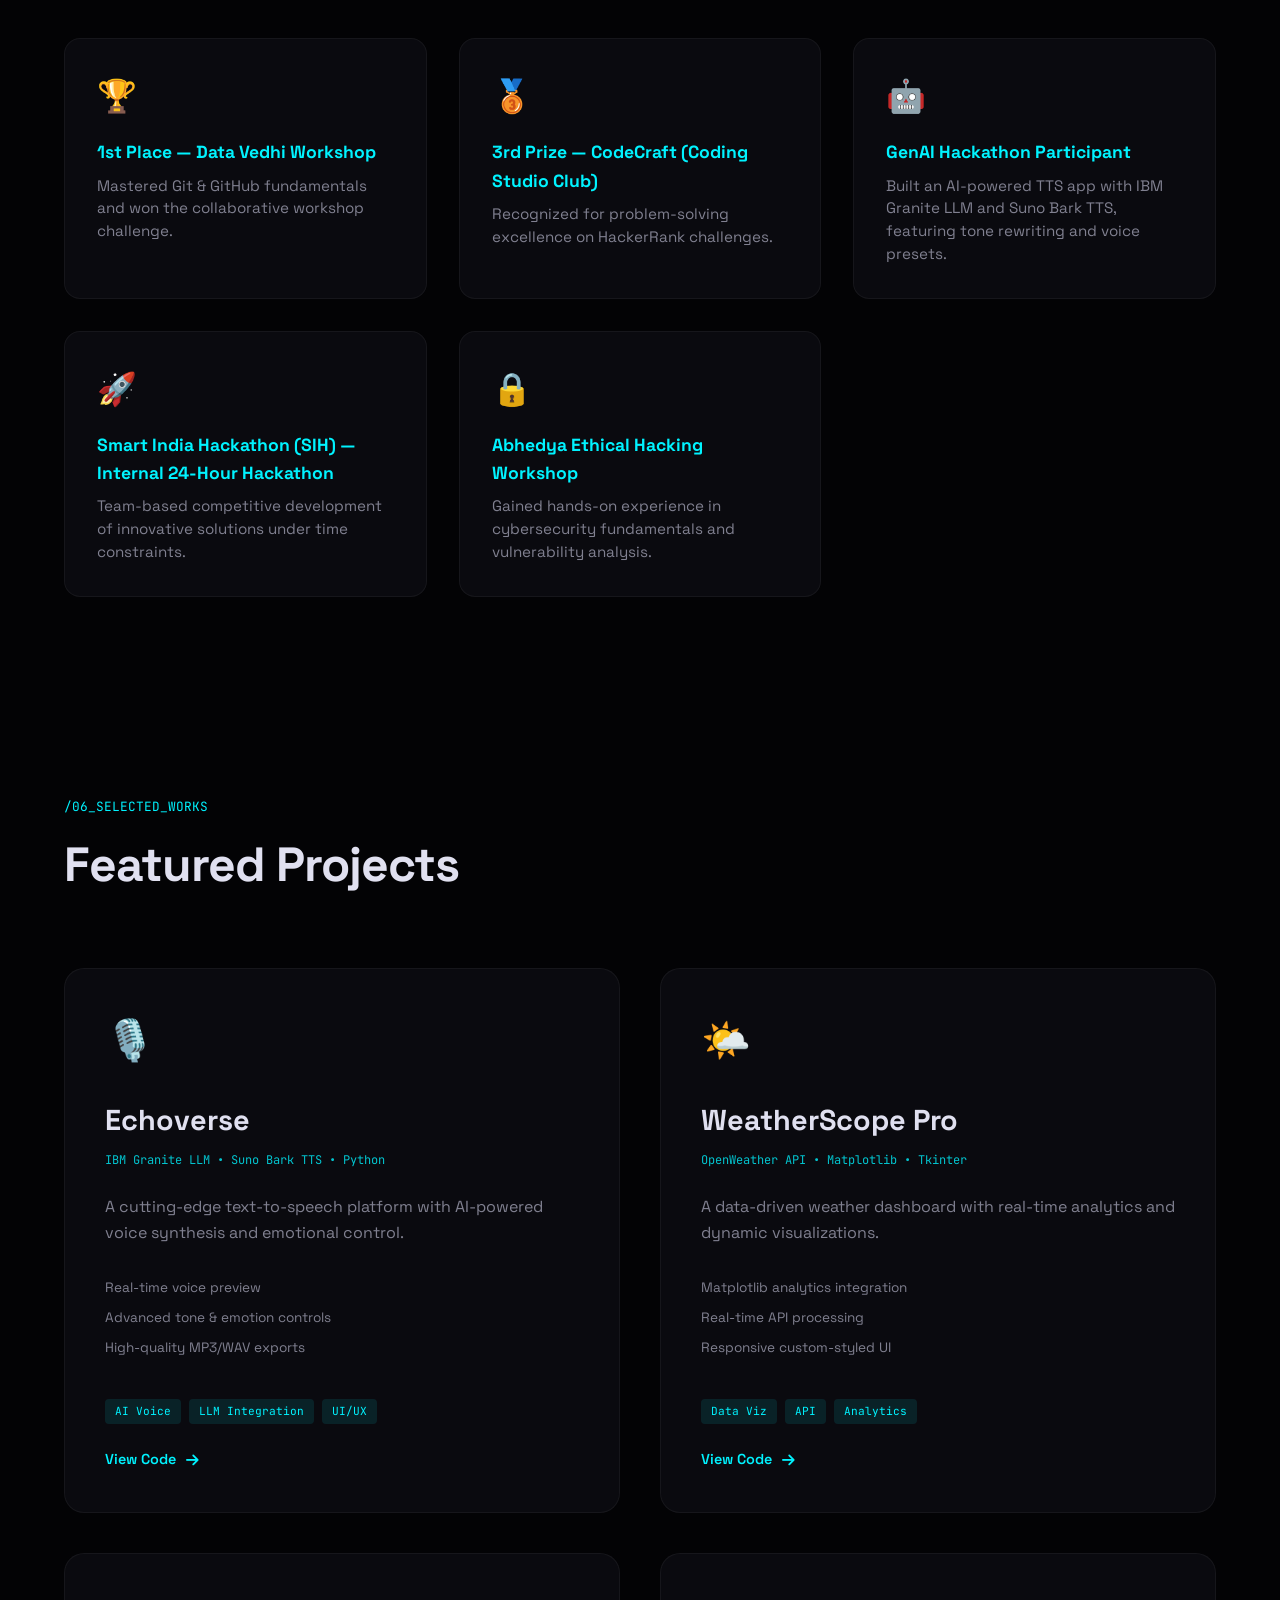
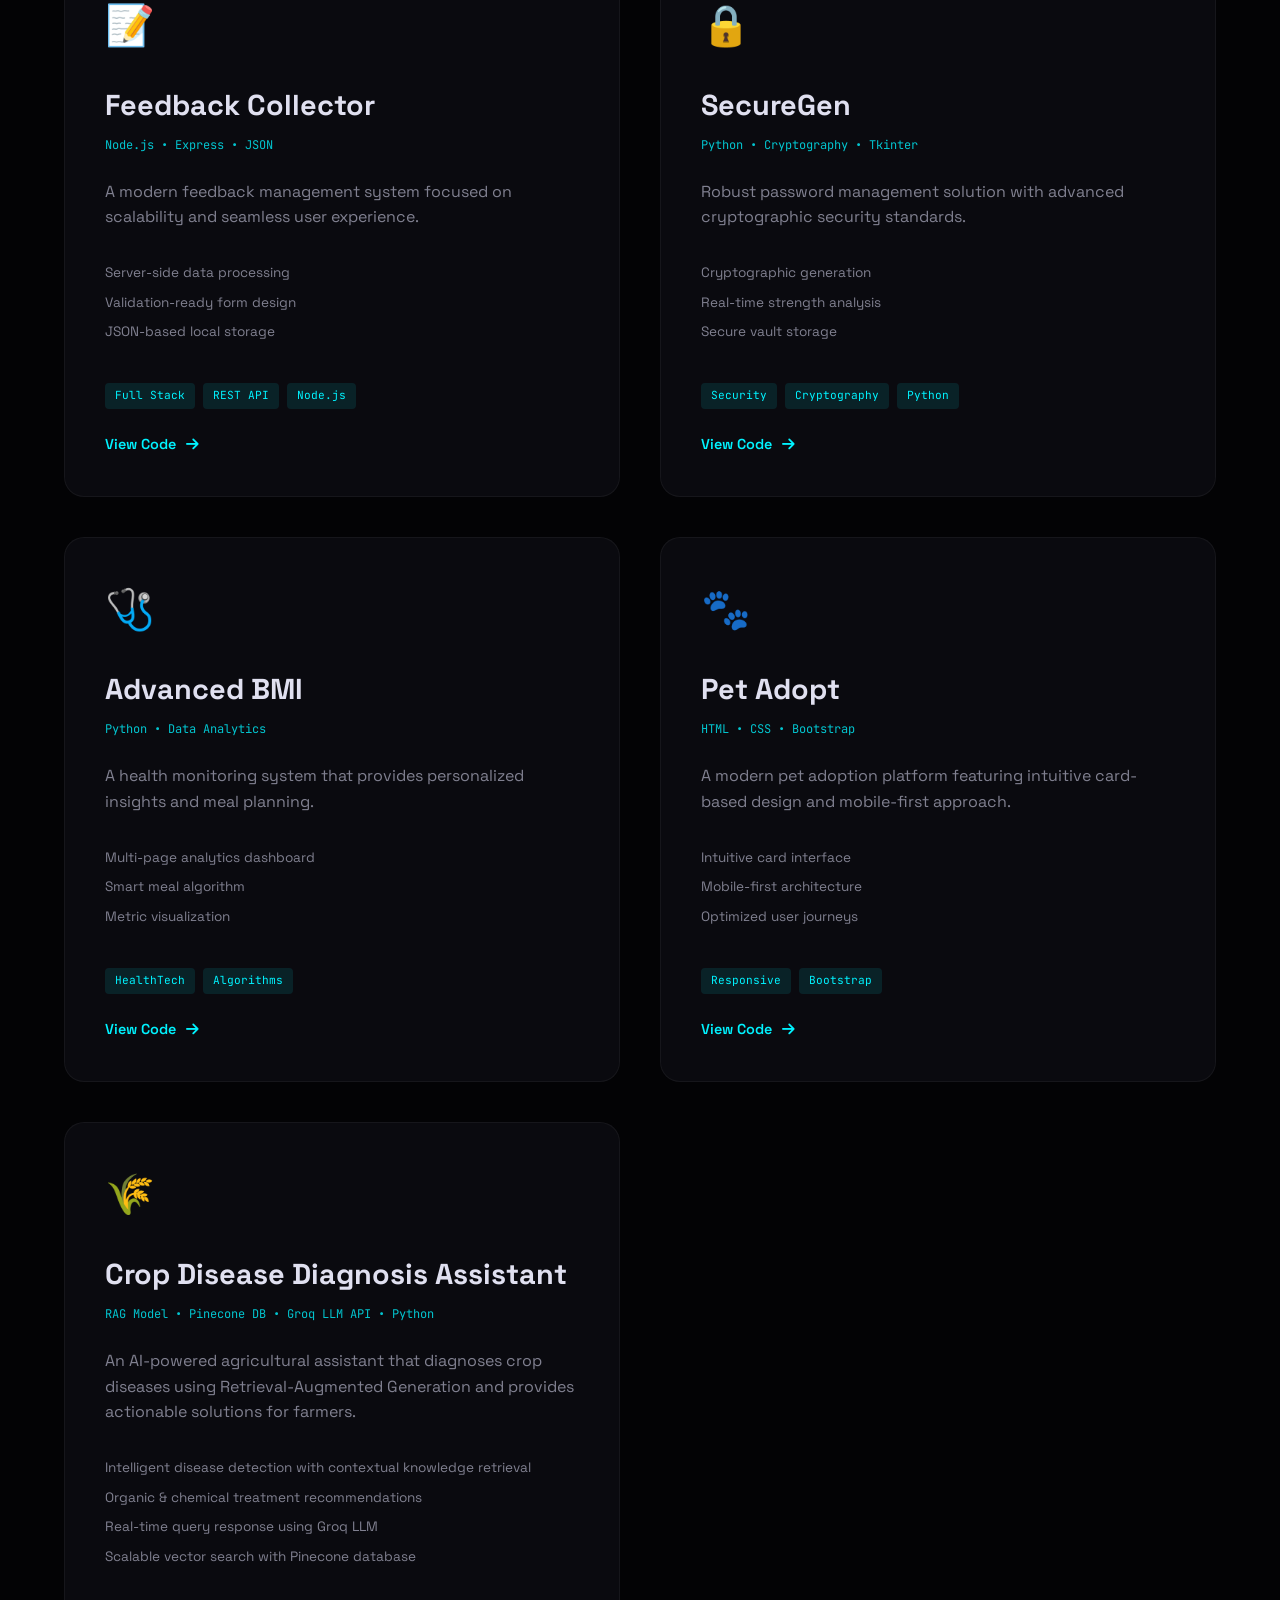
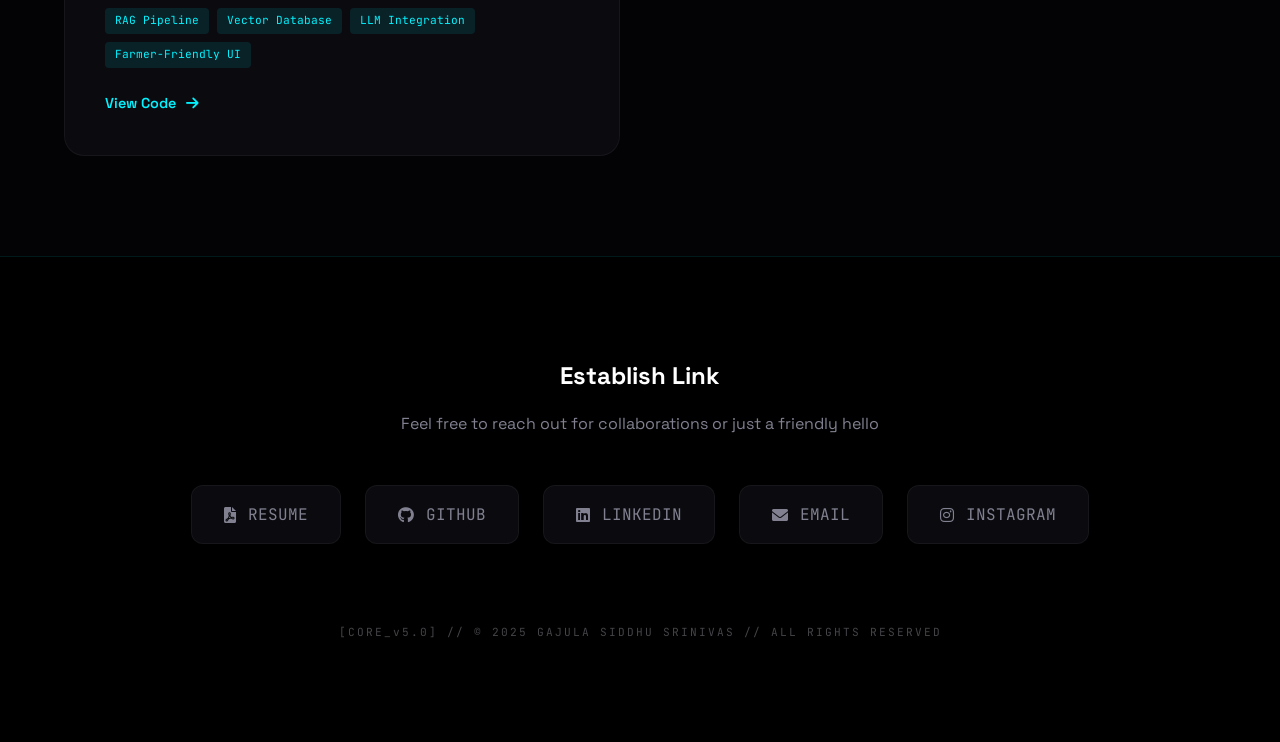
==== commit b0a9c049: "Add a my previous Project and Update a my Skills and add A Resume" ====
--- a/codex/index.html
+++ b/codex/index.html
@@ -127,6 +127,16 @@
             text-shadow: var(--neon-glow);
         }
 
+        
+        .light-mode .nav-item {
+            color: #d6d6e0;
+        }
+
+        .light-mode .nav-item:hover {
+            color: var(--primary);
+            text-shadow: none;
+        }
+
         #theme-toggle {
             background: transparent;
             border: 1px solid var(--primary);
@@ -308,6 +318,107 @@
         .skill-list li::before {
             content: '▹';
             color: var(--primary);
+        }
+
+        /* --- Education Timeline --- */
+        .education-timeline {
+            display: grid;
+            gap: 1.25rem;
+            position: relative;
+            padding-left: 1.5rem;
+            margin-top: 1rem;
+        }
+
+        .education-timeline::before {
+            content: '';
+            position: absolute;
+            left: 0.75rem;
+            top: 0;
+            bottom: 0;
+            width: 2px;
+            background: rgba(0, 243, 255, 0.3);
+            border-radius: 50px;
+        }
+
+        .education-item {
+            background: var(--surface);
+            border: 1px solid rgba(255, 255, 255, 0.08);
+            border-radius: 14px;
+            padding: 1rem 1.2rem;
+            position: relative;
+            transition: var(--transition);
+            box-shadow: 0 20px 35px rgba(0, 0, 0, 0.2);
+        }
+
+        .education-item:hover {
+            transform: translateY(-6px);
+            border-color: var(--primary);
+            box-shadow: 0 25px 45px rgba(0, 243, 255, 0.3);
+        }
+
+        .education-item::before {
+            content: '';
+            position: absolute;
+            left: -14px;
+            top: 20px;
+            width: 14px;
+            height: 14px;
+            border-radius: 50%;
+            background: var(--surface);
+            border: 2px solid var(--primary);
+        }
+
+        .education-item h4 {
+            margin-bottom: 0.35rem;
+            color: var(--primary);
+        }
+
+        .education-item span,
+        .education-item p {
+            display: block;
+            color: var(--text-dim);
+            font-size: 0.95rem;
+        }
+
+        /* --- Achievements Grid --- */
+        .achievements-grid {
+            display: grid;
+            grid-template-columns: repeat(auto-fit, minmax(320px, 1fr));
+            gap: 2rem;
+        }
+
+        .achievement-card {
+            background: var(--surface);
+            padding: 2rem;
+            border-radius: 16px;
+            border: 1px solid rgba(255, 255, 255, 0.05);
+            transition: var(--transition);
+            position: relative;
+            overflow: hidden;
+        }
+
+        .achievement-card:hover {
+            transform: translateY(-10px);
+            border-color: var(--primary);
+            box-shadow: var(--neon-glow);
+        }
+
+        .achievement-icon {
+            font-size: 2rem;
+            margin-bottom: 1rem;
+            display: block;
+        }
+
+        .achievement-card h4 {
+            margin-bottom: 0.5rem;
+            color: var(--primary);
+            font-size: 1.1rem;
+        }
+
+        .achievement-card p {
+            color: var(--text-dim);
+            font-size: 0.95rem;
+            line-height: 1.5;
         }
 
         /* --- Projects Grid --- */
@@ -474,7 +585,11 @@
         <div class="nav-links">
             <a href="#about" class="nav-item">About</a>
             <a href="#skills" class="nav-item">Skills</a>
+            <a href="#education" class="nav-item">Education</a>
+            <a href="#internship" class="nav-item">Internship</a>
+            <a href="#achievements" class="nav-item">Achievements</a>
             <a href="#projects" class="nav-item">Projects</a>
+            <a href="Resume.html" class="nav-item" target="_blank">Resume</a>
             <a href="#contact" class="nav-item">Connect</a>
             <button id="theme-toggle">MODE: DARK</button>
         </div>
@@ -521,8 +636,8 @@
                     <div style="padding-left: 10px;">
                         - <strong>B.Tech (CSM),II yr/II Sem:</strong> 8.45 SGPA<br>
                         - <strong>Intermediate (Hyd):</strong> 94.2%<br>
-                        - <strong>10th Grade (Surat):</strong> 75.8%<br>
-                        - <strong>sid.current_gpa:</strong> 8.58 CGPA (Overall);<br>
+                        - <strong>10th Grade (Surat):</strong> 75%<br>
+                        - <strong>sid.current_gpa:</strong> 8.55 CGPA (Overall);<br>
                         - <strong>sid.status:</strong> "Learning_Always";
                     </div>
                     <div style="color: var(--secondary); margin-top: 20px;">> _</div>
@@ -536,53 +651,147 @@
             <span class="section-tag">/02_CORE_STACK</span>
             <h2 class="section-title">Skills & Expertise</h2>
         </div>
+        
         <div class="skills-grid reveal">
             <div class="skill-card">
                 <span class="skill-icon">💻</span>
-                <h3>Web Development</h3>
+                <h3>Programming</h3>
                 <ul class="skill-list">
-                    <li>HTML5 & CSS3</li>
-                    <li>JavaScript (ES6+)</li>
-                    <li>Node.js & Express</li>
-                    <li>Responsive Design</li>
+                    <li>C Programming</li>
+                    <li>Python Programming</li>
+                    <li>Algorithm Implementation</li>
+                </ul>
+            </div>
+            <div class="skill-card">
+                <span class="skill-icon">⚛️</span>
+                <h3>Modern Web Frameworks</h3>
+                <ul class="skill-list">
+                    <li>HTML / CSS / JS</li>
+                    <li>React & Angular</li>
+                    <li>User Experience Design</li>
+                    <li>Figma / UI·UX</li>
                 </ul>
             </div>
             <div class="skill-card">
                 <span class="skill-icon">🐍</span>
                 <h3>Python Development</h3>
                 <ul class="skill-list">
-                    <li>Data Structures & Algos</li>
-                    <li>OOP & GUI (Tkinter)</li>
-                    <li>Automation Scripts</li>
-                    <li>Library Management</li>
+                    <li>Data Structures</li>
+                    <li>GUI (Tkinter)</li>
+                    <li>Pandas & NumPy</li>
                 </ul>
             </div>
             <div class="skill-card">
-                <span class="skill-icon">🤖</span>
-                <h3>Machine Learning</h3>
+                <span class="skill-icon">🧠</span>
+                <h3>AI & Machine Learning</h3>
                 <ul class="skill-list">
-                    <li>Scikit-learn</li>
-                    <li>TensorFlow / Keras</li>
-                    <li>Data Preprocessing</li>
-                    <li>Feature Engineering</li>
+                    <li>Machine Learning</li>
+                    <li>Generative AI</li>
+                    <li>Agentic AI</li>
+                    <li>RAG Models</li>
+                    <li>Prompt Engineering</li>
                 </ul>
             </div>
             <div class="skill-card">
-                <span class="skill-icon">📊</span>
-                <h3>Advanced Excel</h3>
+                <span class="skill-icon">🗄️</span>
+                <h3>Databases</h3>
                 <ul class="skill-list">
-                    <li>VBA & Macros</li>
-                    <li>Pivot Tables</li>
-                    <li>Power Query</li>
-                    <li>Data Visualization</li>
-                </ul>
+                    <li>SQL</li>
+                    <li>MongoDB</li>
+                    <li>Database Design</li>
+                </ul>
+            </div>
+        </div>
+    </section>
+
+    <section id="education">
+        <div class="section-header reveal">
+            <span class="section-tag">/03_EDUCATION</span>
+            <h2 class="section-title">Education</h2>
+        </div>
+        <div class="education-timeline reveal">
+            <div class="education-item">
+                <h4>B.Tech in CSE (AI & Machine Learning)</h4>
+                <span>Vignana Bharathi Institute of Technology</span>
+                <p>2024 – Present</p>
+                <p>CGPA: 8.55</p>
+            </div>
+            <div class="education-item">
+                <h4>Intermediate (1st & 2nd Year)</h4>
+                <span>Narayana Junior College</span>
+                <p>2022 – 2024</p>
+                <p>94.2%</p>
+            </div>
+            <div class="education-item">
+                <h4>10th Grade (SSC)</h4>
+                <span>Shardhayathan Science High School</span>
+                <p>2021</p>
+                <p>75%</p>
+            </div>
+        </div>
+    </section>
+
+    <section id="internship">
+        <div class="section-header reveal">
+            <span class="section-tag">/04_INTERNSHIP</span>
+            <h2 class="section-title">Internship Experience</h2>
+        </div>
+        <div class="education-timeline reveal">
+            <div class="education-item">
+                <h4>Python Programmer Intern</h4>
+                <span>Oasis Infobyte · AICTE OIB-SIP</span>
+                <p>Oct 05, 2025 – Nov 15, 2025 · 1 Month</p>
+                <p>Developed scalable Python applications and contributed to end-to-end project development during the AICTE-sanctioned internship program. Gained practical experience in scripting, automation, and software delivery workflows.</p>
+                <a href="https://oasis-intership-experience-blog.netlify.app/" class="view-code" target="_blank" rel="noopener noreferrer">Read Internship Blog <i class="fas fa-arrow-right"></i></a><br>
+                <a href="file:///C:\Users\OmSidhu\Downloads\My-Landing-Page\codex\Images\Gajula Siddhu Srinivas Certificate.pdf" class="view-code" target="_blank" rel="noopener noreferrer">View Certificate <i class="fas fa-arrow-right"></i></a>
+            </div>
+            <div class="education-item">
+                <h4>Avishkar 2K26 · Web Designing</h4>
+                <span>College Technology Club</span>
+                <p>Mar 12, 2026 – Present</p>
+                <p>Actively contributing as a club member in Avishkar 2K26, focusing on web design and development. Designed and developed responsive web pages, collaborated with team members on UI/UX improvements, and worked on real-time project implementations. Gained hands-on experience in front-end technologies, layout structuring, and modern design practices.</p>
+                <a href="https://avishkar2k25.ieeevbitsb.in/" class="view-code" target="_blank" rel="noopener noreferrer">Visit Club Website <i class="fas fa-arrow-right"></i></a>
+            </div>
+        </div>
+    </section>
+
+    <section id="achievements">
+        <div class="section-header reveal">
+            <span class="section-tag">/05_ACHIEVEMENTS</span>
+            <h2 class="section-title">Achievements & Participation</h2>
+        </div>
+        <div class="achievements-grid reveal">
+            <div class="achievement-card">
+                <span class="achievement-icon">🏆</span>
+                <h4>1st Place — Data Vedhi Workshop</h4>
+                <p>Mastered Git & GitHub fundamentals and won the collaborative workshop challenge.</p>
+            </div>
+            <div class="achievement-card">
+                <span class="achievement-icon">🥉</span>
+                <h4>3rd Prize — CodeCraft (Coding Studio Club)</h4>
+                <p>Recognized for problem-solving excellence on HackerRank challenges.</p>
+            </div>
+            <div class="achievement-card">
+                <span class="achievement-icon">🤖</span>
+                <h4>GenAI Hackathon Participant</h4>
+                <p>Built an AI-powered TTS app with IBM Granite LLM and Suno Bark TTS, featuring tone rewriting and voice presets.</p>
+            </div>
+            <div class="achievement-card">
+                <span class="achievement-icon">🚀</span>
+                <h4>Smart India Hackathon (SIH) — Internal 24-Hour Hackathon</h4>
+                <p>Team-based competitive development of innovative solutions under time constraints.</p>
+            </div>
+            <div class="achievement-card">
+                <span class="achievement-icon">🔒</span>
+                <h4>Abhedya Ethical Hacking Workshop</h4>
+                <p>Gained hands-on experience in cybersecurity fundamentals and vulnerability analysis.</p>
             </div>
         </div>
     </section>
 
     <section id="projects">
         <div class="section-header reveal">
-            <span class="section-tag">/03_SELECTED_WORKS</span>
+            <span class="section-tag">/06_SELECTED_WORKS</span>
             <h2 class="section-title">Featured Projects</h2>
         </div>
         
@@ -698,6 +907,27 @@
                 </div>
                 <a href="https://github.com/Siddhu-Srinivas/My-Project-" class="view-code">View Code <i class="fas fa-arrow-right"></i></a>
             </div>
+
+            <!-- Project 7 -->
+            <div class="project-card">
+                <div class="project-emoji">🌾</div>
+                <h3>Crop Disease Diagnosis Assistant</h3>
+                <p class="project-tech">RAG Model • Pinecone DB • Groq LLM API • Python</p>
+                <p class="project-desc">An AI-powered agricultural assistant that diagnoses crop diseases using Retrieval-Augmented Generation and provides actionable solutions for farmers.</p>
+                <ul class="project-features">
+                    <li>Intelligent disease detection with contextual knowledge retrieval</li>
+                    <li>Organic & chemical treatment recommendations</li>
+                    <li>Real-time query response using Groq LLM</li>
+                    <li>Scalable vector search with Pinecone database</li>
+                </ul>
+                <div class="badge-grid">
+                    <span class="tech-badge">RAG Pipeline</span>
+                    <span class="tech-badge">Vector Database</span>
+                    <span class="tech-badge">LLM Integration</span>
+                    <span class="tech-badge">Farmer-Friendly UI</span>
+                </div>
+                <a href="#" class="view-code">View Code <i class="fas fa-arrow-right"></i></a>
+            </div>
         </div>
     </section>
 
@@ -706,6 +936,7 @@
         <p class="reveal" style="color: var(--text-dim); margin-top: 1rem;">Feel free to reach out for collaborations or just a friendly hello</p>
         
         <div class="social-grid reveal">
+            <a href="Resume.html" class="social-node" target="_blank"><i class="fas fa-file-pdf"></i> RESUME</a>
             <a href="https://github.com/Siddhu-Srinivas" class="social-node"><i class="fab fa-github"></i> GITHUB</a>
             <a href="https://www.linkedin.com/in/gajula-siddhu-srinivas-611439322/" class="social-node"><i class="fab fa-linkedin"></i> LINKEDIN</a>
             <a href="mailto:gajulasiddhusrinivas@gmail.com" class="social-node"><i class="fas fa-envelope"></i> EMAIL</a>
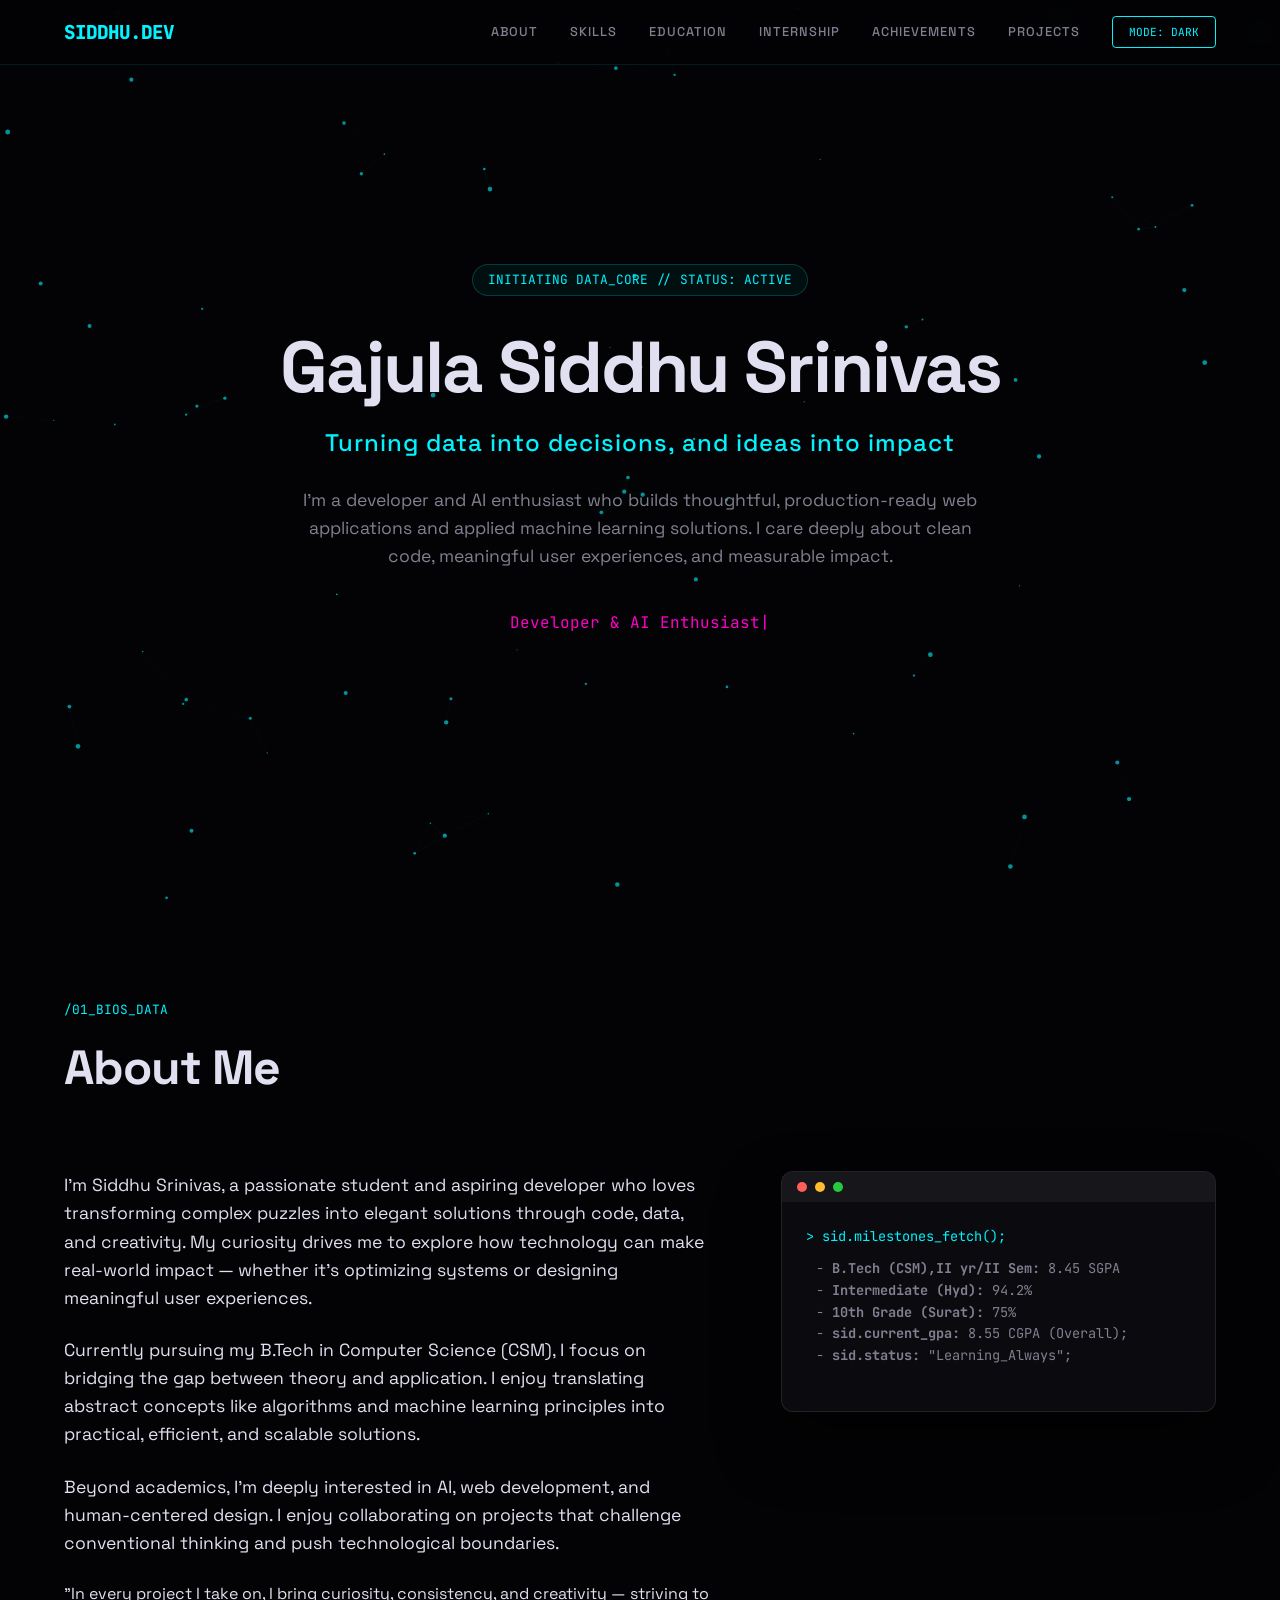
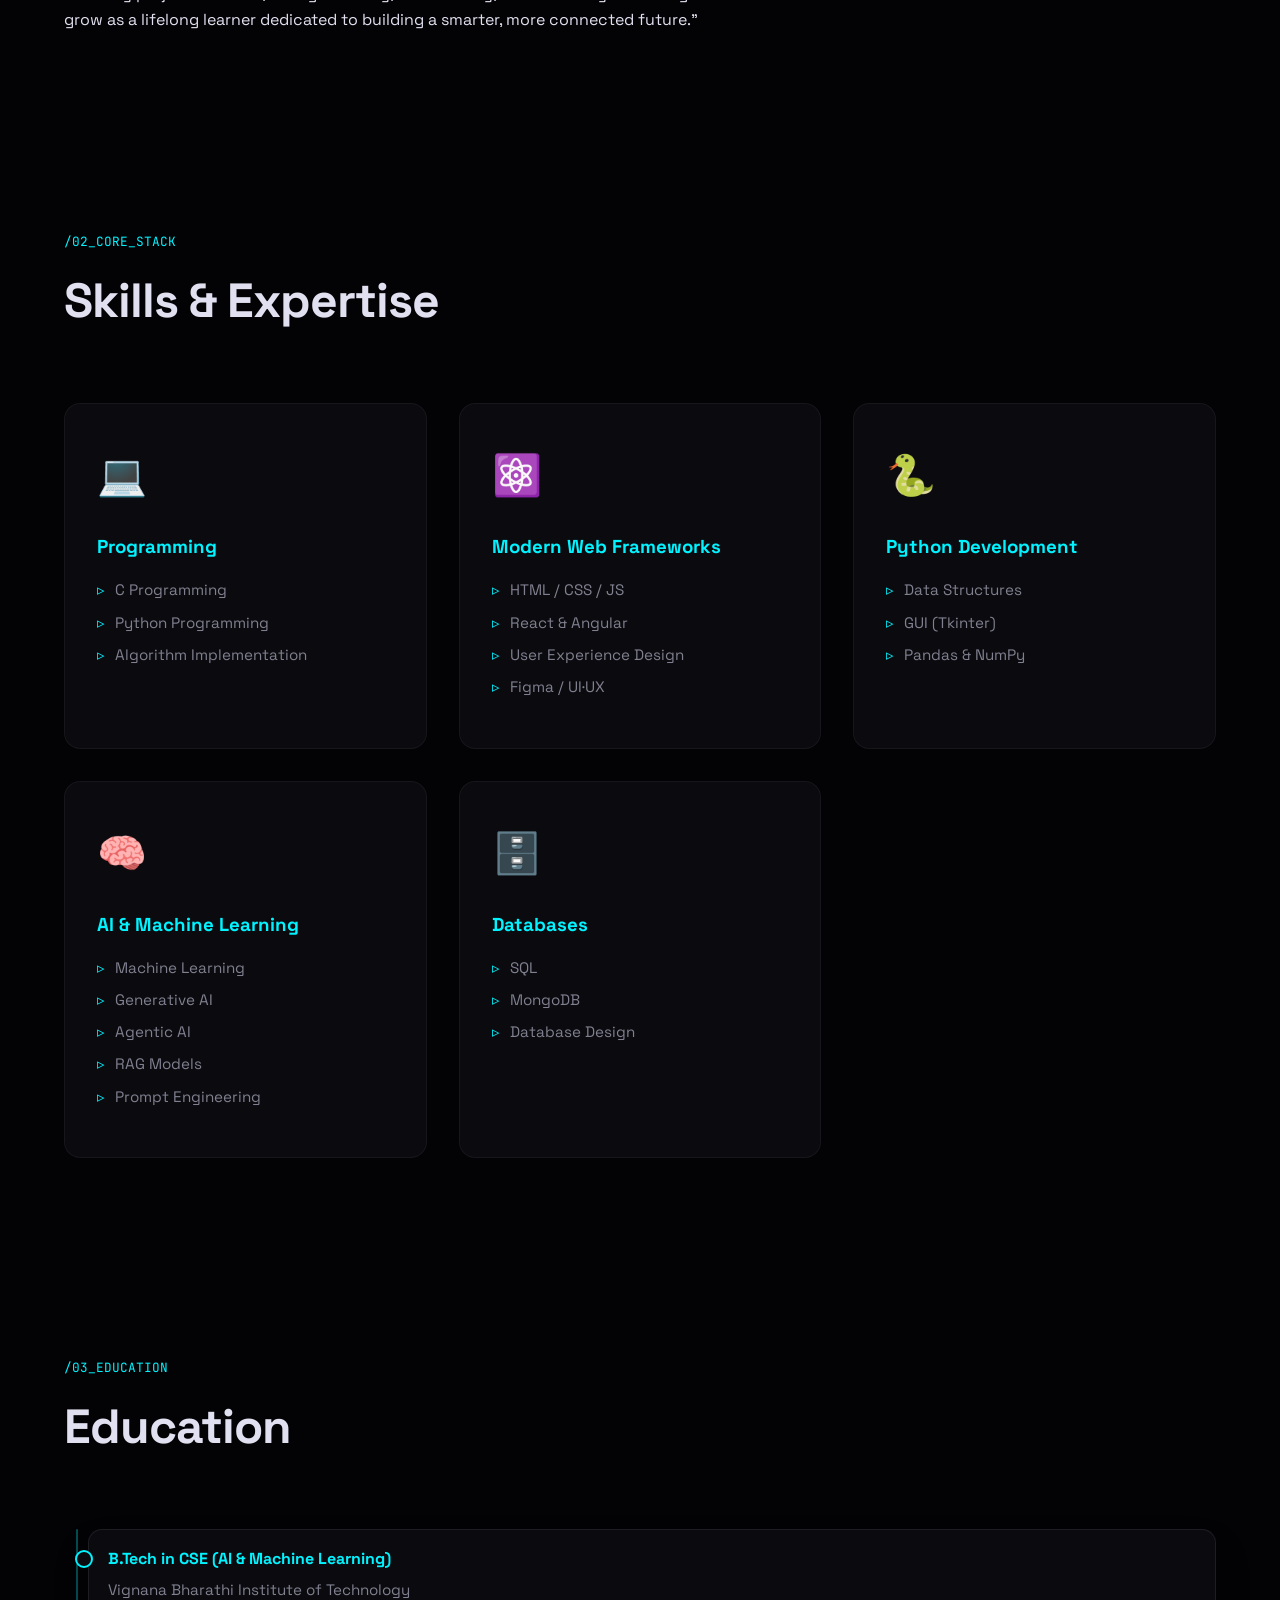
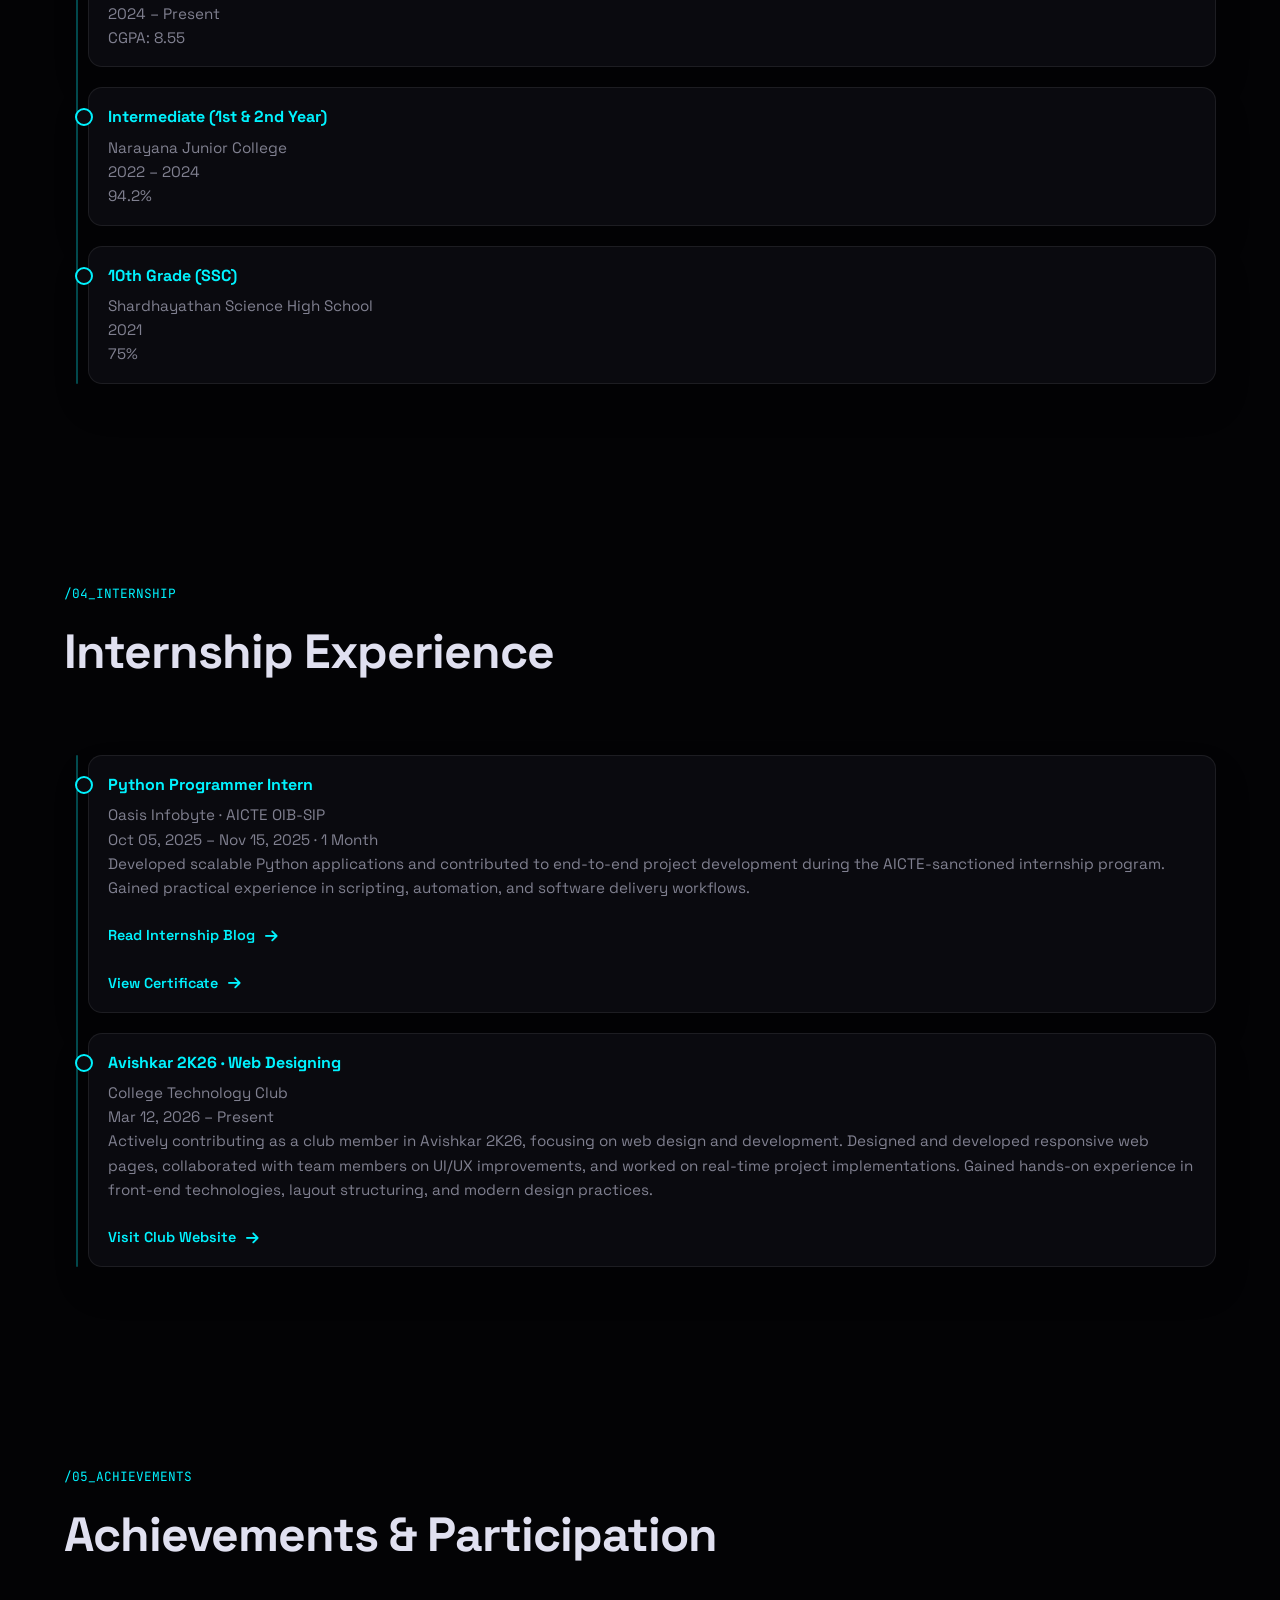
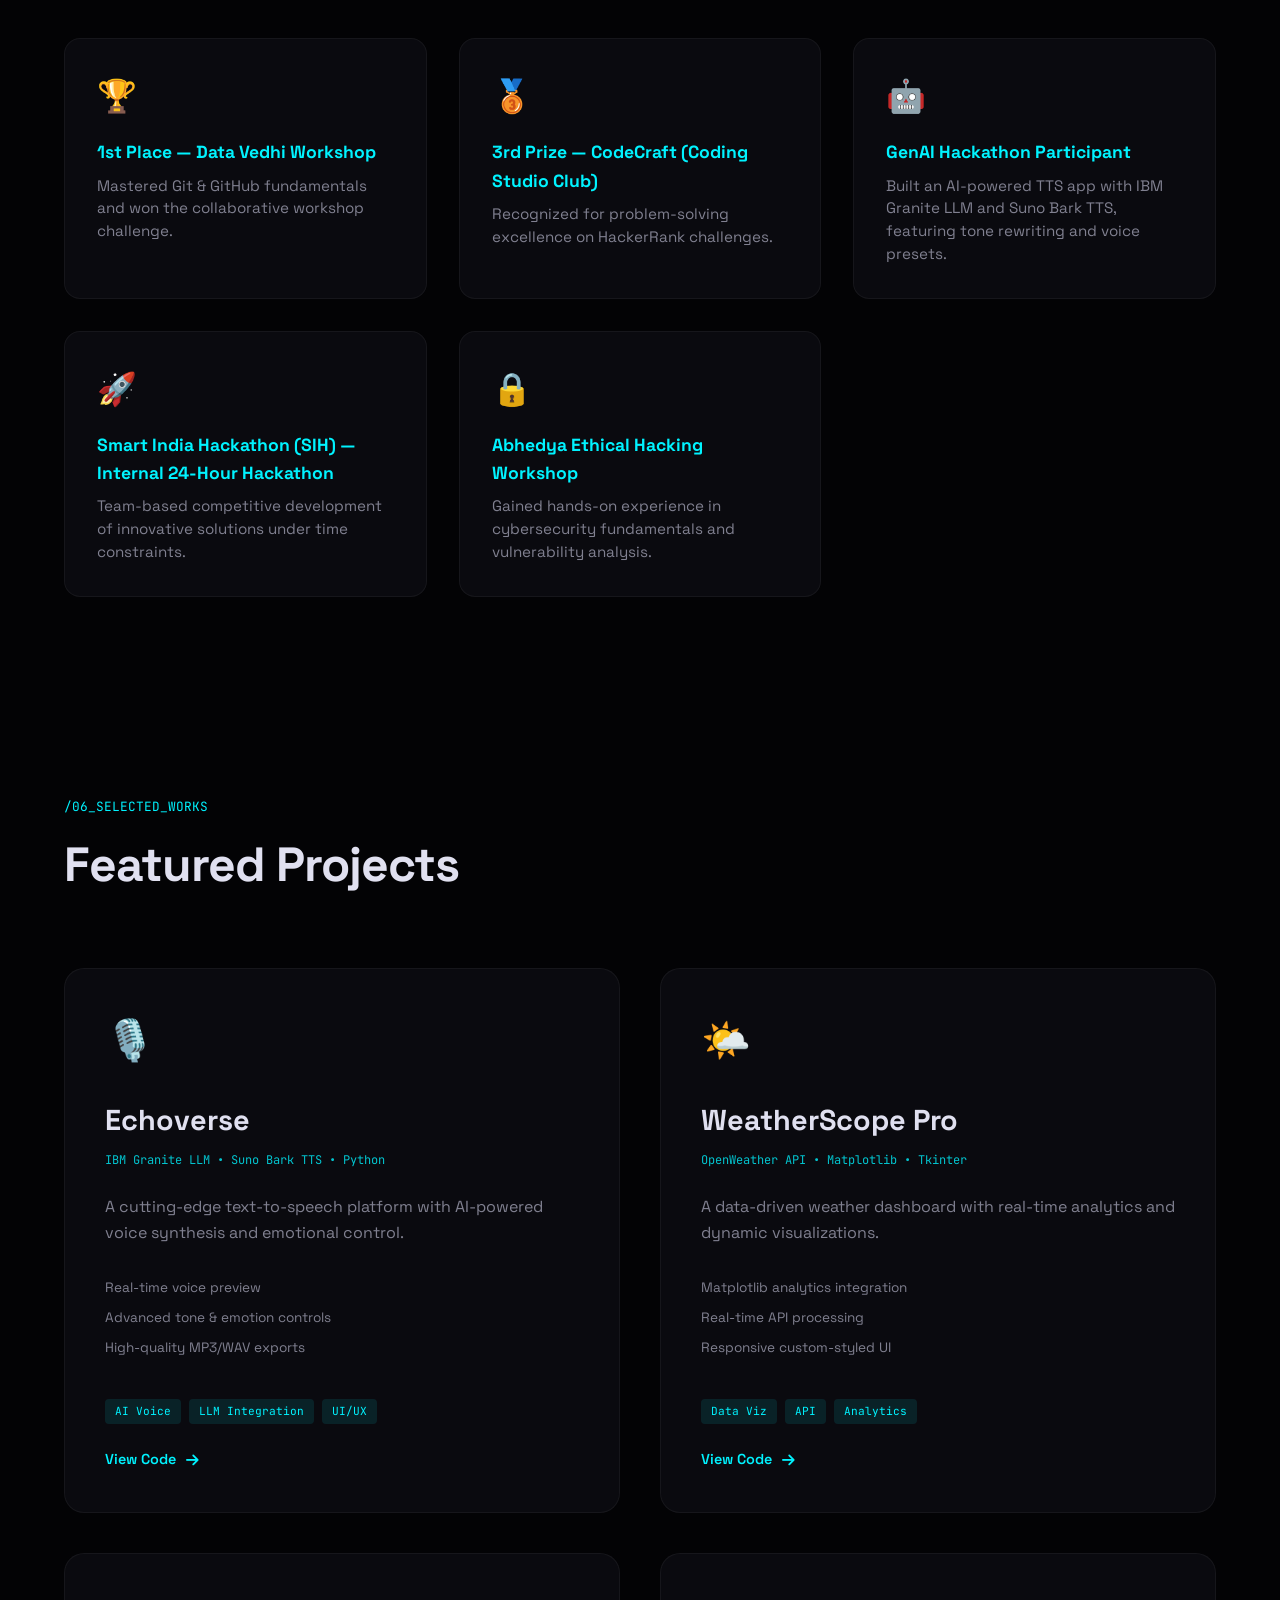
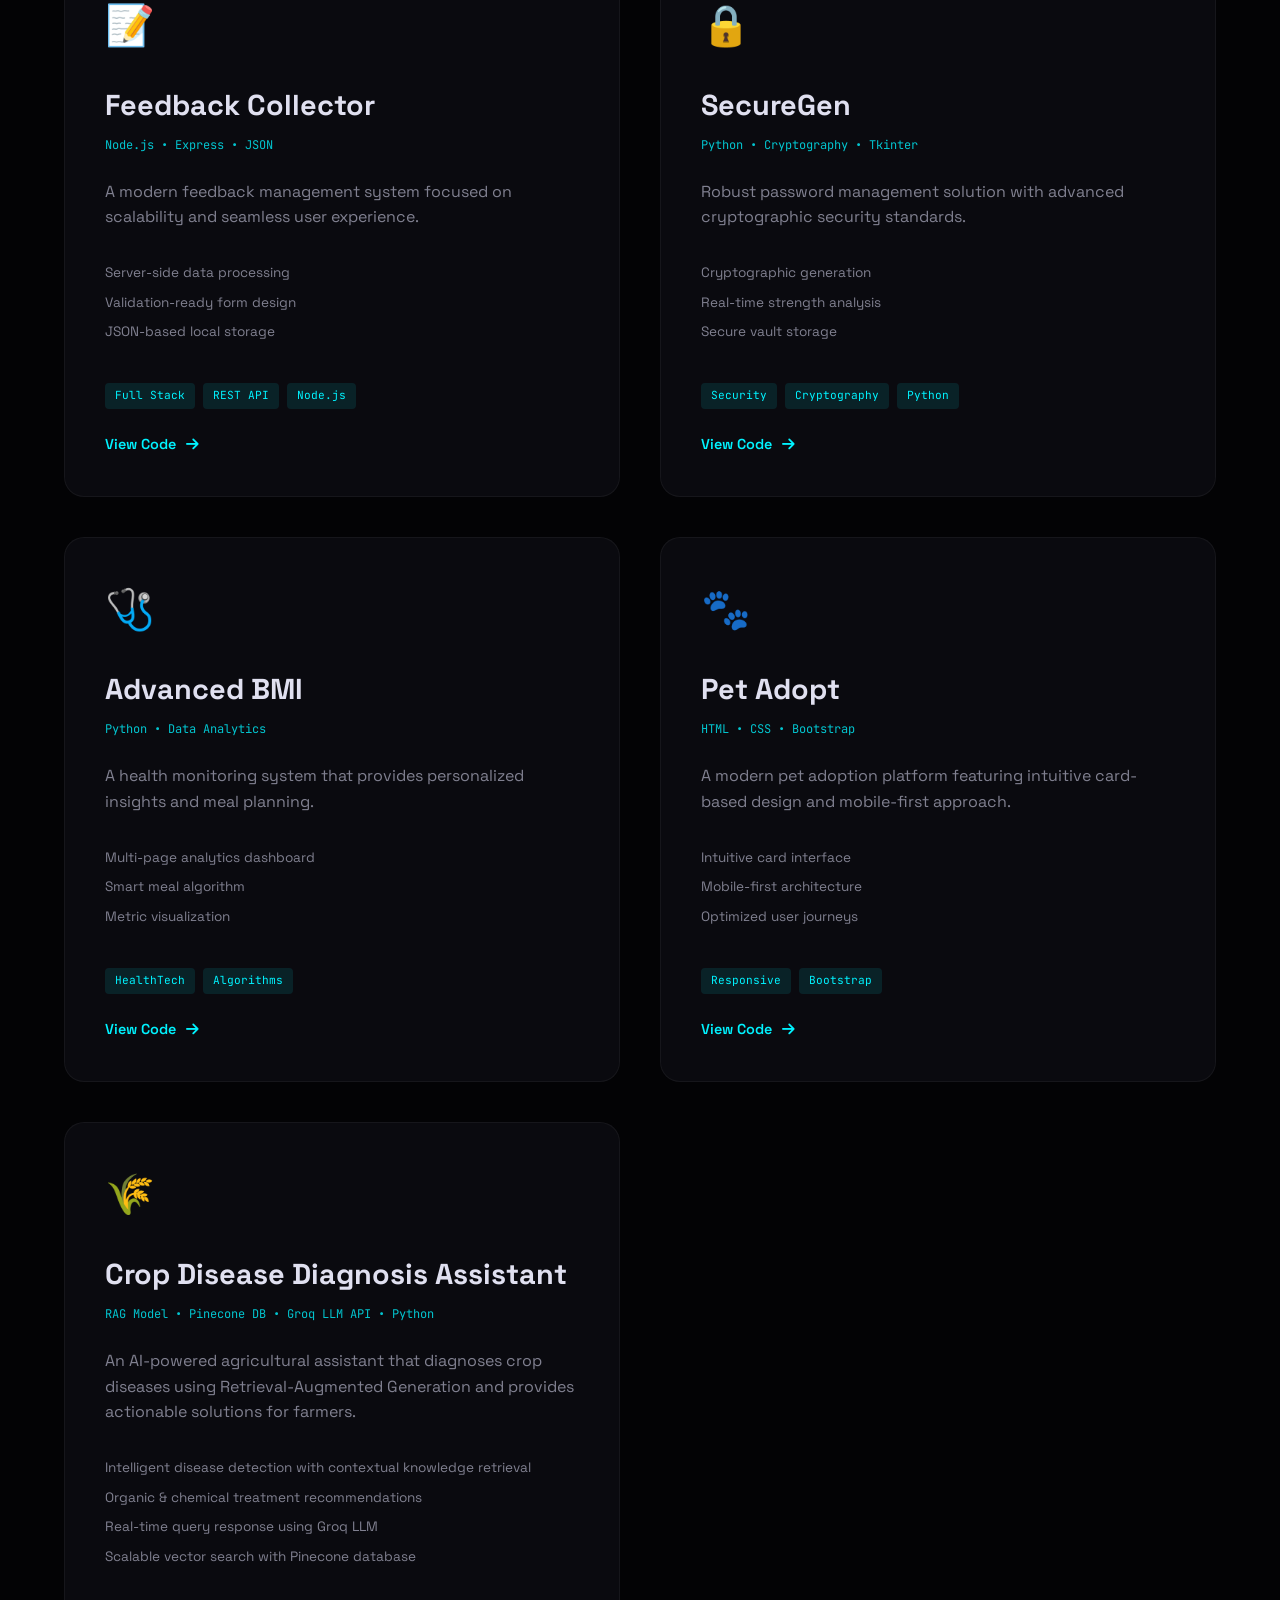
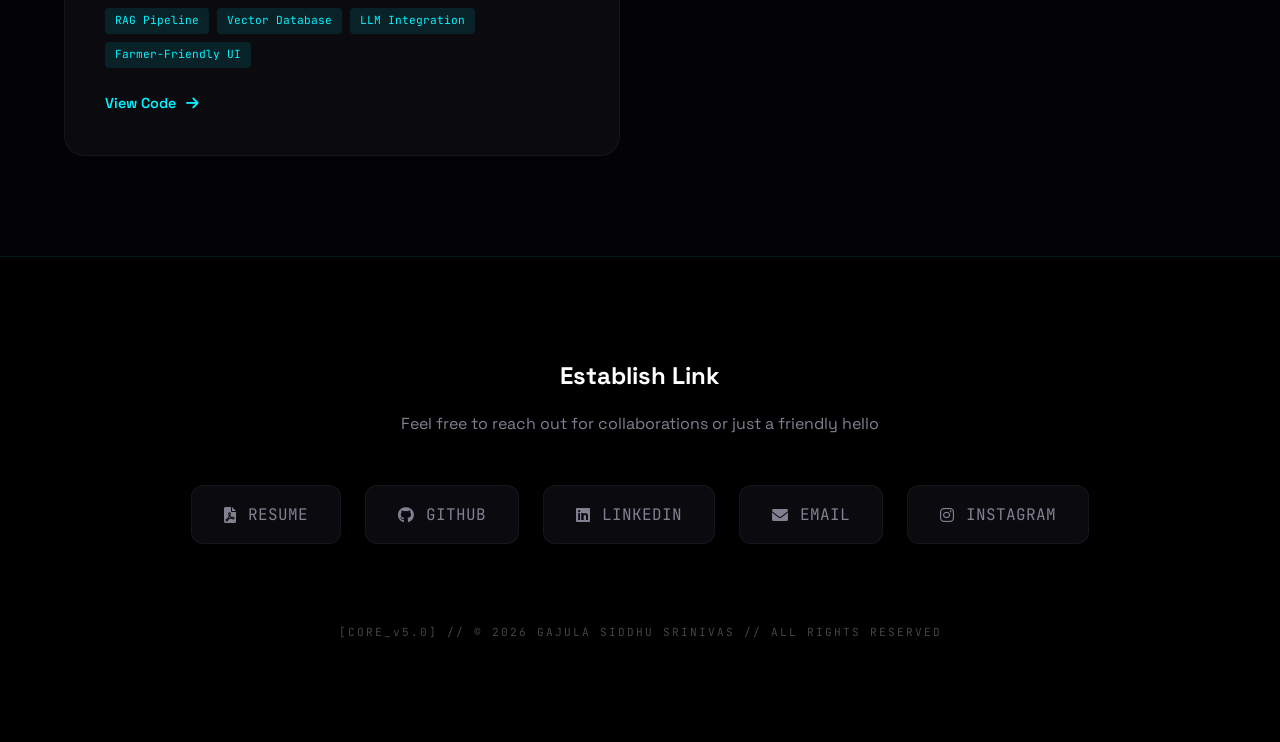
==== commit 102f055d: "I change a design when it light mode some elements is not visible so i fix it" ====
--- a/codex/index.html
+++ b/codex/index.html
@@ -127,7 +127,7 @@
             text-shadow: var(--neon-glow);
         }
 
-        
+
         .light-mode .nav-item {
             color: #d6d6e0;
         }
@@ -522,6 +522,14 @@
             background: #000;
             border-top: 1px solid rgba(0, 243, 255, 0.1);
             text-align: center;
+        }
+
+        .light-mode .nexus-footer p {
+            color: white !important;
+        }
+
+        .light-mode .nexus-footer p:last-child {
+            opacity: 0.5 !important;
         }
 
         .social-grid {
@@ -589,8 +597,6 @@
             <a href="#internship" class="nav-item">Internship</a>
             <a href="#achievements" class="nav-item">Achievements</a>
             <a href="#projects" class="nav-item">Projects</a>
-            <a href="Resume.html" class="nav-item" target="_blank">Resume</a>
-            <a href="#contact" class="nav-item">Connect</a>
             <button id="theme-toggle">MODE: DARK</button>
         </div>
     </nav>
@@ -640,7 +646,7 @@
                         - <strong>sid.current_gpa:</strong> 8.55 CGPA (Overall);<br>
                         - <strong>sid.status:</strong> "Learning_Always";
                     </div>
-                    <div style="color: var(--secondary); margin-top: 20px;">> _</div>
+                    <div style="color: var(--secondary); margin-top: 20px;"></div>
                 </div>
             </div>
         </div>
@@ -944,7 +950,7 @@
         </div>
         
         <p style="margin-top: 5rem; opacity: 0.3; font-family: 'JetBrains Mono', monospace; font-size: 0.7rem; letter-spacing: 2px;">
-            [CORE_v5.0] // © 2025 GAJULA SIDDHU SRINIVAS // ALL RIGHTS RESERVED
+            [CORE_v5.0] // © 2026 GAJULA SIDDHU SRINIVAS // ALL RIGHTS RESERVED
         </p>
     </footer>
 
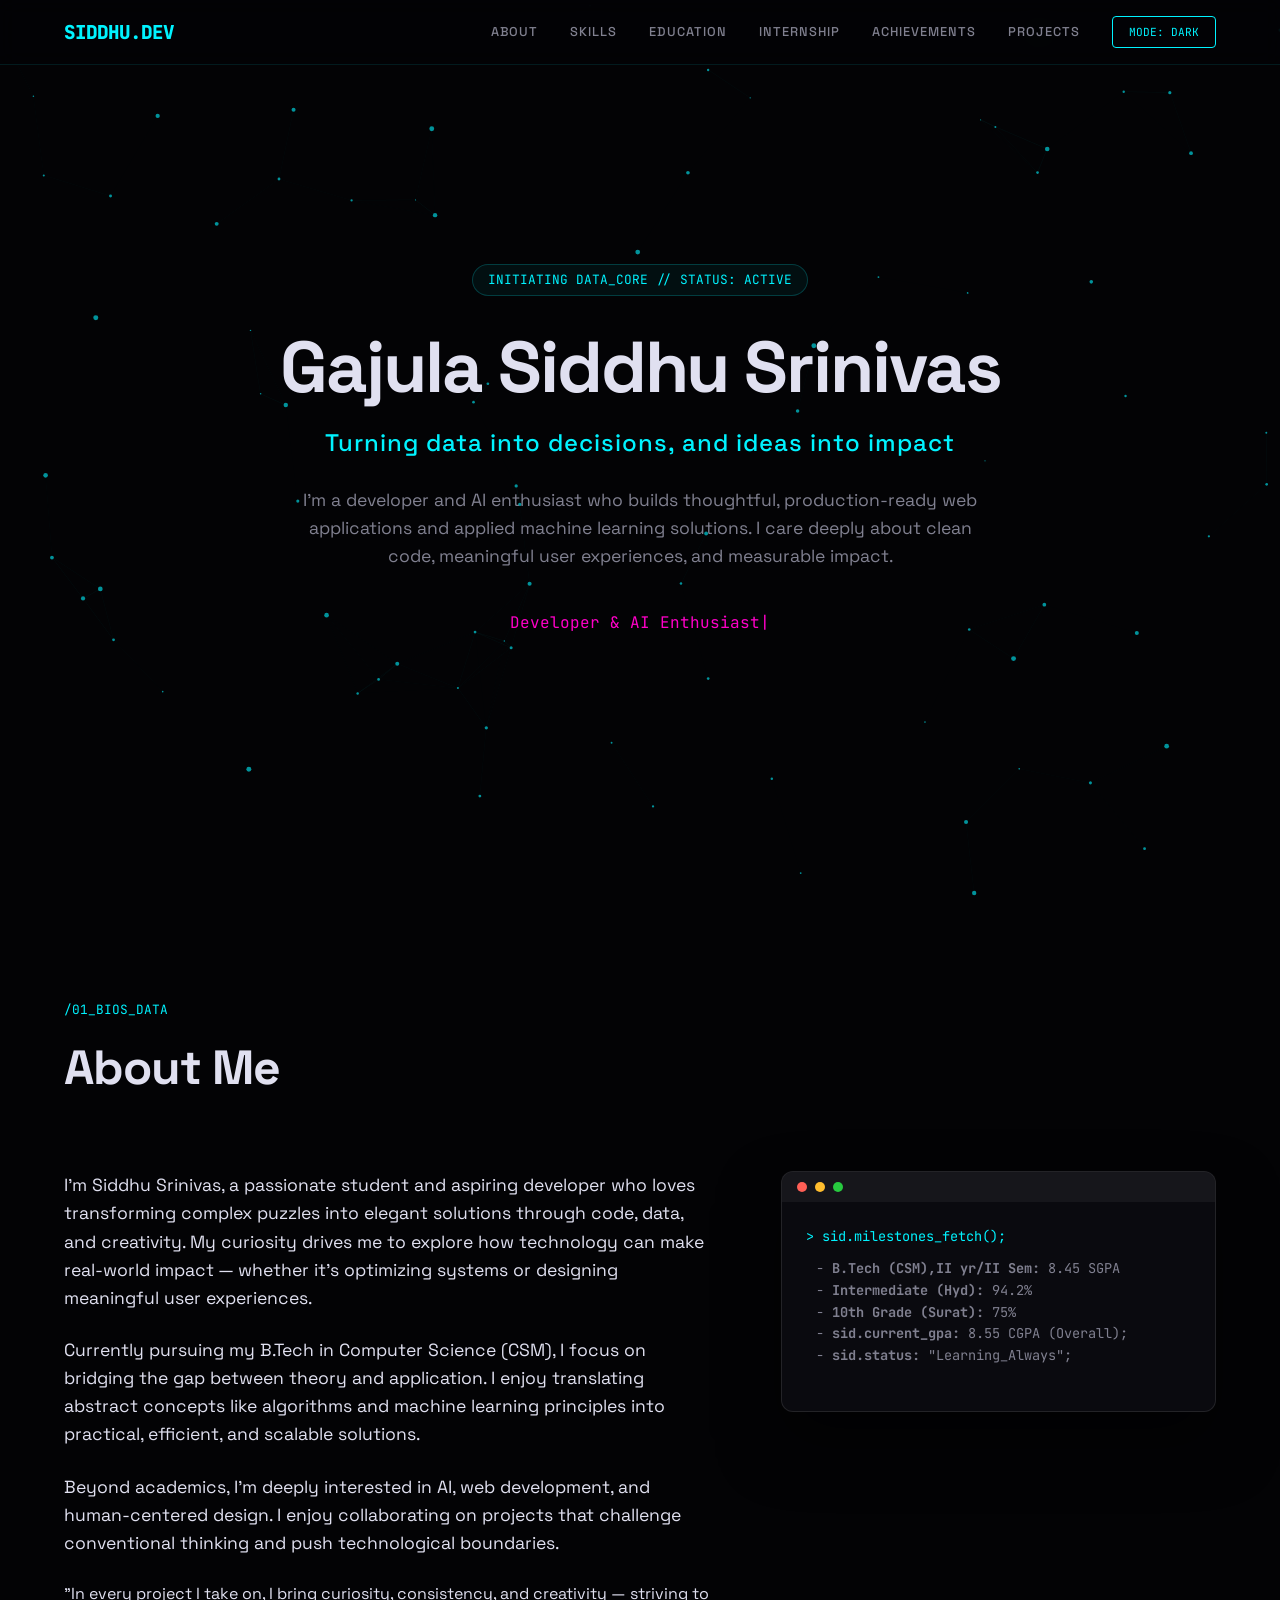
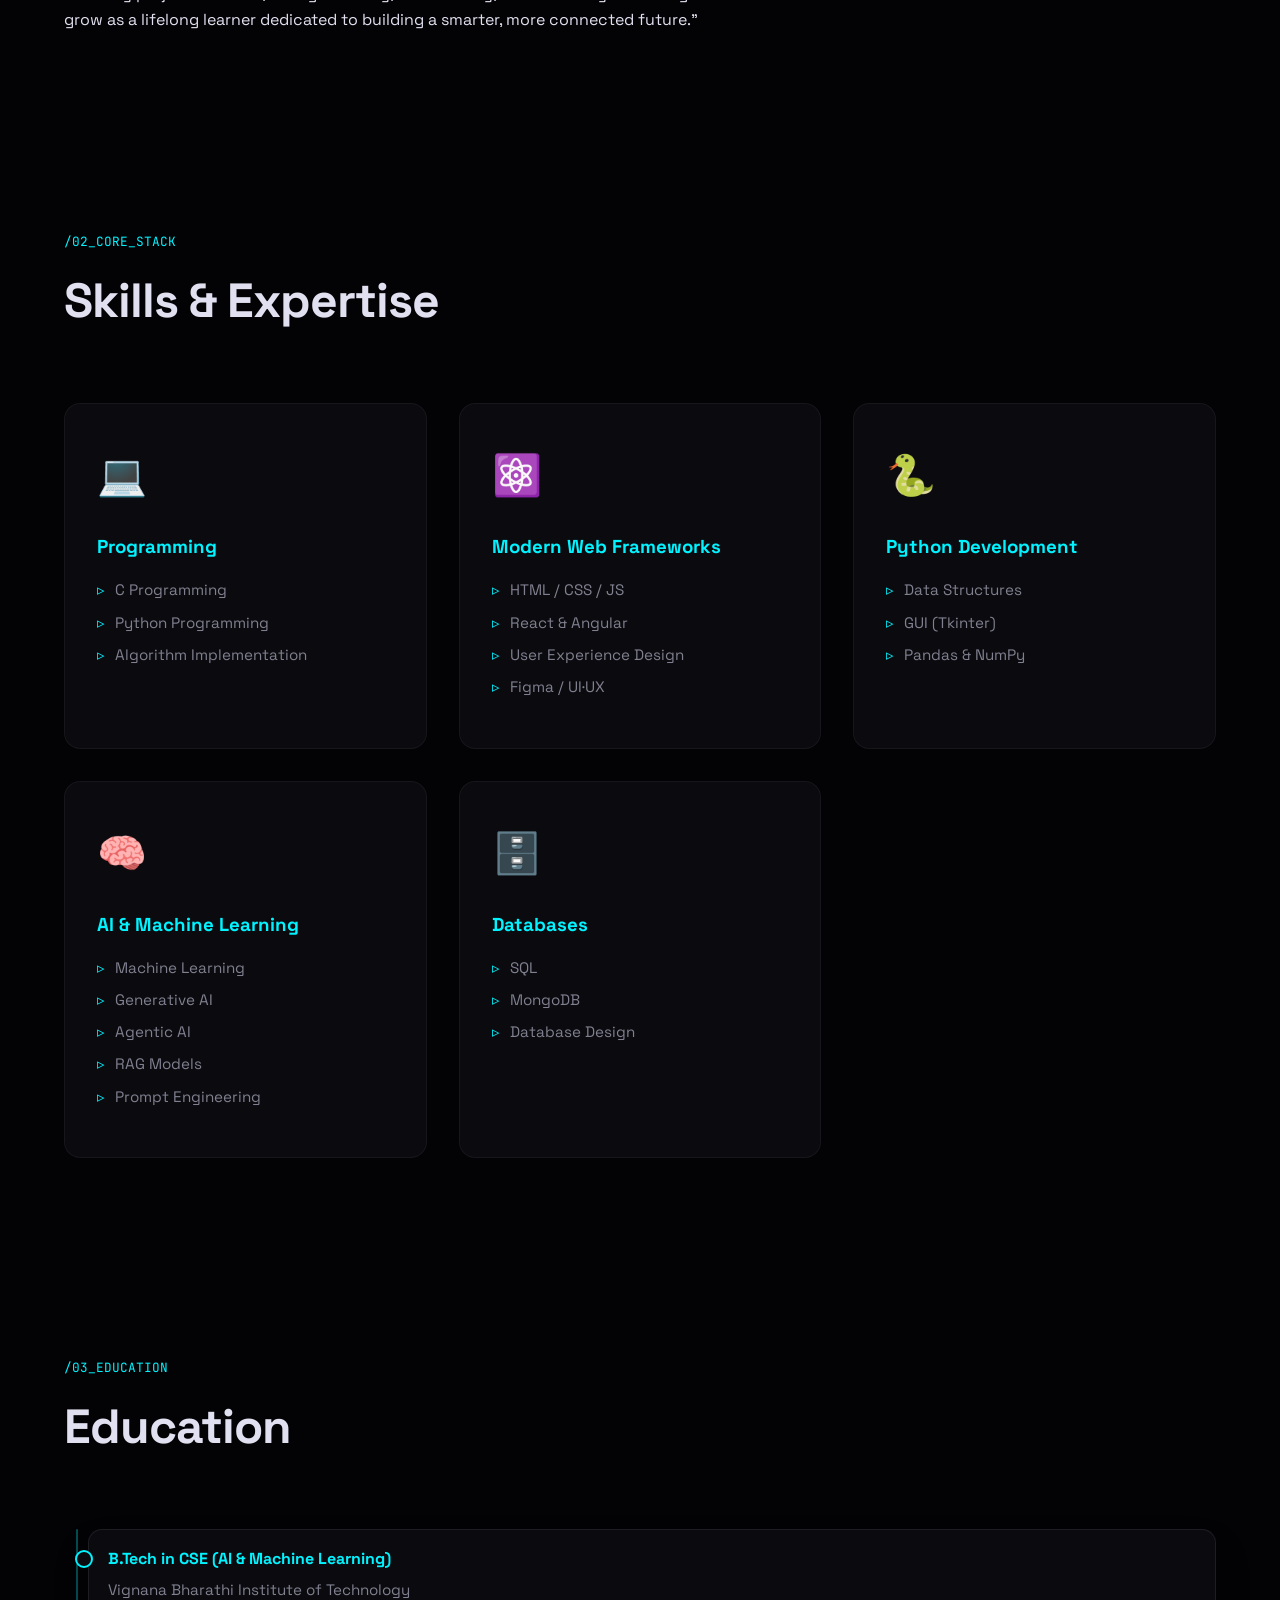
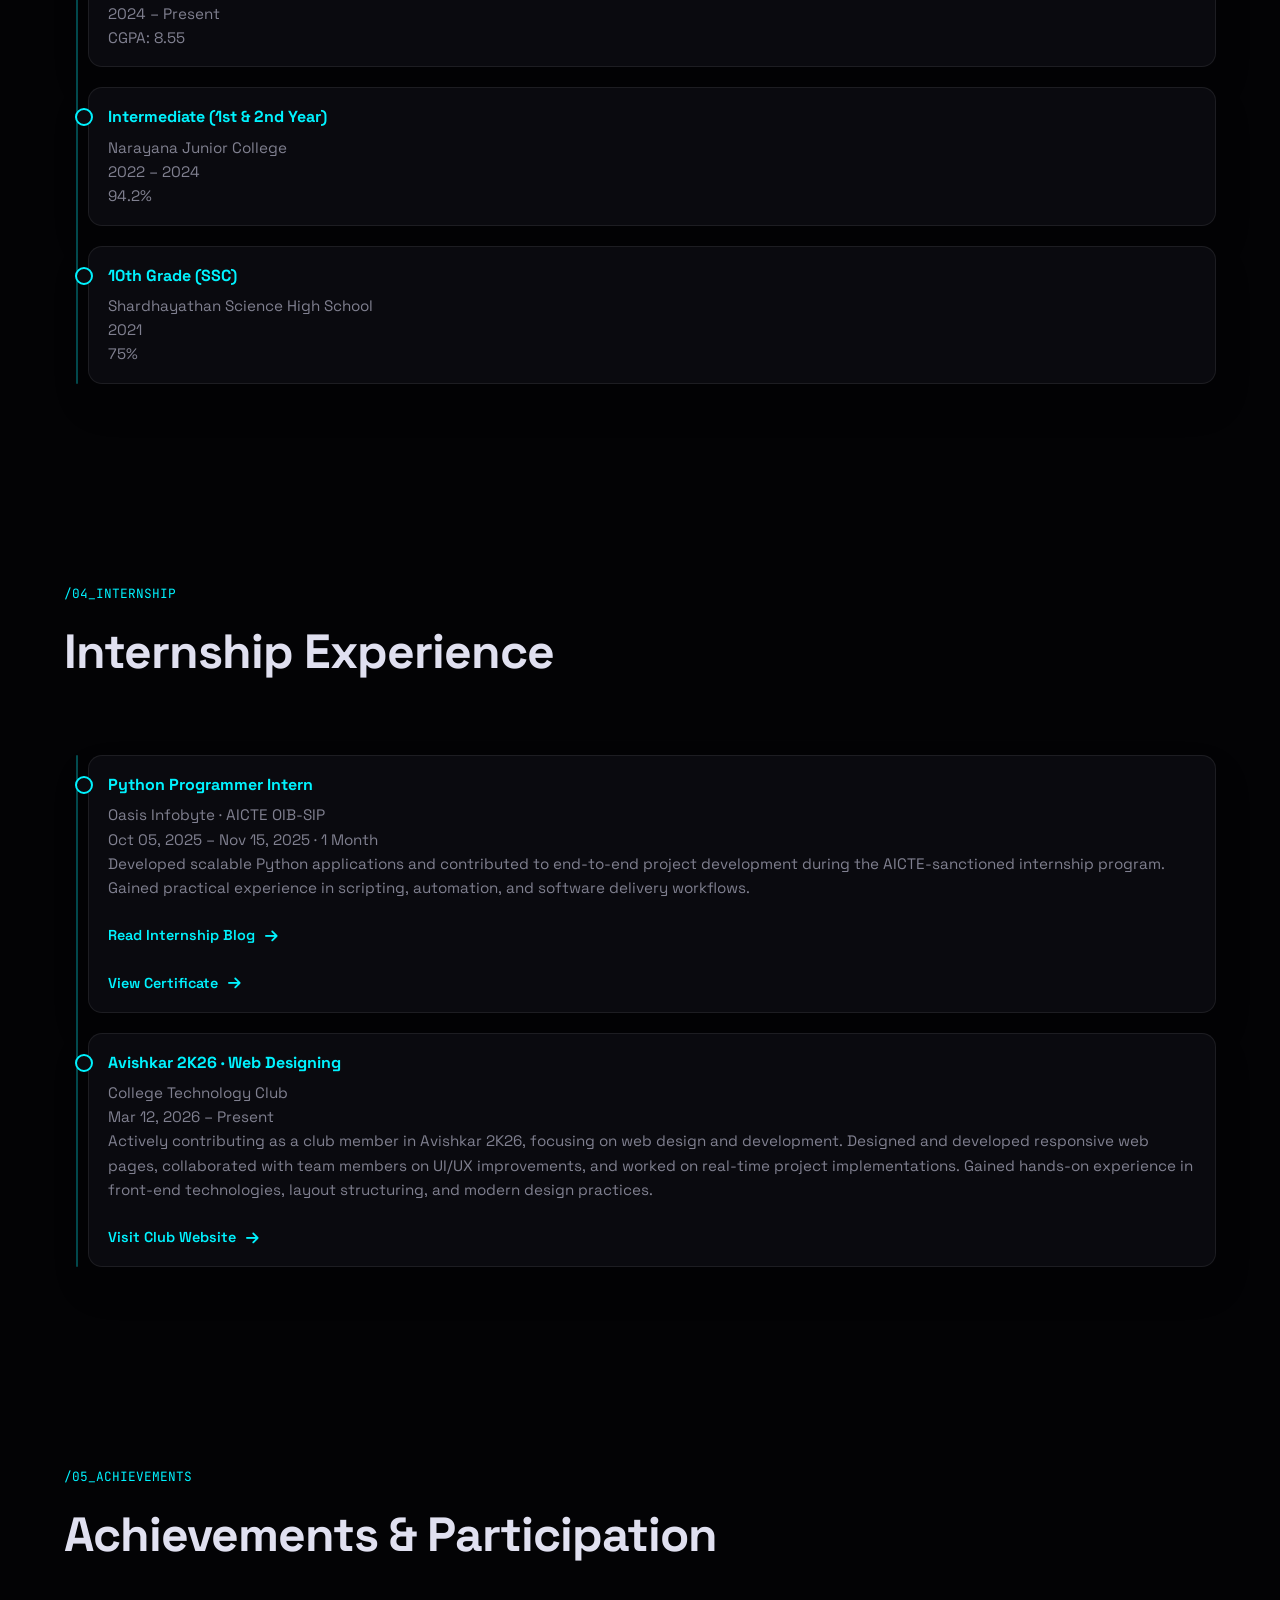
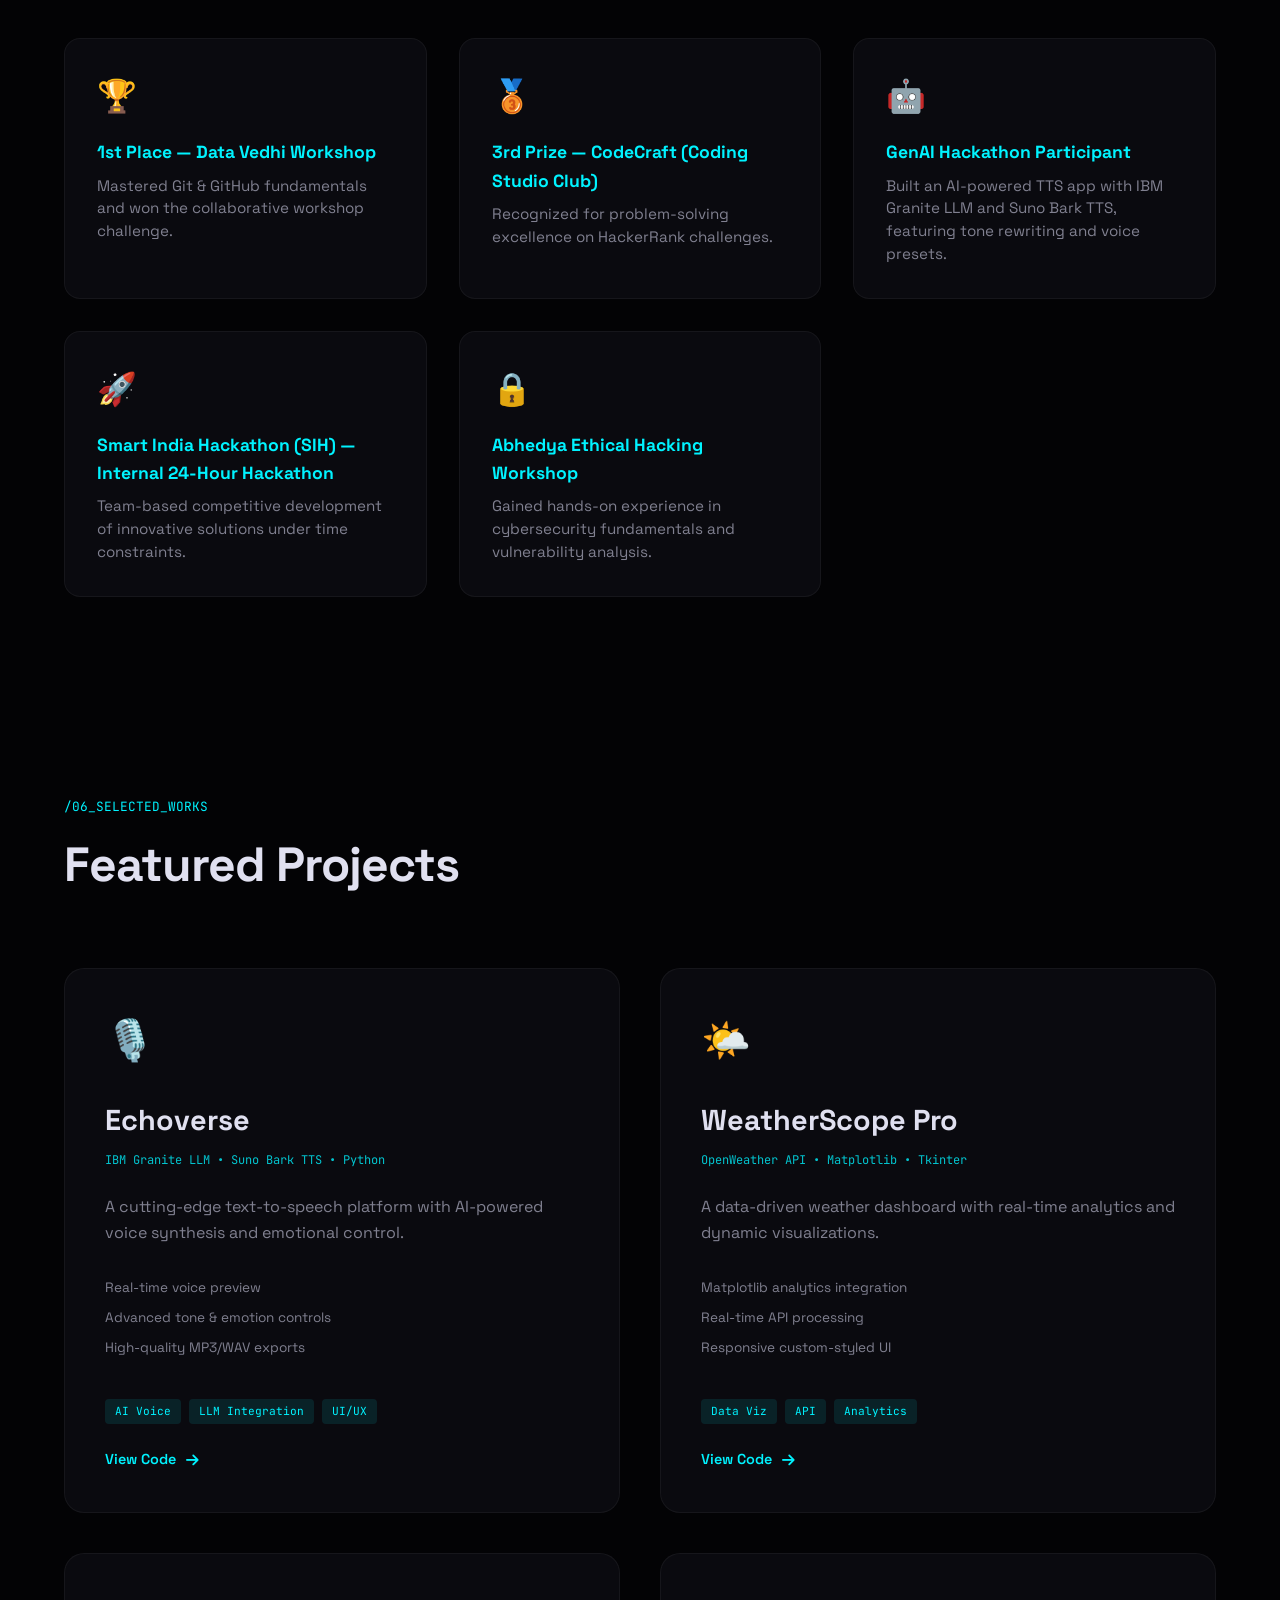
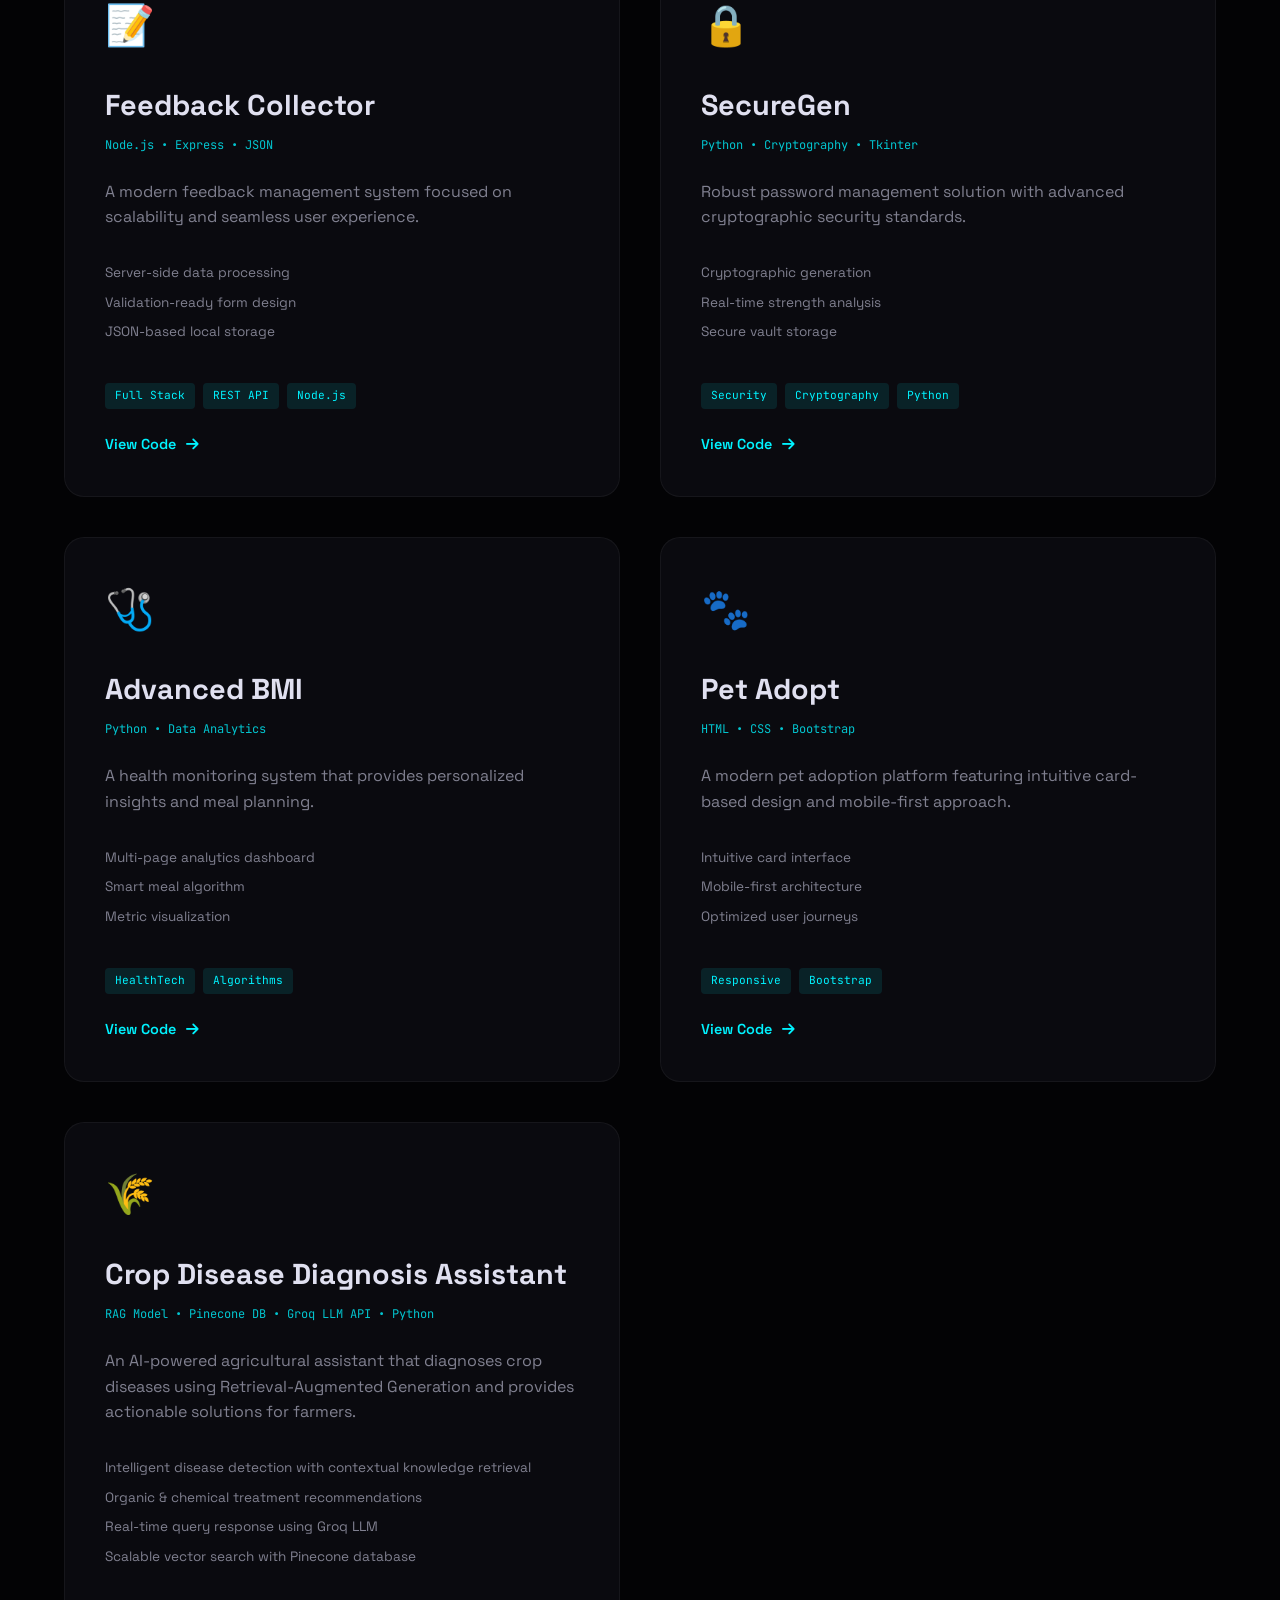
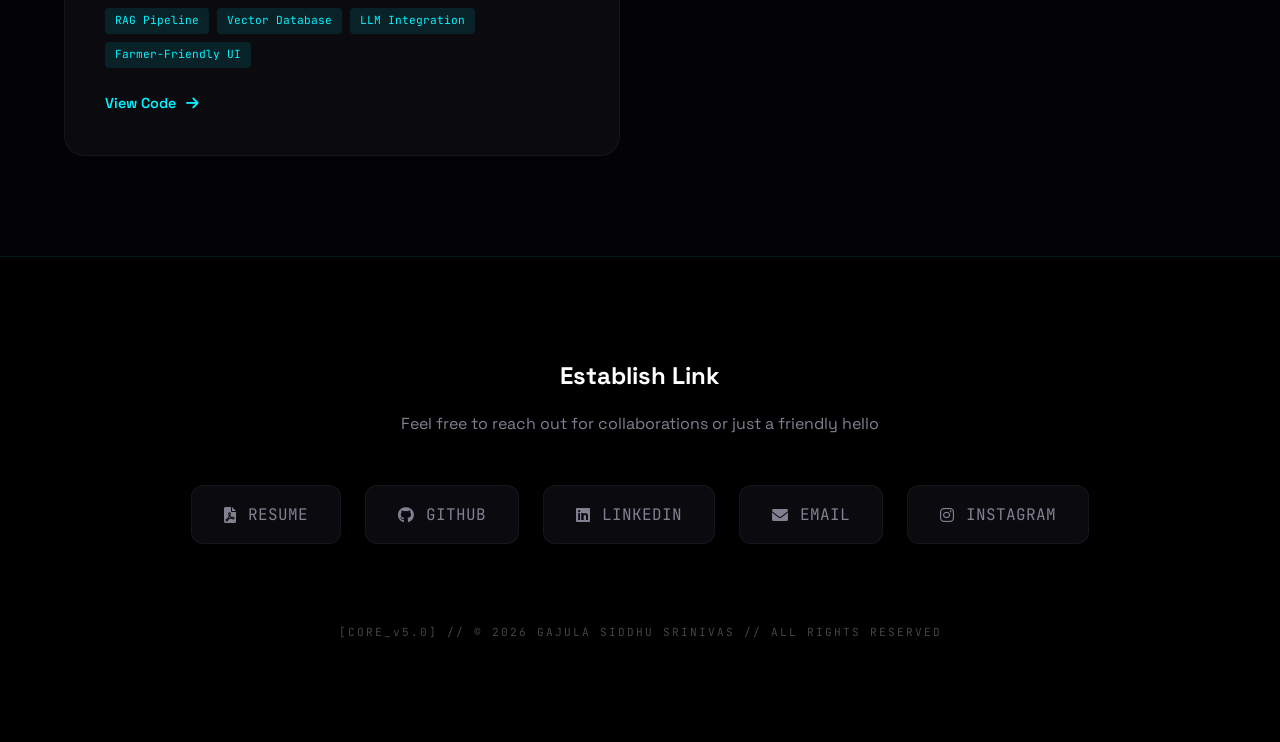
==== commit 48016ae5: "changes little bit" ====
--- a/codex/index.html
+++ b/codex/index.html
@@ -942,7 +942,7 @@
         <p class="reveal" style="color: var(--text-dim); margin-top: 1rem;">Feel free to reach out for collaborations or just a friendly hello</p>
         
         <div class="social-grid reveal">
-            <a href="Resume.html" class="social-node" target="_blank"><i class="fas fa-file-pdf"></i> RESUME</a>
+            <a href="Images/Resume.html" class="social-node" target="_blank"><i class="fas fa-file-pdf"></i> RESUME</a>
             <a href="https://github.com/Siddhu-Srinivas" class="social-node"><i class="fab fa-github"></i> GITHUB</a>
             <a href="https://www.linkedin.com/in/gajula-siddhu-srinivas-611439322/" class="social-node"><i class="fab fa-linkedin"></i> LINKEDIN</a>
             <a href="mailto:gajulasiddhusrinivas@gmail.com" class="social-node"><i class="fas fa-envelope"></i> EMAIL</a>
